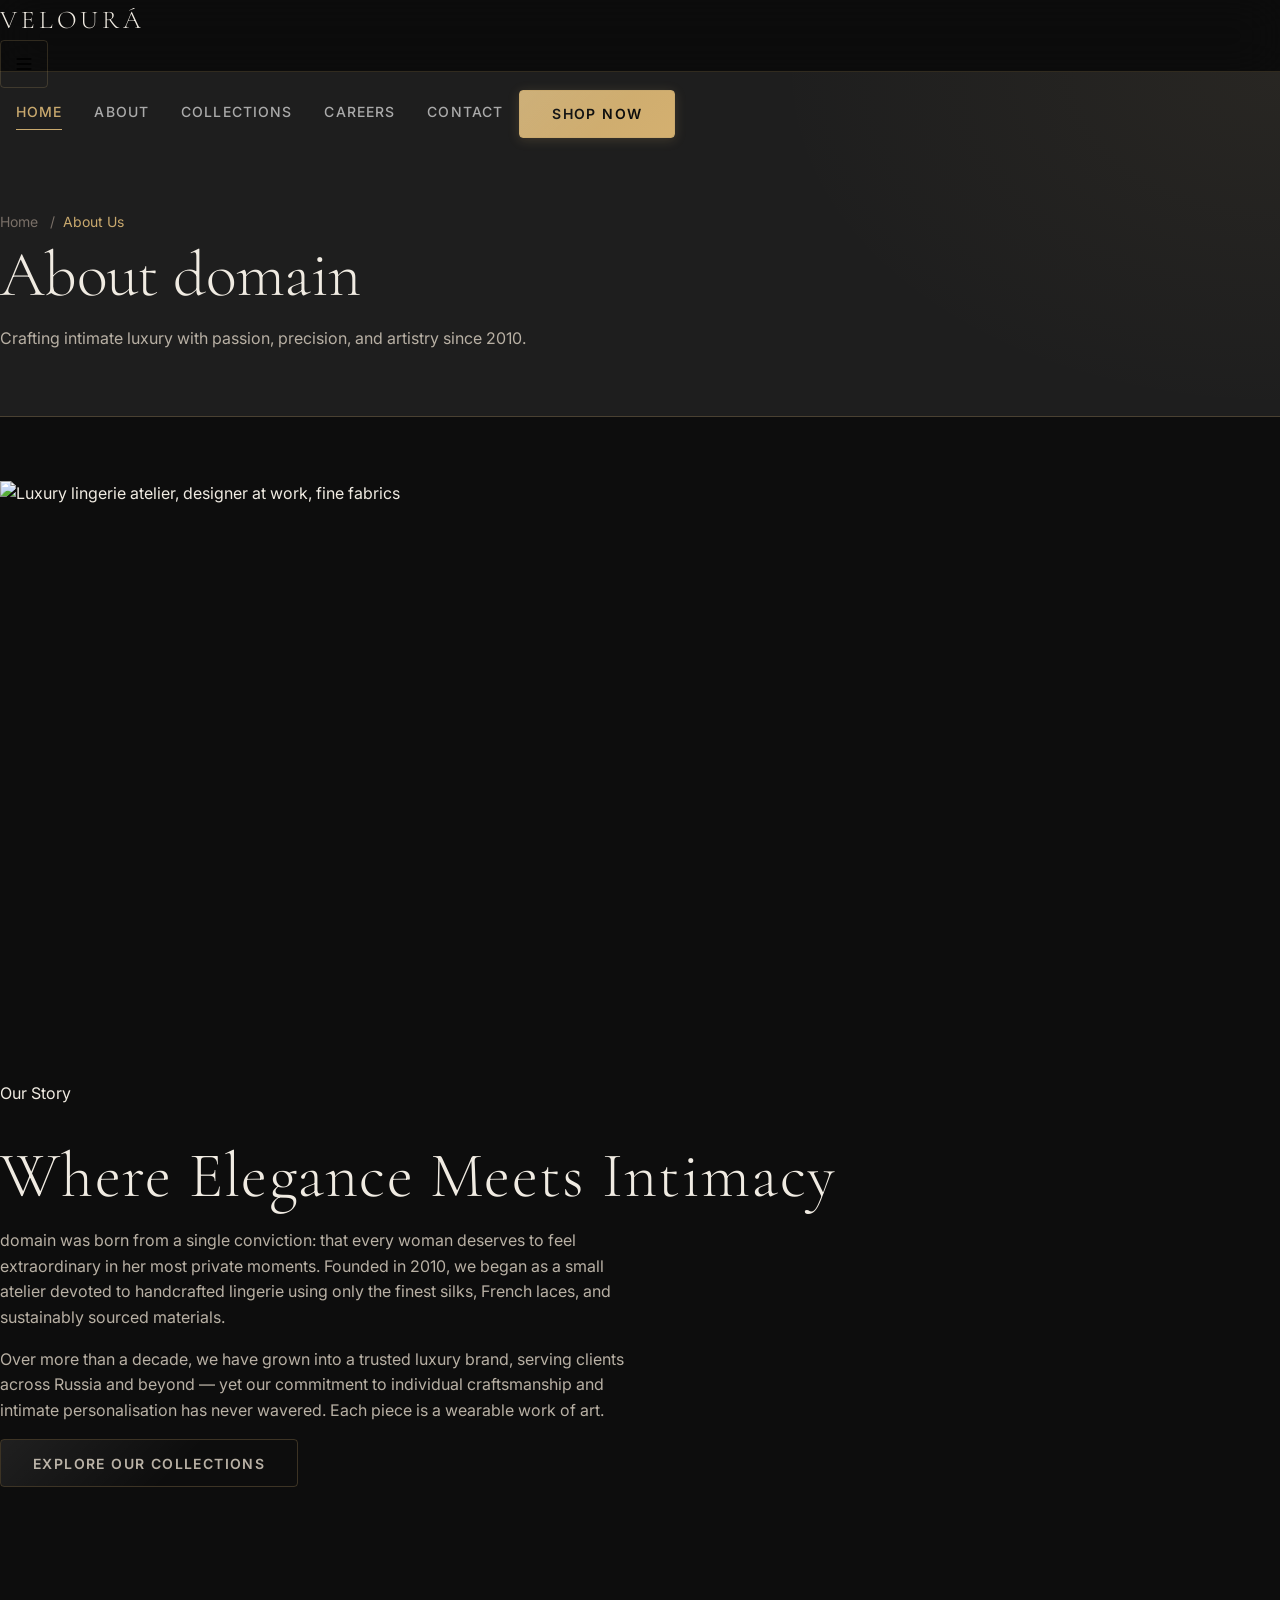
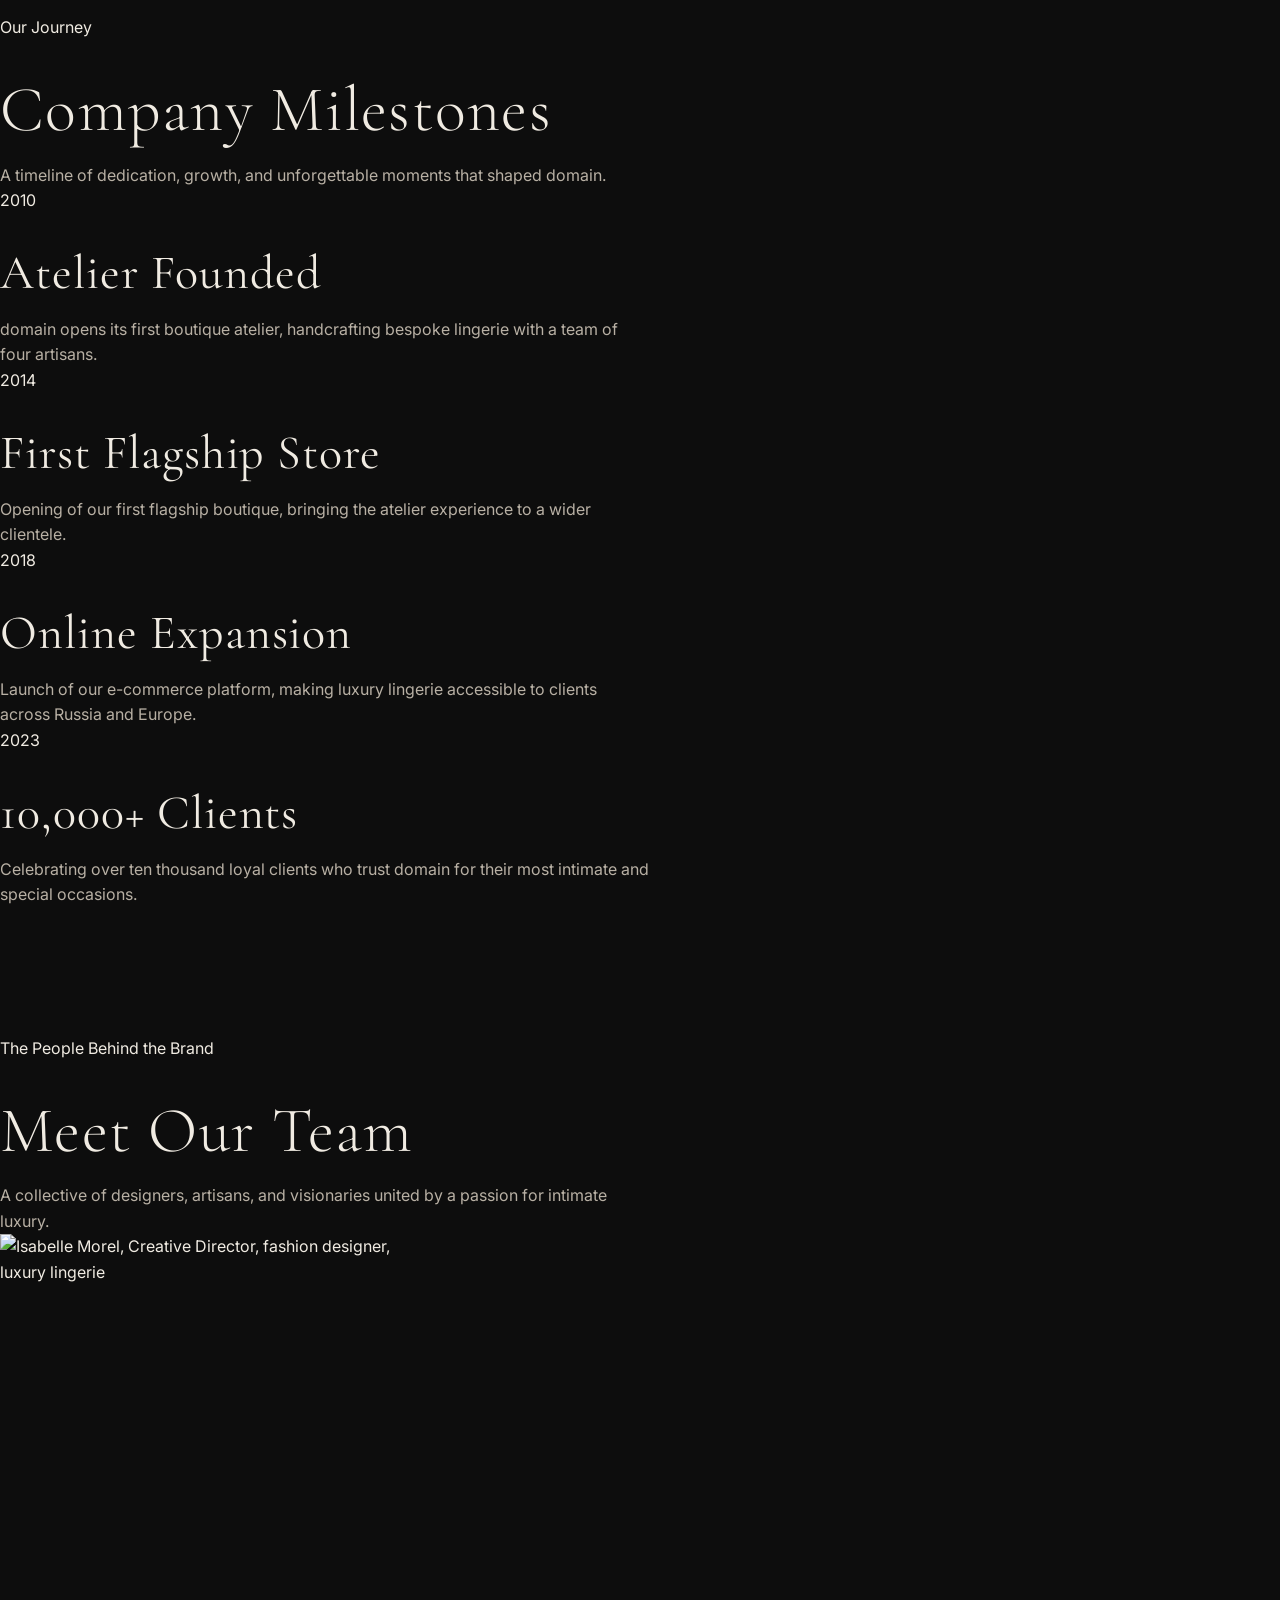
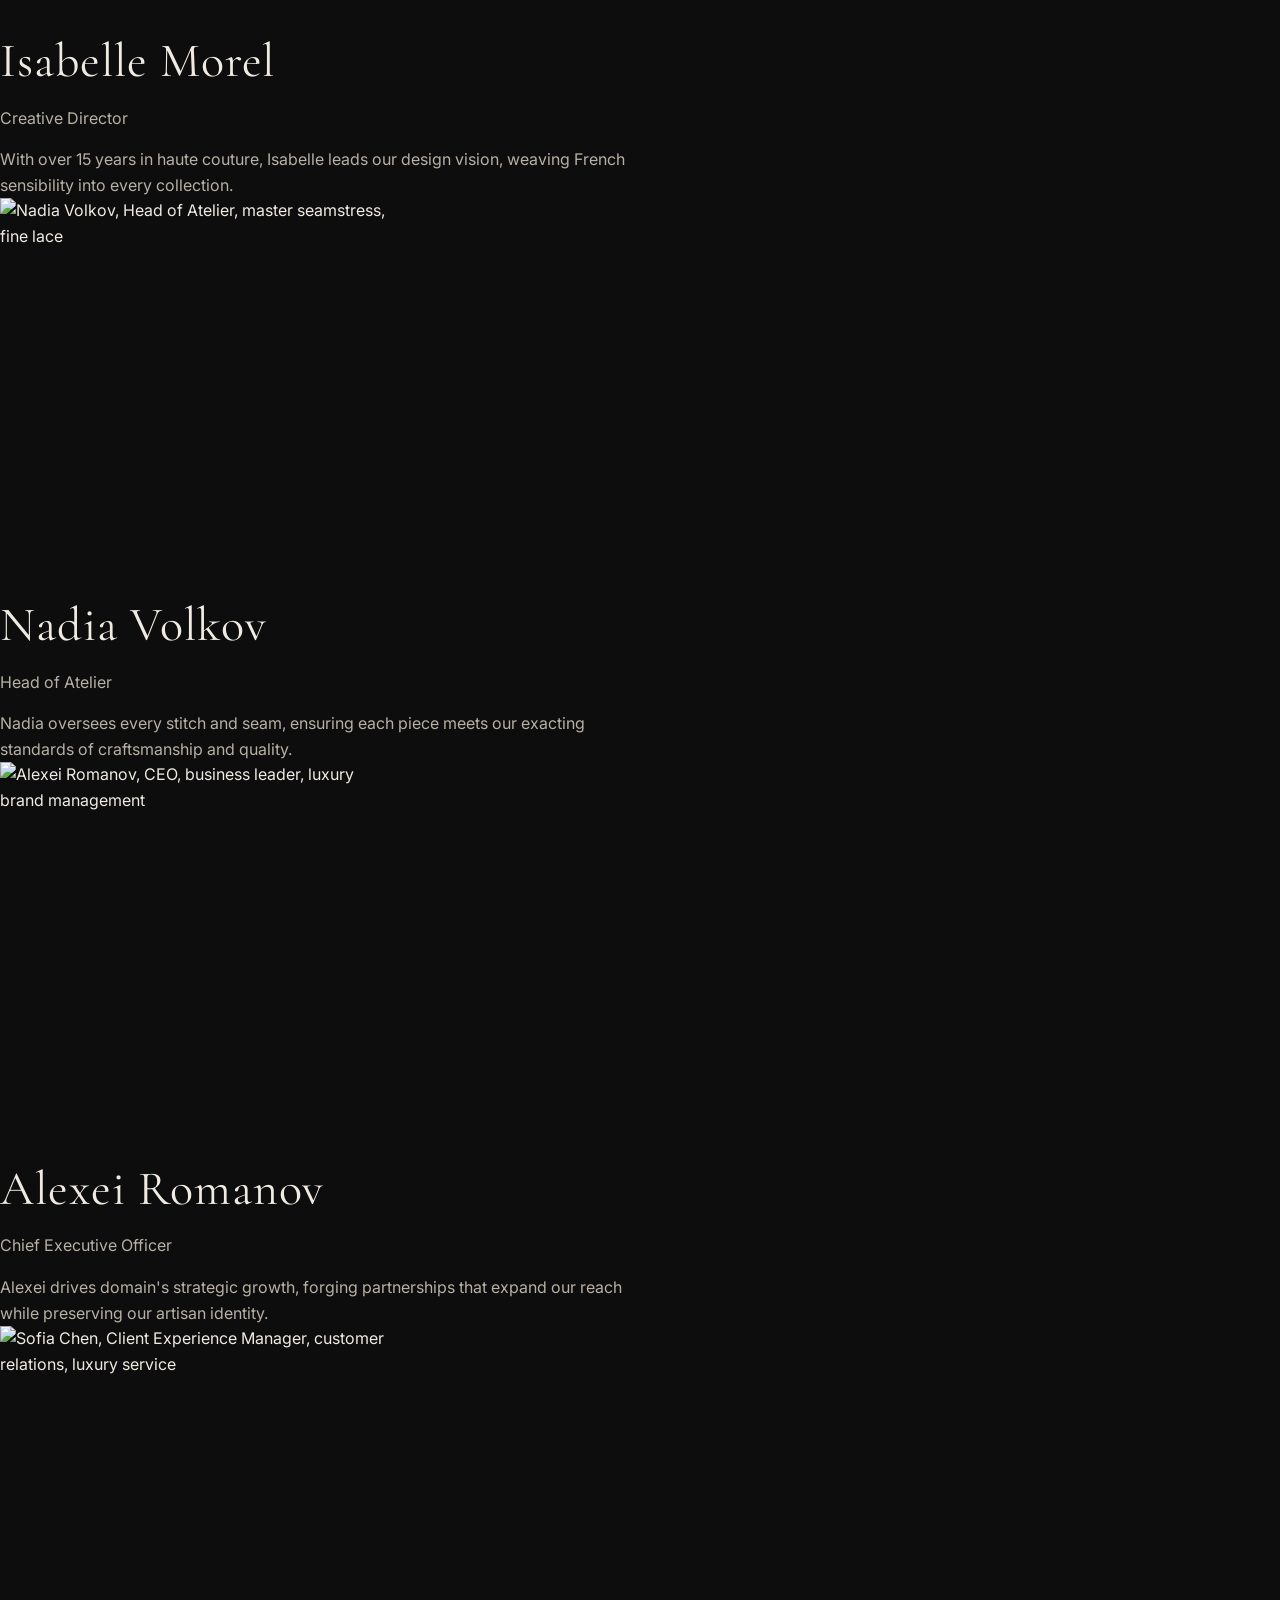
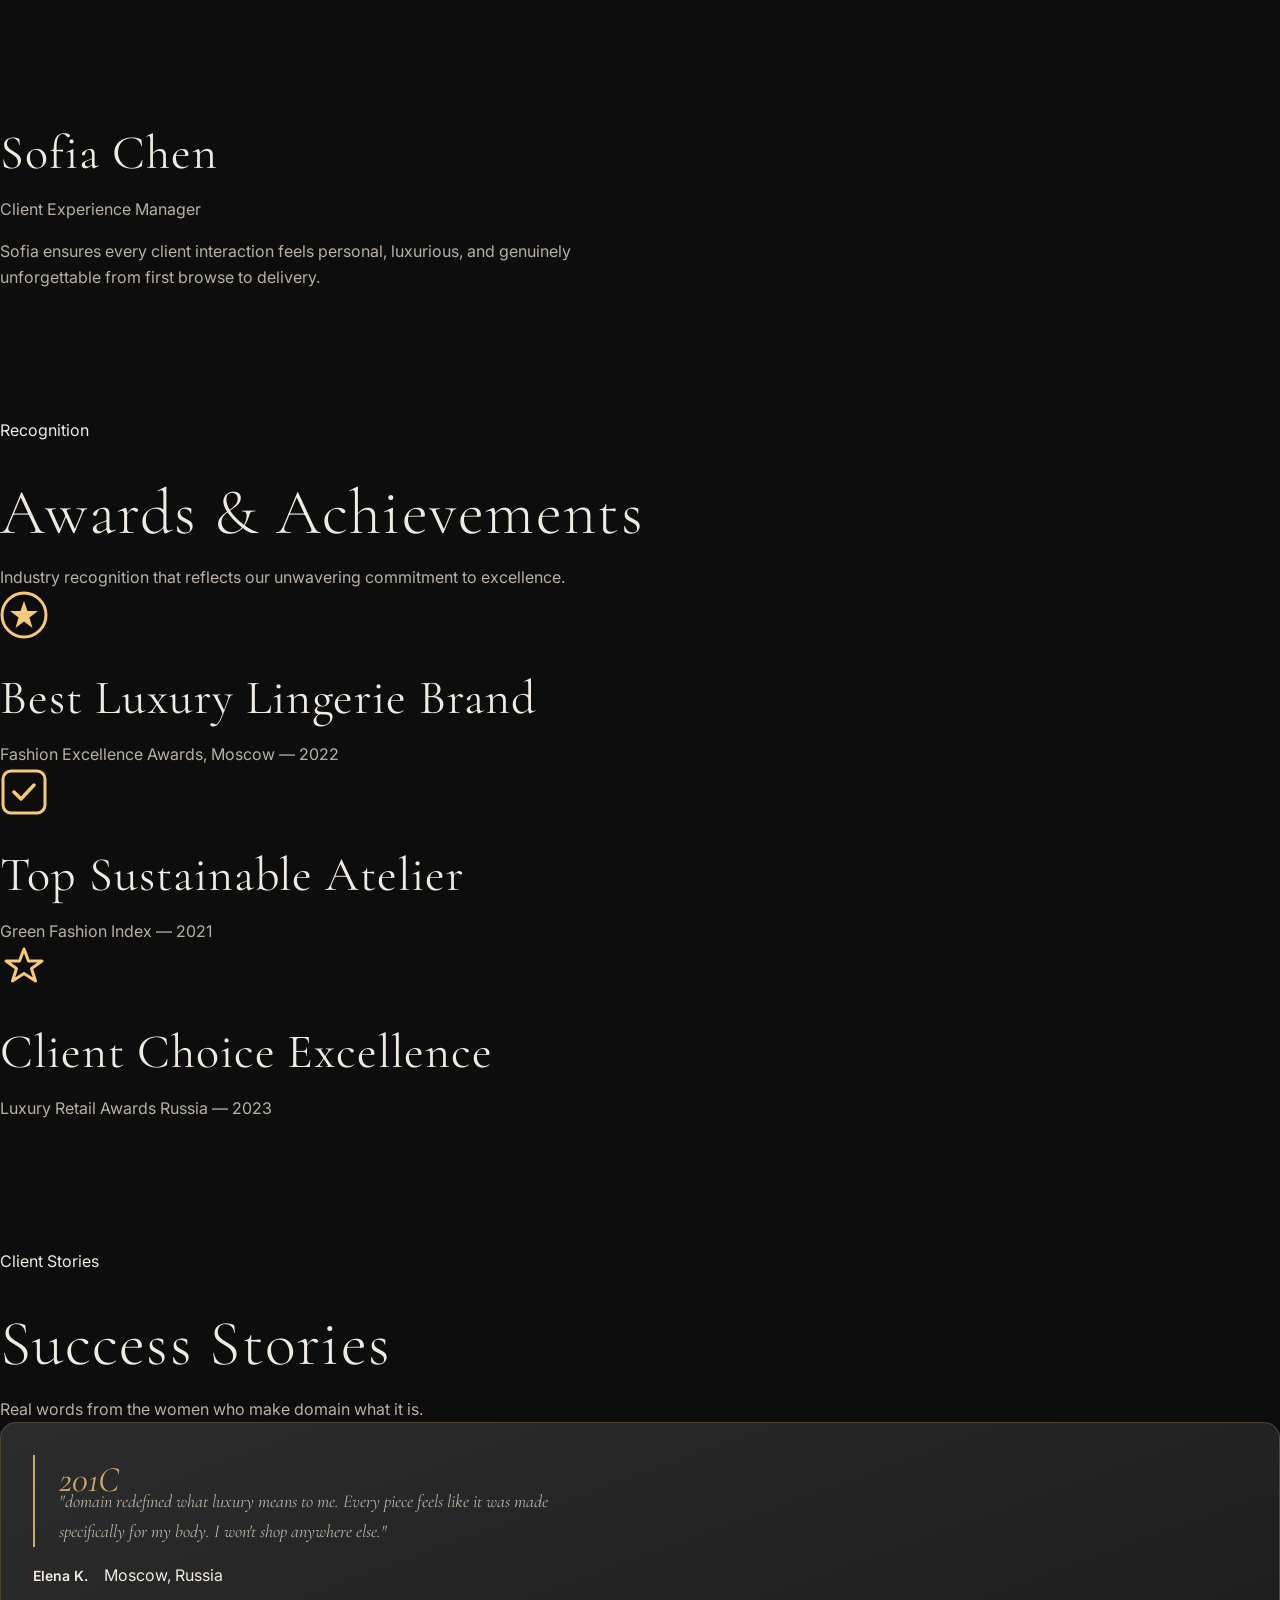
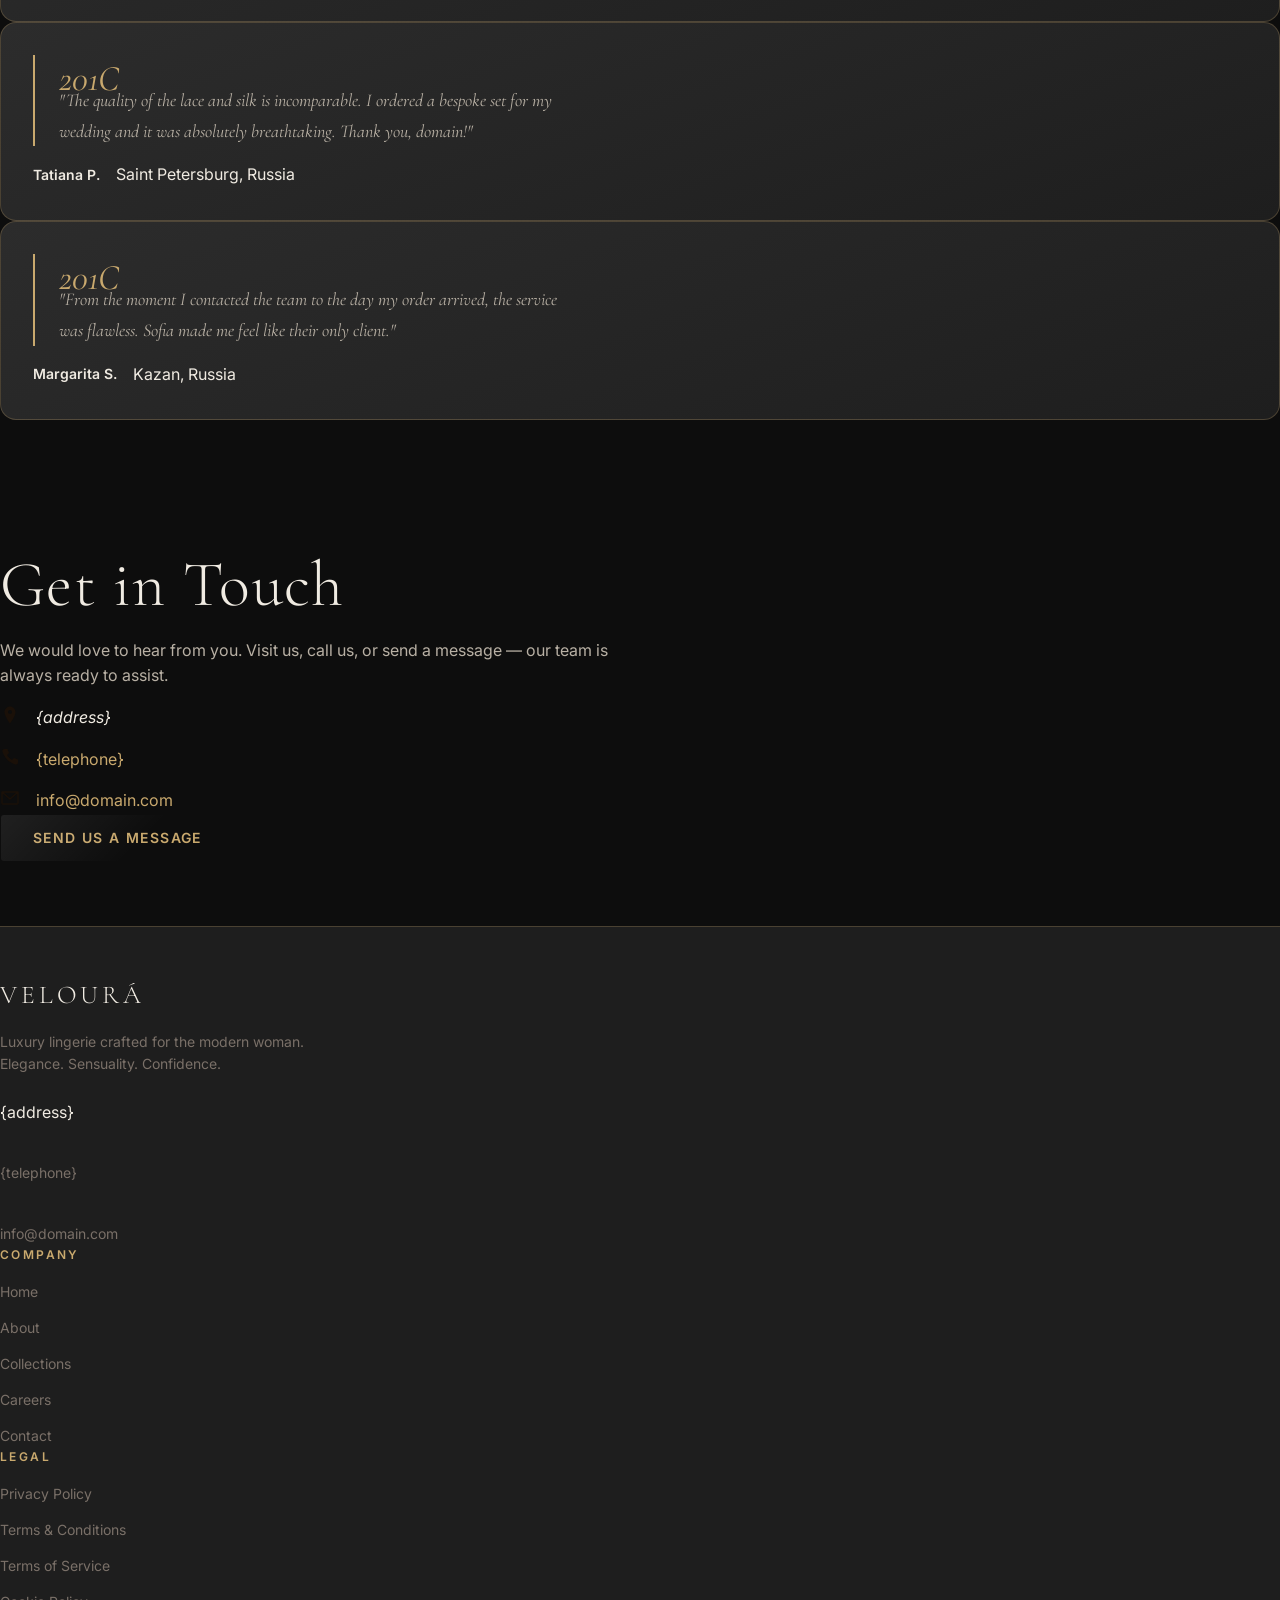
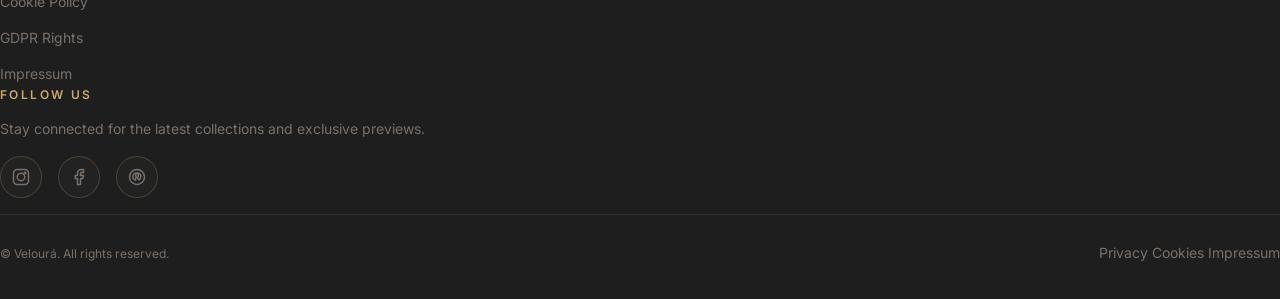
==== about.html @ 486b0f8d "Initial commit: Batch msgbatch_01GGLKEgUrs7JNoFE5QfkmEN results" ====
<!doctype html>
<html lang="en">
 <head>
  <meta charset="UTF-8">
  <meta name="viewport" content="width=device-width, initial-scale=1.0">
  <title>About Us — domain | Luxury Lingerie</title>
  <meta name="description" content="Learn about domain, our story, values, and the passionate team behind our luxury lingerie collections. Discover our milestones, awards, and client success stories.">
  <meta property="og:type" content="website">
  <meta property="og:title" content="About Us — domain | Luxury Lingerie">
  <meta property="og:description" content="Learn about domain, our story, values, and the passionate team behind our luxury lingerie collections.">
  <meta property="og:url" content="https://domain.com/about.html">
  <meta property="og:site_name" content="domain">
  <link rel="canonical" href="https://domain.com/about.html">
  <link rel="stylesheet" href="style.css">
  <link rel="icon" type="image/png" href="/favicon.png">
  <link rel="apple-touch-icon" href="/apple-touch-icon.png">
 </head>
 <body>
  <header class="l-header c-header navbar navbar-expand-md sticky-top" role="banner">
   <div class="container">
    <a class="navbar-brand c-logo" href="/" aria-label="Velourá — Home"> <span class="c-logo__wordmark">Velourá</span> </a>
    <button class="navbar-toggler c-nav__toggle" type="button" aria-controls="primaryNav" aria-expanded="false" aria-label="Toggle navigation"><span class="c-nav__toggle-icon"> 
      <svg width="24" height="24" viewBox="0 0 24 24" fill="none" aria-hidden="true" focusable="false">
       <rect x="3" y="5" width="18" height="2" rx="1" fill="currentColor" /> <rect x="3" y="11" width="18" height="2" rx="1" fill="currentColor" /> <rect x="3" y="17" width="18" height="2" rx="1" fill="currentColor" />
      </svg> 
     </span></button>
    <div class="collapse navbar-collapse c-nav" id="primaryNav">
     <ul class="navbar-nav ms-auto mb-2 mb-md-0 c-nav__list" role="list">
      <li class="nav-item" role="listitem"><a class="nav-link c-nav__link is-active" href="/" aria-current="page">Home</a></li>
      <li class="nav-item" role="listitem"><a class="nav-link c-nav__link" href="about.html">About</a></li>
      <li class="nav-item" role="listitem"><a class="nav-link c-nav__link" href="services.html">Collections</a></li>
      <li class="nav-item" role="listitem"><a class="nav-link c-nav__link" href="careers.html">Careers</a></li>
      <li class="nav-item" role="listitem"><a class="nav-link c-nav__link" href="contact.html">Contact</a></li>
     </ul>
     <a href="contact.html" class="c-button c-button--primary ms-md-3">Shop Now</a>
    </div>
   </div>
  </header>
  <main id="main-content" role="main">
   <section class="c-page-hero l-section" aria-label="About page hero">
    <div class="c-page-hero__overlay" aria-hidden="true"></div>
    <div class="container c-page-hero__content" data-aos="fade-up">
     <nav aria-label="breadcrumb">
      <ol class="breadcrumb c-breadcrumb">
       <li class="breadcrumb-item"><a href="index.html">Home</a></li>
       <li class="breadcrumb-item active" aria-current="page">About Us</li>
      </ol>
     </nav>
     <h1 class="c-page-hero__title">About domain</h1>
     <p class="c-page-hero__subtitle">Crafting intimate luxury with passion, precision, and artistry since 2010.</p>
    </div>
   </section>
   <section class="l-section py-4 py-md-5" id="our-story" aria-labelledby="story-heading">
    <div class="container">
     <div class="row align-items-center g-4 g-lg-5">
      <div class="col-12 col-md-6" data-aos="fade-right">
       <div class="ratio ratio-4x3 c-story-image">
        <img src="https://images.unsplash.com/photo-1558769132-cb1aea458c5e?w=800&amp;q=80" alt="Luxury lingerie atelier, designer at work, fine fabrics" class="img-fluid" width="800" height="600" loading="lazy">
       </div>
      </div>
      <div class="col-12 col-md-6" data-aos="fade-left">
       <span class="c-label">Our Story</span>
       <h2 id="story-heading" class="c-section-title">Where Elegance Meets Intimacy</h2>
       <p class="c-body-text">domain was born from a single conviction: that every woman deserves to feel extraordinary in her most private moments. Founded in 2010, we began as a small atelier devoted to handcrafted lingerie using only the finest silks, French laces, and sustainably sourced materials.</p>
       <p class="c-body-text">Over more than a decade, we have grown into a trusted luxury brand, serving clients across Russia and beyond — yet our commitment to individual craftsmanship and intimate personalisation has never wavered. Each piece is a wearable work of art.</p>
       <a href="services.html" class="c-button c-button--secondary mt-3">Explore Our Collections</a>
      </div>
     </div>
    </div>
   </section>
   <section class="l-section l-section--dark py-4 py-md-5" id="milestones" aria-labelledby="milestones-heading">
    <div class="container">
     <div class="row justify-content-center mb-4 mb-md-5">
      <div class="col-12 col-lg-7 text-center" data-aos="fade-up">
       <span class="c-label c-label--light">Our Journey</span>
       <h2 id="milestones-heading" class="c-section-title c-section-title--light">Company Milestones</h2>
       <p class="c-body-text c-body-text--muted">A timeline of dedication, growth, and unforgettable moments that shaped domain.</p>
      </div>
     </div>
     <div class="row g-4">
      <div class="col-12 col-sm-6 col-lg-3" data-aos="fade-up" data-aos-delay="0">
       <div class="c-milestone-card">
        <div class="c-milestone-card__year">2010</div>
        <h3 class="c-milestone-card__title">Atelier Founded</h3>
        <p class="c-milestone-card__text">domain opens its first boutique atelier, handcrafting bespoke lingerie with a team of four artisans.</p>
       </div>
      </div>
      <div class="col-12 col-sm-6 col-lg-3" data-aos="fade-up" data-aos-delay="100">
       <div class="c-milestone-card">
        <div class="c-milestone-card__year">2014</div>
        <h3 class="c-milestone-card__title">First Flagship Store</h3>
        <p class="c-milestone-card__text">Opening of our first flagship boutique, bringing the atelier experience to a wider clientele.</p>
       </div>
      </div>
      <div class="col-12 col-sm-6 col-lg-3" data-aos="fade-up" data-aos-delay="200">
       <div class="c-milestone-card">
        <div class="c-milestone-card__year">2018</div>
        <h3 class="c-milestone-card__title">Online Expansion</h3>
        <p class="c-milestone-card__text">Launch of our e-commerce platform, making luxury lingerie accessible to clients across Russia and Europe.</p>
       </div>
      </div>
      <div class="col-12 col-sm-6 col-lg-3" data-aos="fade-up" data-aos-delay="300">
       <div class="c-milestone-card">
        <div class="c-milestone-card__year">2023</div>
        <h3 class="c-milestone-card__title">10,000+ Clients</h3>
        <p class="c-milestone-card__text">Celebrating over ten thousand loyal clients who trust domain for their most intimate and special occasions.</p>
       </div>
      </div>
     </div>
    </div>
   </section>
   <section class="l-section py-4 py-md-5" id="team" aria-labelledby="team-heading">
    <div class="container">
     <div class="row justify-content-center mb-4 mb-md-5">
      <div class="col-12 col-lg-7 text-center" data-aos="fade-up">
       <span class="c-label">The People Behind the Brand</span>
       <h2 id="team-heading" class="c-section-title">Meet Our Team</h2>
       <p class="c-body-text">A collective of designers, artisans, and visionaries united by a passion for intimate luxury.</p>
      </div>
     </div>
     <div class="row g-4">
      <div class="col-12 col-sm-6 col-lg-3 d-flex" data-aos="fade-up" data-aos-delay="0">
       <div class="card c-team-card h-100 d-flex flex-column">
        <div class="ratio ratio-1x1 c-team-card__avatar-wrap">
         <img src="https://images.unsplash.com/photo-1494790108377-be9c29b29330?w=400&amp;q=80" alt="Isabelle Morel, Creative Director, fashion designer, luxury lingerie" class="c-team-card__avatar" width="400" height="400" loading="lazy">
        </div>
        <div class="card-body d-flex flex-column">
         <h3 class="c-team-card__name">Isabelle Morel</h3>
         <p class="c-team-card__role">Creative Director</p>
         <p class="c-team-card__bio mt-auto">With over 15 years in haute couture, Isabelle leads our design vision, weaving French sensibility into every collection.</p>
        </div>
       </div>
      </div>
      <div class="col-12 col-sm-6 col-lg-3 d-flex" data-aos="fade-up" data-aos-delay="100">
       <div class="card c-team-card h-100 d-flex flex-column">
        <div class="ratio ratio-1x1 c-team-card__avatar-wrap">
         <img src="https://images.unsplash.com/photo-1508214751196-bcfd4ca60f91?w=400&amp;q=80" alt="Nadia Volkov, Head of Atelier, master seamstress, fine lace" class="c-team-card__avatar" width="400" height="400" loading="lazy">
        </div>
        <div class="card-body d-flex flex-column">
         <h3 class="c-team-card__name">Nadia Volkov</h3>
         <p class="c-team-card__role">Head of Atelier</p>
         <p class="c-team-card__bio mt-auto">Nadia oversees every stitch and seam, ensuring each piece meets our exacting standards of craftsmanship and quality.</p>
        </div>
       </div>
      </div>
      <div class="col-12 col-sm-6 col-lg-3 d-flex" data-aos="fade-up" data-aos-delay="200">
       <div class="card c-team-card h-100 d-flex flex-column">
        <div class="ratio ratio-1x1 c-team-card__avatar-wrap">
         <img src="https://images.unsplash.com/photo-1500648767791-00dcc994a43e?w=400&amp;q=80" alt="Alexei Romanov, CEO, business leader, luxury brand management" class="c-team-card__avatar" width="400" height="400" loading="lazy">
        </div>
        <div class="card-body d-flex flex-column">
         <h3 class="c-team-card__name">Alexei Romanov</h3>
         <p class="c-team-card__role">Chief Executive Officer</p>
         <p class="c-team-card__bio mt-auto">Alexei drives domain's strategic growth, forging partnerships that expand our reach while preserving our artisan identity.</p>
        </div>
       </div>
      </div>
      <div class="col-12 col-sm-6 col-lg-3 d-flex" data-aos="fade-up" data-aos-delay="300">
       <div class="card c-team-card h-100 d-flex flex-column">
        <div class="ratio ratio-1x1 c-team-card__avatar-wrap">
         <img src="https://images.unsplash.com/photo-1573496359142-b8d87734a5a2?w=400&amp;q=80" alt="Sofia Chen, Client Experience Manager, customer relations, luxury service" class="c-team-card__avatar" width="400" height="400" loading="lazy">
        </div>
        <div class="card-body d-flex flex-column">
         <h3 class="c-team-card__name">Sofia Chen</h3>
         <p class="c-team-card__role">Client Experience Manager</p>
         <p class="c-team-card__bio mt-auto">Sofia ensures every client interaction feels personal, luxurious, and genuinely unforgettable from first browse to delivery.</p>
        </div>
       </div>
      </div>
     </div>
    </div>
   </section>
   <section class="l-section l-section--dark py-4 py-md-5" id="awards" aria-labelledby="awards-heading">
    <div class="container">
     <div class="row justify-content-center mb-4 mb-md-5">
      <div class="col-12 col-lg-7 text-center" data-aos="fade-up">
       <span class="c-label c-label--light">Recognition</span>
       <h2 id="awards-heading" class="c-section-title c-section-title--light">Awards &amp; Achievements</h2>
       <p class="c-body-text c-body-text--muted">Industry recognition that reflects our unwavering commitment to excellence.</p>
      </div>
     </div>
     <div class="row g-4 justify-content-center">
      <div class="col-12 col-sm-6 col-lg-4" data-aos="fade-up" data-aos-delay="0">
       <div class="c-award-card">
        <div class="c-award-card__icon" aria-hidden="true">
         <svg width="48" height="48" viewBox="0 0 48 48" fill="none" xmlns="http://www.w3.org/2000/svg">
          <circle cx="24" cy="24" r="22" stroke="#F5C97A" stroke-width="3" /> <path d="M24 10 L27.5 20H38L29.5 26.5L32.5 37L24 30.5L15.5 37L18.5 26.5L10 20H20.5Z" fill="#F5C97A" />
         </svg>
        </div>
        <h3 class="c-award-card__title">Best Luxury Lingerie Brand</h3>
        <p class="c-award-card__body">Fashion Excellence Awards, Moscow — 2022</p>
       </div>
      </div>
      <div class="col-12 col-sm-6 col-lg-4" data-aos="fade-up" data-aos-delay="100">
       <div class="c-award-card">
        <div class="c-award-card__icon" aria-hidden="true">
         <svg width="48" height="48" viewBox="0 0 48 48" fill="none" xmlns="http://www.w3.org/2000/svg">
          <rect x="3" y="3" width="42" height="42" rx="8" stroke="#F5C97A" stroke-width="3" /> <path d="M14 24L21 31L34 17" stroke="#F5C97A" stroke-width="3.5" stroke-linecap="round" stroke-linejoin="round" />
         </svg>
        </div>
        <h3 class="c-award-card__title">Top Sustainable Atelier</h3>
        <p class="c-award-card__body">Green Fashion Index — 2021</p>
       </div>
      </div>
      <div class="col-12 col-sm-6 col-lg-4" data-aos="fade-up" data-aos-delay="200">
       <div class="c-award-card">
        <div class="c-award-card__icon" aria-hidden="true">
         <svg width="48" height="48" viewBox="0 0 48 48" fill="none" xmlns="http://www.w3.org/2000/svg">
          <path d="M24 4L28.5 16H42L31.5 23.5L35.5 36L24 28.5L12.5 36L16.5 23.5L6 16H19.5Z" stroke="#F5C97A" stroke-width="3" fill="none" stroke-linejoin="round" />
         </svg>
        </div>
        <h3 class="c-award-card__title">Client Choice Excellence</h3>
        <p class="c-award-card__body">Luxury Retail Awards Russia — 2023</p>
       </div>
      </div>
     </div>
    </div>
   </section>
   <section class="l-section py-4 py-md-5" id="testimonials" aria-labelledby="testimonials-heading">
    <div class="container">
     <div class="row justify-content-center mb-4 mb-md-5">
      <div class="col-12 col-lg-7 text-center" data-aos="fade-up">
       <span class="c-label">Client Stories</span>
       <h2 id="testimonials-heading" class="c-section-title">Success Stories</h2>
       <p class="c-body-text">Real words from the women who make domain what it is.</p>
      </div>
     </div>
     <div class="row g-4">
      <div class="col-12 col-md-4 d-flex" data-aos="fade-up" data-aos-delay="0">
       <figure class="c-testimonial card h-100 d-flex flex-column">
        <blockquote class="c-testimonial__quote">
         <p>"domain redefined what luxury means to me. Every piece feels like it was made specifically for my body. I won't shop anywhere else."</p>
        </blockquote>
        <figcaption class="c-testimonial__author mt-auto">
         <span class="c-testimonial__name">Elena K.</span> <span class="c-testimonial__location">Moscow, Russia</span>
        </figcaption>
       </figure>
      </div>
      <div class="col-12 col-md-4 d-flex" data-aos="fade-up" data-aos-delay="100">
       <figure class="c-testimonial card h-100 d-flex flex-column">
        <blockquote class="c-testimonial__quote">
         <p>"The quality of the lace and silk is incomparable. I ordered a bespoke set for my wedding and it was absolutely breathtaking. Thank you, domain!"</p>
        </blockquote>
        <figcaption class="c-testimonial__author mt-auto">
         <span class="c-testimonial__name">Tatiana P.</span> <span class="c-testimonial__location">Saint Petersburg, Russia</span>
        </figcaption>
       </figure>
      </div>
      <div class="col-12 col-md-4 d-flex" data-aos="fade-up" data-aos-delay="200">
       <figure class="c-testimonial card h-100 d-flex flex-column">
        <blockquote class="c-testimonial__quote">
         <p>"From the moment I contacted the team to the day my order arrived, the service was flawless. Sofia made me feel like their only client."</p>
        </blockquote>
        <figcaption class="c-testimonial__author mt-auto">
         <span class="c-testimonial__name">Margarita S.</span> <span class="c-testimonial__location">Kazan, Russia</span>
        </figcaption>
       </figure>
      </div>
     </div>
    </div>
   </section>
   <section class="l-section l-section--amber py-4 py-md-5" id="contact-cta" aria-labelledby="contact-cta-heading">
    <div class="container">
     <div class="row justify-content-center">
      <div class="col-12 col-lg-8 text-center" data-aos="fade-up">
       <h2 id="contact-cta-heading" class="c-section-title c-section-title--dark">Get in Touch</h2>
       <p class="c-body-text c-body-text--dark">We would love to hear from you. Visit us, call us, or send a message — our team is always ready to assist.</p>
       <div class="c-contact-info d-flex flex-column flex-sm-row gap-3 justify-content-center align-items-center mt-4">
        <div class="c-contact-info__item">
         <svg width="20" height="20" viewBox="0 0 20 20" fill="none" xmlns="http://www.w3.org/2000/svg" aria-hidden="true">
          <path d="M10 1.5C7 1.5 4.5 4 4.5 7C4.5 11.5 10 18.5 10 18.5C10 18.5 15.5 11.5 15.5 7C15.5 4 13 1.5 10 1.5ZM10 9C8.9 9 8 8.1 8 7C8 5.9 8.9 5 10 5C11.1 5 12 5.9 12 7C12 8.1 11.1 9 10 9Z" fill="#1A1008" />
         </svg>
         <address class="c-contact-info__address">{address}</address>
        </div>
        <div class="c-contact-info__item">
         <svg width="20" height="20" viewBox="0 0 20 20" fill="none" xmlns="http://www.w3.org/2000/svg" aria-hidden="true">
          <path d="M4.5 2H7.5L9 6L7 8C7.8 9.6 10.4 12.2 12 13L14 11L18 12.5V15.5C18 16.9 16.6 18 15.2 17.5C8.4 15 5 11.6 2.5 4.8C2 3.4 3.1 2 4.5 2Z" fill="#1A1008" />
         </svg>
         <a href="tel:{telephone}" class="c-contact-info__phone">{telephone}</a>
        </div>
        <div class="c-contact-info__item">
         <svg width="20" height="20" viewBox="0 0 20 20" fill="none" xmlns="http://www.w3.org/2000/svg" aria-hidden="true">
          <path d="M2 4H18V15C18 15.6 17.6 16 17 16H3C2.4 16 2 15.6 2 15V4ZM2 4L10 11L18 4" stroke="#1A1008" stroke-width="1.5" fill="none" stroke-linejoin="round" />
         </svg>
         <a href="mailto:info@domain.com" class="c-contact-info__email">info@domain.com</a>
        </div>
       </div>
       <a href="contact.html" class="c-button c-button--dark mt-4">Send Us a Message</a>
      </div>
     </div>
    </div>
   </section>
  </main>
  <footer class="l-footer c-footer" role="contentinfo">
   <div class="container">
    <div class="row g-4 py-4 py-md-5">
     <div class="col-12 col-md-4">
      <a href="/" class="c-logo c-footer__brand" aria-label="Velourá — Home"> <span class="c-logo__wordmark">Velourá</span> </a>
      <p class="c-footer__tagline mt-2">Luxury lingerie crafted for the modern woman. Elegance. Sensuality. Confidence.</p>
      <address class="c-footer__address" aria-label="Company address"><span>{address}</span>
       <br>
       <a href="tel:{telephone}" class="c-footer__phone">{telephone}</a>
       <br>
       <a href="mailto:info@domain.com" class="c-footer__email">info@domain.com</a></address>
     </div>
     <div class="col-6 col-md-2">
      <h3 class="c-footer__heading">Company</h3>
      <ul class="c-footer__nav" role="list">
       <li><a href="/" class="c-footer__link">Home</a></li>
       <li><a href="about.html" class="c-footer__link">About</a></li>
       <li><a href="services.html" class="c-footer__link">Collections</a></li>
       <li><a href="careers.html" class="c-footer__link">Careers</a></li>
       <li><a href="contact.html" class="c-footer__link">Contact</a></li>
      </ul>
     </div>
     <div class="col-6 col-md-2">
      <h3 class="c-footer__heading">Legal</h3>
      <ul class="c-footer__nav" role="list">
       <li><a href="privacy.html" class="c-footer__link">Privacy Policy</a></li>
       <li><a href="terms_and_conditions.html" class="c-footer__link">Terms &amp; Conditions</a></li>
       <li><a href="terms_of_services.html" class="c-footer__link">Terms of Service</a></li>
       <li><a href="cookie_policy.html" class="c-footer__link">Cookie Policy</a></li>
       <li><a href="gdpr-rights.html" class="c-footer__link">GDPR Rights</a></li>
       <li><a href="impressum.html" class="c-footer__link">Impressum</a></li>
      </ul>
     </div>
     <div class="col-12 col-md-4">
      <h3 class="c-footer__heading">Follow Us</h3>
      <p class="c-footer__social-text">Stay connected for the latest collections and exclusive previews.</p>
      <div class="c-footer__social d-flex gap-3 mt-2">
       <a href="contact.html" class="c-footer__social-link" aria-label="Velourá on Instagram"> 
        <svg width="24" height="24" viewBox="0 0 24 24" fill="none" aria-hidden="true" focusable="false">
         <rect x="2" y="2" width="20" height="20" rx="5" stroke="currentColor" stroke-width="2" /> <circle cx="12" cy="12" r="5" stroke="currentColor" stroke-width="2" /> <circle cx="17.5" cy="6.5" r="1.5" fill="currentColor" />
        </svg> 
       </a> <a href="contact.html" class="c-footer__social-link" aria-label="Velourá on Facebook"> 
        <svg width="24" height="24" viewBox="0 0 24 24" fill="none" aria-hidden="true" focusable="false">
         <path d="M18 2h-3a5 5 0 00-5 5v3H7v4h3v8h4v-8h3l1-4h-4V7a1 1 0 011-1h3z" stroke="currentColor" stroke-width="2" stroke-linecap="round" stroke-linejoin="round" />
        </svg> 
       </a> <a href="contact.html" class="c-footer__social-link" aria-label="Velourá on Pinterest"> 
        <svg width="24" height="24" viewBox="0 0 24 24" fill="none" aria-hidden="true" focusable="false">
         <circle cx="12" cy="12" r="10" stroke="currentColor" stroke-width="2" /> <path d="M9.5 16.5c.5-1.5 1-3 1.5-4.5-.5-.8-.7-1.5-.7-2.5 0-1.5 1-2.5 2-2.5s1.5.8 1.5 2c0 1.5-.8 3.5-.8 5s1 2 2 1.5 2-2.5 2-4c0-3-2-5-5-5-3.5 0-5.5 2.5-5.5 5 0 1.5.5 2.5 1.5 3.5" stroke="currentColor" stroke-width="2" stroke-linecap="round" />
        </svg> 
       </a>
      </div>
     </div>
    </div>
    <div class="c-footer__bottom row border-top py-3 align-items-center">
     <div class="col-12 col-md-6 text-center text-md-start">
      <p class="c-footer__copy mb-0">© <span id="currentYear"></span> Velourá. All rights reserved.</p>
     </div>
     <div class="col-12 col-md-6 text-center text-md-end mt-2 mt-md-0">
      <a href="privacy.html" class="c-footer__link me-3">Privacy</a> <a href="cookie_policy.html" class="c-footer__link me-3">Cookies</a> <a href="impressum.html" class="c-footer__link">Impressum</a>
     </div>
    </div>
   </div>
  </footer>
  <script src="script.js" defer></script>
 </body>
</html>
---- style.css ----
@import url('https://fonts.googleapis.com/css2?family=Cormorant+Garamond:ital,wght@0,300;0,400;0,600;1,300;1,400&family=Inter:wght@300;400;500;600;700&display=swap');

:root {
  --color-primary: #1a1a1a;
  --color-secondary: #c9a96e;
  --color-accent: #e8c98a;
  --color-accent-hover: #d4b070;
  --color-neutral-dark: #0d0d0d;
  --color-neutral-mid: #2a2a2a;
  --color-neutral-light: #f5f0e8;
  --color-neutral-100: #1e1e1e;
  --color-neutral-200: #2c2c2c;
  --color-neutral-300: #3a3a3a;
  --color-neutral-400: #555555;
  --color-neutral-500: #888888;
  --color-neutral-600: #aaaaaa;
  --color-neutral-700: #cccccc;
  --color-neutral-800: #e8e8e8;
  --color-neutral-900: #f4f0eb;
  --color-surface: rgba(20, 20, 20, 0.92);
  --color-glass: rgba(255, 255, 255, 0.04);
  --color-glass-border: rgba(201, 169, 110, 0.2);
  --color-text-primary: #f0ebe2;
  --color-text-secondary: #b8b0a4;
  --color-text-muted: #7a7068;
  --color-success: #4caf50;
  --color-error: #e57373;
  --color-border: rgba(201, 169, 110, 0.25);
  --color-border-light: rgba(255, 255, 255, 0.08);

  --font-primary: 'Inter', system-ui, -apple-system, sans-serif;
  --font-secondary: 'Cormorant Garamond', Georgia, serif;
  --font-size-xs: clamp(0.65rem, 1vw, 0.75rem);
  --font-size-sm: clamp(0.8rem, 1.5vw, 0.875rem);
  --font-size-base: clamp(0.9rem, 2vw, 1rem);
  --font-size-lg: clamp(1rem, 2.5vw, 1.125rem);
  --font-size-xl: clamp(1.125rem, 3vw, 1.25rem);
  --font-size-2xl: clamp(1.5rem, 4vw, 2rem);
  --font-size-3xl: clamp(2rem, 5vw, 3rem);
  --font-size-4xl: clamp(2.5rem, 6vw, 4rem);
  --font-size-hero: clamp(2.8rem, 8vw, 5.5rem);
  --font-weight-light: 300;
  --font-weight-regular: 400;
  --font-weight-medium: 500;
  --font-weight-semibold: 600;
  --font-weight-bold: 700;
  --line-height-base: 1.6;
  --line-height-heading: 1.15;
  --line-height-tight: 1.1;

  --space-xs: 0.25rem;
  --space-sm: 0.5rem;
  --space-md: 1rem;
  --space-lg: 1.5rem;
  --space-xl: 2rem;
  --space-2xl: 3rem;
  --space-3xl: 4rem;
  --space-4xl: 6rem;

  --logo-w: 150px;
  --logo-h: 40px;
  --header-h: 72px;
  --nav-h: 72px;
  --container-max: 1280px;
  --container-padding: clamp(1rem, 5vw, 2rem);
  --z-nav: 1000;
  --z-modal: 1050;
  --z-overlay: 999;
  --z-burger-menu: 1040;

  --transition-base: 220ms ease-in-out;
  --transition-slow: 420ms ease-in-out;
  --transition-fast: 120ms ease-in-out;

  --shadow-sm: 0 1px 2px rgba(0, 0, 0, 0.3);
  --shadow-md: 0 4px 12px rgba(0, 0, 0, 0.4);
  --shadow-lg: 0 12px 40px rgba(0, 0, 0, 0.6);
  --shadow-glow: 0 0 20px rgba(201, 169, 110, 0.18);
  --shadow-glow-strong: 0 0 40px rgba(201, 169, 110, 0.28);

  --border-radius-sm: 4px;
  --border-radius-md: 8px;
  --border-radius-lg: 16px;
  --border-radius-xl: 24px;
  --border-radius-pill: 999px;

  --bp-lg: 1024px;
  --bp-md: 768px;
  --bp-sm: 480px;
}

@media (prefers-reduced-motion: reduce) {
  *,
  *::before,
  *::after {
    animation-duration: 0.01ms !important;
    animation-iteration-count: 1 !important;
    transition-duration: 0.01ms !important;
    scroll-behavior: auto !important;
  }

  [data-aos] {
    transform: none !important;
    transition: none !important;
  }
}

*,
*::before,
*::after {
  box-sizing: border-box;
  margin: 0;
  padding: 0;
}

html {
  font-size: 16px;
  scroll-behavior: smooth;
  max-width: 100%;
  overflow-x: hidden;
  scroll-padding-top: var(--nav-h);
}

body {
  font-family: var(--font-primary);
  font-size: var(--font-size-base);
  font-weight: var(--font-weight-regular);
  line-height: var(--line-height-base);
  color: var(--color-text-primary);
  background-color: var(--color-neutral-dark);
  max-width: 100%;
  overflow-x: hidden;
  -webkit-font-smoothing: antialiased;
  -moz-osx-font-smoothing: grayscale;
}

body.u-no-scroll {
  overflow: hidden;
}

img,
svg,
video {
  max-width: 100%;
  height: auto;
  display: block;
}

pre,
code,
table {
  max-width: 100%;
  overflow: auto;
}

.row {
  --bs-gutter-x: 1.5rem;
}

.ratio {
  overflow: hidden;
}

[class='col'] {
  min-width: 0;
}

a {
  color: var(--color-secondary);
  text-decoration: none;
  transition: color var(--transition-base);
}

a:hover {
  color: var(--color-accent);
  text-decoration: underline;
}

a:focus-visible {
  outline: 2px solid var(--color-secondary);
  outline-offset: 3px;
  border-radius: var(--border-radius-sm);
}

button:focus-visible,
input:focus-visible,
textarea:focus-visible,
select:focus-visible {
  outline: 2px solid var(--color-secondary);
  outline-offset: 2px;
  box-shadow: 0 0 0 4px rgba(201, 169, 110, 0.2);
}

::selection {
  background-color: rgba(201, 169, 110, 0.3);
  color: var(--color-text-primary);
}

h1,
h2,
h3,
h4,
h5,
h6 {
  font-family: var(--font-secondary);
  font-weight: var(--font-weight-light);
  line-height: var(--line-height-heading);
  color: var(--color-text-primary);
  margin-top: var(--space-xl);
  margin-bottom: var(--space-md);
  letter-spacing: 0.02em;
}

h1:first-child,
h2:first-child,
h3:first-child,
h4:first-child,
h5:first-child,
h6:first-child {
  margin-top: 0;
}

h1 {
  font-size: var(--font-size-hero);
  font-weight: var(--font-weight-light);
  letter-spacing: -0.01em;
  line-height: var(--line-height-tight);
}

h2 {
  font-size: var(--font-size-4xl);
  font-weight: var(--font-weight-light);
}

h3 {
  font-size: var(--font-size-3xl);
  font-weight: var(--font-weight-regular);
}

h4 {
  font-size: var(--font-size-2xl);
  font-weight: var(--font-weight-regular);
}

h5 {
  font-size: var(--font-size-xl);
  font-weight: var(--font-weight-medium);
  font-family: var(--font-primary);
}

h6 {
  font-size: var(--font-size-lg);
  font-weight: var(--font-weight-semibold);
  font-family: var(--font-primary);
}

p {
  max-width: 65ch;
  margin-bottom: var(--space-md);
  color: var(--color-text-secondary);
}

p:last-child {
  margin-bottom: 0;
}

ul,
ol {
  padding-left: var(--space-lg);
  margin-bottom: var(--space-md);
}

li {
  margin-bottom: var(--space-xs);
  color: var(--color-text-secondary);
}

blockquote {
  border-left: 2px solid var(--color-secondary);
  padding-left: var(--space-lg);
  margin: var(--space-xl) 0;
  font-family: var(--font-secondary);
  font-size: var(--font-size-xl);
  font-style: italic;
  color: var(--color-text-secondary);
}

hr {
  border: none;
  border-top: 1px solid var(--color-border);
  margin: var(--space-xl) 0;
}

.l-container {
  width: 100%;
  max-width: var(--container-max);
  margin-left: auto;
  margin-right: auto;
  padding-left: var(--container-padding);
  padding-right: var(--container-padding);
}

.l-section {
  padding-top: var(--space-3xl);
  padding-bottom: var(--space-3xl);
}

.l-section--sm {
  padding-top: var(--space-xl);
  padding-bottom: var(--space-xl);
}

.l-section--lg {
  padding-top: var(--space-4xl);
  padding-bottom: var(--space-4xl);
}

.l-section--page-hero {
  padding-top: calc(var(--header-h) + var(--space-3xl));
  padding-bottom: var(--space-3xl);
  background-color: var(--color-neutral-100);
  border-bottom: 1px solid var(--color-border);
  position: relative;
  overflow: hidden;
}

.l-section--page-hero::before {
  content: '';
  position: absolute;
  top: 0;
  right: 0;
  width: 50%;
  height: 100%;
  background: radial-gradient(
    ellipse at top right,
    rgba(201, 169, 110, 0.07) 0%,
    transparent 70%
  );
  pointer-events: none;
}

.l-grid {
  display: grid;
  gap: var(--space-lg);
}

.l-grid--2 {
  grid-template-columns: repeat(2, 1fr);
}

.l-grid--3 {
  grid-template-columns: repeat(3, 1fr);
}

.l-grid--4 {
  grid-template-columns: repeat(4, 1fr);
}

.l-header {
  position: sticky;
  top: 0;
  z-index: var(--z-nav);
  width: 100%;
  height: var(--header-h);
}

.l-footer {
  background-color: var(--color-neutral-100);
  border-top: 1px solid var(--color-border);
  padding-top: var(--space-2xl);
  padding-bottom: var(--space-xl);
}

.navbar {
  background-color: rgba(13, 13, 13, 0.92) !important;
  backdrop-filter: blur(24px);
  -webkit-backdrop-filter: blur(24px);
  border-bottom: 1px solid var(--color-glass-border) !important;
  height: var(--header-h);
  transition: background-color var(--transition-base), box-shadow var(--transition-base);
  padding-top: 0;
  padding-bottom: 0;
}

.navbar.scrolled {
  background-color: rgba(10, 10, 10, 0.98) !important;
  box-shadow: var(--shadow-md);
}

.navbar-brand {
  font-family: var(--font-secondary);
  font-size: clamp(1.2rem, 3vw, 1.6rem);
  font-weight: var(--font-weight-light);
  color: var(--color-text-primary) !important;
  letter-spacing: 0.12em;
  text-transform: uppercase;
  text-decoration: none;
  transition: color var(--transition-base);
  width: var(--logo-w);
  height: var(--logo-h);
  display: flex;
  align-items: center;
}

.navbar-brand:hover {
  color: var(--color-secondary) !important;
  text-decoration: none;
}

.c-logo {
  display: flex;
  align-items: center;
  width: var(--logo-w);
  height: var(--logo-h);
  text-decoration: none;
}

.c-logo__wordmark {
  font-family: var(--font-secondary);
  font-size: clamp(1.2rem, 3vw, 1.6rem);
  font-weight: var(--font-weight-light);
  color: var(--color-text-primary);
  letter-spacing: 0.15em;
  text-transform: uppercase;
  white-space: nowrap;
  transition: color var(--transition-base);
}

.c-logo:hover .c-logo__wordmark {
  color: var(--color-secondary);
}

.c-logo__text {
  font-family: var(--font-secondary);
  font-size: 1.4rem;
  font-weight: var(--font-weight-light);
  color: var(--color-text-primary);
  letter-spacing: 0.15em;
  text-transform: uppercase;
  white-space: nowrap;
  transition: color var(--transition-base);
}

.c-logo:hover .c-logo__text {
  color: var(--color-secondary);
}

.c-nav {
  display: flex;
  align-items: center;
}

.navbar-nav .nav-link {
  font-family: var(--font-primary);
  font-size: var(--font-size-sm);
  font-weight: var(--font-weight-medium);
  color: var(--color-neutral-600) !important;
  letter-spacing: 0.08em;
  text-transform: uppercase;
  padding: var(--space-sm) var(--space-md) !important;
  transition: color var(--transition-base);
  position: relative;
  text-decoration: none;
  min-height: 48px;
  display: flex;
  align-items: center;
}

.navbar-nav .nav-link::after {
  content: '';
  position: absolute;
  bottom: 6px;
  left: var(--space-md);
  right: var(--space-md);
  height: 1px;
  background-color: var(--color-secondary);
  transform: scaleX(0);
  transform-origin: left center;
  transition: transform var(--transition-base);
}

.navbar-nav .nav-link:hover {
  color: var(--color-text-primary) !important;
  text-decoration: none;
}

.navbar-nav .nav-link:hover::after {
  transform: scaleX(1);
}

.navbar-nav .nav-link.active,
.navbar-nav .nav-link.is-active,
.navbar-nav .nav-link[aria-current='page'] {
  color: var(--color-secondary) !important;
}

.navbar-nav .nav-link.active::after,
.navbar-nav .nav-link.is-active::after,
.navbar-nav .nav-link[aria-current='page']::after {
  transform: scaleX(1);
}

.navbar-nav .nav-link:focus-visible {
  outline: 2px solid var(--color-secondary);
  outline-offset: 2px;
  border-radius: var(--border-radius-sm);
}

.c-nav__list {
  list-style: none;
  padding: 0;
  margin: 0;
  display: flex;
  align-items: center;
}

.c-nav__link {
  font-family: var(--font-primary);
  font-size: var(--font-size-sm);
  font-weight: var(--font-weight-medium);
  color: var(--color-neutral-600) !important;
  letter-spacing: 0.08em;
  text-transform: uppercase;
  text-decoration: none;
  transition: color var(--transition-base);
  min-height: 48px;
  display: flex;
  align-items: center;
  padding: var(--space-sm) var(--space-md);
}

.c-nav__link:hover,
.c-nav__link.is-active {
  color: var(--color-secondary) !important;
  text-decoration: none;
}

.navbar-toggler {
  background: transparent !important;
  border: 1px solid var(--color-glass-border) !important;
  border-radius: var(--border-radius-sm) !important;
  padding: 10px !important;
  transition: border-color var(--transition-base), background-color var(--transition-base);
  width: 48px;
  height: 48px;
  display: flex;
  align-items: center;
  justify-content: center;
  cursor: pointer;
  position: relative;
  z-index: calc(var(--z-nav) + 10);
}

.navbar-toggler:hover {
  border-color: var(--color-secondary) !important;
  background-color: rgba(201, 169, 110, 0.08) !important;
}

.navbar-toggler:focus {
  box-shadow: 0 0 0 3px rgba(201, 169, 110, 0.25) !important;
  outline: none;
}

.navbar-toggler-icon {
  filter: invert(1);
  width: 20px;
  height: 20px;
}

.c-nav__toggle {
  background: transparent;
  border: 1px solid var(--color-glass-border);
  border-radius: var(--border-radius-sm);
  padding: 10px;
  cursor: pointer;
  display: flex;
  flex-direction: column;
  justify-content: center;
  align-items: center;
  gap: 5px;
  width: 48px;
  height: 48px;
  transition: border-color var(--transition-base), background-color var(--transition-base);
  position: relative;
}

.c-nav__toggle:hover {
  border-color: var(--color-secondary);
  background-color: rgba(201, 169, 110, 0.08);
}

.c-nav__toggle:focus-visible {
  outline: 2px solid var(--color-secondary);
  outline-offset: 2px;
}

.c-nav__toggle-icon {
  display: flex;
  flex-direction: column;
  justify-content: center;
  align-items: center;
  gap: 5px;
  width: 20px;
  height: 20px;
  position: relative;
}

.c-nav__toggle-icon::before,
.c-nav__toggle-icon::after,
.c-nav__toggle-line {
  display: block;
  width: 20px;
  height: 1.5px;
  background-color: var(--color-text-primary);
  border-radius: 2px;
  transition: transform var(--transition-base), width var(--transition-base);
}

.c-nav__toggle-line {
  display: block;
  width: 20px;
  height: 1.5px;
  background-color: var(--color-text-primary);
  border-radius: 2px;
  transition: transform var(--transition-base), width var(--transition-base);
}

.navbar-collapse {
  transition: transform var(--transition-base), visibility var(--transition-base);
}

@media (max-width: 767px) {
  .navbar-collapse {
    position: fixed;
    top: 0;
    left: 0;
    right: 0;
    bottom: 0;
    background: linear-gradient(160deg, rgba(13, 13, 13, 0.99) 0%, rgba(20, 16, 10, 0.99) 100%);
    backdrop-filter: blur(30px);
    -webkit-backdrop-filter: blur(30px);
    z-index: var(--z-burger-menu);
    display: flex !important;
    flex-direction: column;
    justify-content: center;
    align-items: center;
    padding: var(--space-4xl) var(--space-xl) var(--space-xl);
    transform: translateX(100%);
    visibility: hidden;
    transition: transform 380ms cubic-bezier(0.4, 0, 0.2, 1), visibility 380ms ease;
    border-left: 1px solid var(--color-border);
  }

  .navbar-collapse.show {
    transform: translateX(0);
    visibility: visible;
  }

  .navbar-collapse.collapsing {
    transform: translateX(60%);
    visibility: visible;
    height: auto !important;
  }

  .c-nav__list,
  .navbar-nav {
    flex-direction: column;
    align-items: center;
    width: 100%;
    gap: var(--space-xs);
  }

  .navbar-nav .nav-item {
    width: 100%;
    text-align: center;
  }

  .navbar-nav .nav-link,
  .c-nav__link {
    font-family: var(--font-secondary) !important;
    font-size: clamp(1.6rem, 5vw, 2.2rem) !important;
    font-weight: var(--font-weight-light) !important;
    letter-spacing: 0.12em !important;
    text-transform: uppercase !important;
    color: var(--color-text-primary) !important;
    padding: var(--space-md) var(--space-xl) !important;
    justify-content: center;
    min-height: 60px;
    border-bottom: 1px solid var(--color-border-light);
    width: 100%;
  }

  .navbar-nav .nav-link::after {
    display: none;
  }

  .navbar-nav .nav-link:hover,
  .navbar-nav .nav-link.active,
  .navbar-nav .nav-link.is-active,
  .navbar-nav .nav-link[aria-current='page'] {
    color: var(--color-secondary) !important;
  }

  .navbar-nav .nav-item:last-of-type .nav-link {
    border-bottom: none;
  }

  .navbar-nav .ms-md-3 {
    margin-top: var(--space-xl);
    width: auto;
  }

  .c-nav .c-button.ms-md-3 {
    margin-top: var(--space-xl);
  }

  .navbar-toggler {
    position: relative;
    z-index: calc(var(--z-burger-menu) + 10);
  }

  .navbar-toggler[aria-expanded='true'] {
    border-color: var(--color-secondary) !important;
    background-color: rgba(201, 169, 110, 0.1) !important;
  }

  .navbar-toggler[aria-expanded='true'] .navbar-toggler-icon {
    background-image: url("data:image/svg+xml,%3csvg xmlns='http://www.w3.org/2000/svg' viewBox='0 0 16 16'%3e%3cpath fill='%23c9a96e' d='M.293.293a1 1 0 0 1 1.414 0L8 6.586 14.293.293a1 1 0 1 1 1.414 1.414L9.414 8l6.293 6.293a1 1 0 0 1-1.414 1.414L8 9.414l-6.293 6.293a1 1 0 0 1-1.414-1.414L6.586 8 .293 1.707a1 1 0 0 1 0-1.414z'/%3e%3c/svg%3e") !important;
  }
}

.c-mobile-overlay {
  display: none;
  position: fixed;
  inset: 0;
  background-color: rgba(0, 0, 0, 0.6);
  z-index: calc(var(--z-burger-menu) - 1);
  backdrop-filter: blur(4px);
  -webkit-backdrop-filter: blur(4px);
}

.c-mobile-overlay.is-active {
  display: block;
}

.c-button {
  display: inline-flex;
  align-items: center;
  justify-content: center;
  gap: var(--space-sm);
  padding: calc(var(--space-sm) + 2px) var(--space-xl);
  font-family: var(--font-primary);
  font-size: var(--font-size-sm);
  font-weight: var(--font-weight-semibold);
  letter-spacing: 0.1em;
  text-transform: uppercase;
  text-decoration: none;
  border-radius: var(--border-radius-sm);
  border: 1px solid transparent;
  cursor: pointer;
  transition:
    background-color var(--transition-base),
    color var(--transition-base),
    border-color var(--transition-base),
    box-shadow var(--transition-base),
    transform var(--transition-fast);
  white-space: nowrap;
  line-height: 1.4;
  min-height: 48px;
  position: relative;
  overflow: hidden;
}

.c-button::after {
  content: '';
  position: absolute;
  inset: 0;
  background: linear-gradient(135deg, rgba(255, 255, 255, 0.08) 0%, transparent 60%);
  pointer-events: none;
}

.c-button:active {
  transform: scale(0.97);
}

.c-button--primary {
  background: linear-gradient(135deg, var(--color-secondary) 0%, var(--color-accent-hover) 100%);
  color: #0d0d0d;
  border-color: var(--color-secondary);
  box-shadow: 0 2px 12px rgba(201, 169, 110, 0.2);
}

.c-button--primary:hover {
  background: linear-gradient(135deg, var(--color-accent) 0%, var(--color-secondary) 100%);
  border-color: var(--color-accent);
  color: #0d0d0d;
  box-shadow: var(--shadow-glow-strong);
  text-decoration: none;
  transform: translateY(-1px);
}

.c-button--primary:focus-visible {
  outline: 2px solid var(--color-accent);
  outline-offset: 3px;
  box-shadow: 0 0 0 4px rgba(201, 169, 110, 0.25);
  text-decoration: none;
}

.c-button--secondary {
  background-color: transparent;
  color: var(--color-text-secondary);
  border-color: var(--color-border);
}

.c-button--secondary:hover {
  background-color: var(--color-glass);
  border-color: var(--color-secondary);
  color: var(--color-secondary);
  text-decoration: none;
}

.c-button--outline {
  background-color: transparent;
  color: var(--color-secondary);
  border-color: var(--color-secondary);
}

.c-button--outline:hover {
  background: linear-gradient(135deg, var(--color-secondary) 0%, var(--color-accent-hover) 100%);
  color: #0d0d0d;
  box-shadow: var(--shadow-glow);
  text-decoration: none;
  transform: translateY(-1px);
}

.c-button--outline:focus-visible {
  outline: 2px solid var(--color-secondary);
  outline-offset: 3px;
  box-shadow: 0 0 0 4px rgba(201, 169, 110, 0.2);
  text-decoration: none;
}

.c-button--ghost {
  background-color: transparent;
  color: var(--color-text-primary);
  border-color: var(--color-border-light);
}

.c-button--ghost:hover {
  background-color: var(--color-glass);
  border-color: var(--color-border);
  color: var(--color-text-primary);
  text-decoration: none;
}

.c-button--lg {
  padding: var(--space-md) var(--space-2xl);
  font-size: var(--font-size-base);
  min-height: 54px;
}

.c-button--sm {
  padding: var(--space-xs) var(--space-lg);
  font-size: var(--font-size-xs);
  min-height: 38px;
}

.c-button:disabled,
.c-button.is-disabled {
  filter: grayscale(0.5);
  cursor: not-allowed;
  pointer-events: none;
  box-shadow: none;
}

.c-button.is-loading {
  pointer-events: none;
}

.btn-primary {
  background: linear-gradient(135deg, var(--color-secondary) 0%, var(--color-accent-hover) 100%) !important;
  border-color: var(--color-secondary) !important;
  color: #0d0d0d !important;
  font-family: var(--font-primary);
  font-weight: var(--font-weight-semibold);
  letter-spacing: 0.08em;
  text-transform: uppercase;
  font-size: var(--font-size-sm);
  padding: var(--space-sm) var(--space-xl);
  border-radius: var(--border-radius-sm);
  transition:
    background-color var(--transition-base),
    border-color var(--transition-base),
    box-shadow var(--transition-base);
  min-height: 48px;
}

.btn-primary:hover {
  background: linear-gradient(135deg, var(--color-accent) 0%, var(--color-secondary) 100%) !important;
  border-color: var(--color-accent) !important;
  color: #0d0d0d !important;
  box-shadow: var(--shadow-glow);
}

.btn-primary:focus-visible {
  box-shadow: 0 0 0 4px rgba(201, 169, 110, 0.3) !important;
  outline: none;
}

.btn-outline-light {
  color: var(--color-text-primary) !important;
  border-color: rgba(255, 255, 255, 0.3) !important;
  border-radius: var(--border-radius-sm);
  font-size: var(--font-size-sm);
  font-weight: var(--font-weight-medium);
  letter-spacing: 0.08em;
  text-transform: uppercase;
  padding: var(--space-sm) var(--space-xl);
  transition:
    background-color var(--transition-base),
    border-color var(--transition-base);
  min-height: 48px;
}

.btn-outline-light:hover {
  background-color: rgba(255, 255, 255, 0.08) !important;
  border-color: rgba(255, 255, 255, 0.5) !important;
  color: var(--color-text-primary) !important;
}

.c-hero {
  position: relative;
  width: 100%;
  min-height: 100vh;
  display: flex;
  align-items: center;
  justify-content: center;
  overflow: hidden;
  background-color: var(--color-neutral-dark);
}

.c-hero__bg {
  position: absolute;
  inset: 0;
  z-index: 0;
}

.c-hero__video-wrapper {
  position: absolute;
  inset: 0;
  z-index: 0;
  overflow: hidden;
}

.c-hero__video {
  position: absolute;
  inset: 0;
  width: 100%;
  height: 100%;
  object-fit: cover;
  object-position: center;
}

.c-hero__image {
  width: 100%;
  height: 100%;
  object-fit: cover;
  object-position: center;
  animation: heroFadeIn 1.8s ease-out forwards;
}

@keyframes heroFadeIn {
  from {
    transform: scale(1.04);
  }
  to {
    transform: scale(1);
  }
}

.c-hero__overlay {
  position: absolute;
  inset: 0;
  background: linear-gradient(
    to bottom,
    rgba(0, 0, 0, 0.28) 0%,
    rgba(0, 0, 0, 0.52) 50%,
    rgba(0, 0, 0, 0.82) 100%
  );
  z-index: 1;
}

.c-hero__content {
  position: relative;
  z-index: 2;
  padding: var(--space-2xl) var(--container-padding);
  width: 100%;
}

.c-hero__eyebrow {
  display: inline-block;
  font-family: var(--font-primary);
  font-size: var(--font-size-xs);
  font-weight: var(--font-weight-semibold);
  letter-spacing: 0.25em;
  text-transform: uppercase;
  color: var(--color-secondary);
  margin-bottom: var(--space-lg);
  padding: var(--space-xs) var(--space-md);
  border: 1px solid var(--color-glass-border);
  border-radius: var(--border-radius-pill);
  background: rgba(201, 169, 110, 0.08);
}

.c-hero__title {
  font-family: var(--font-secondary);
  font-size: var(--font-size-hero);
  font-weight: var(--font-weight-light);
  color: var(--color-text-primary);
  line-height: var(--line-height-tight);
  margin: 0 0 var(--space-lg);
  max-width: 14ch;
  letter-spacing: -0.01em;
}

.c-hero__title em {
  font-style: italic;
  color: var(--color-secondary);
}

.c-hero__subtitle {
  font-family: var(--font-primary);
  font-size: var(--font-size-lg);
  font-weight: var(--font-weight-light);
  color: rgba(240, 235, 226, 0.8);
  margin: 0 0 var(--space-2xl);
  max-width: 55ch;
  line-height: 1.7;
}

.c-hero__actions {
  display: flex;
  flex-wrap: wrap;
  gap: var(--space-md);
  align-items: center;
}

.c-hero__scroll {
  position: absolute;
  bottom: var(--space-xl);
  left: 50%;
  transform: translateX(-50%);
  z-index: 2;
  display: flex;
  flex-direction: column;
  align-items: center;
  gap: var(--space-xs);
  cursor: pointer;
  text-decoration: none;
  transition: color var(--transition-base);
  color: rgba(201, 169, 110, 0.6);
}

.c-hero__scroll:hover {
  color: var(--color-secondary);
}

.c-hero__scroll-line {
  width: 1px;
  height: 40px;
  background: linear-gradient(to bottom, transparent, var(--color-secondary));
  animation: scrollPulse 2s ease-in-out infinite;
}

@keyframes scrollPulse {
  0%, 100% {
    transform: scaleY(1);
  }
  50% {
    transform: scaleY(1.2);
  }
}

.c-section__title {
  font-family: var(--font-secondary);
  font-size: var(--font-size-4xl);
  font-weight: var(--font-weight-light);
  color: var(--color-text-primary);
  margin-bottom: var(--space-md);
  margin-top: 0;
  letter-spacing: 0.02em;
  line-height: var(--line-height-heading);
}

.c-section__subtitle {
  font-size: var(--font-size-lg);
  color: var(--color-text-secondary);
  max-width: 60ch;
  line-height: 1.7;
  margin-bottom: 0;
}

.c-section__text {
  font-size: var(--font-size-base);
  color: var(--color-text-secondary);
  line-height: 1.75;
  max-width: 60ch;
  margin-bottom: var(--space-md);
}

.c-section-header {
  margin-bottom: var(--space-2xl);
}

.c-section-header--center {
  text-align: center;
}

.c-section-header--center p {
  margin-left: auto;
  margin-right: auto;
}

.c-section-header__eyebrow {
  display: inline-block;
  font-family: var(--font-primary);
  font-size: var(--font-size-xs);
  font-weight: var(--font-weight-semibold);
  letter-spacing: 0.2em;
  text-transform: uppercase;
  color: var(--color-secondary);
  margin-bottom: var(--space-md);
}

.c-section-header__title {
  font-family: var(--font-secondary);
  font-size: var(--font-size-4xl);
  font-weight: var(--font-weight-light);
  color: var(--color-text-primary);
  margin-bottom: var(--space-md);
  margin-top: 0;
}

.c-section-header__desc {
  font-size: var(--font-size-lg);
  color: var(--color-text-secondary);
  max-width: 55ch;
  line-height: 1.7;
}

.c-divider {
  width: 60px;
  height: 1px;
  background: linear-gradient(to right, var(--color-secondary), transparent);
  margin: var(--space-lg) 0;
}

.c-divider--center {
  margin-left: auto;
  margin-right: auto;
}

.c-features {
  background-color: var(--color-neutral-100);
}

.c-features .row.g-4 {
  --bs-gutter-x: 1.5rem;
  --bs-gutter-y: 1.5rem;
}

.c-card {
  background: linear-gradient(160deg, var(--color-neutral-200) 0%, var(--color-neutral-100) 100%);
  border: 1px solid var(--color-border);
  border-radius: var(--border-radius-lg);
  padding: var(--space-xl);
  height: 100%;
  display: flex;
  flex-direction: column;
  transition:
    border-color var(--transition-base),
    box-shadow var(--transition-base),
    transform var(--transition-base);
  position: relative;
  overflow: hidden;
}

.c-card::before {
  content: '';
  position: absolute;
  inset: 0;
  background: linear-gradient(
    135deg,
    rgba(201, 169, 110, 0.04) 0%,
    transparent 60%
  );
  transition: transform var(--transition-base);
  pointer-events: none;
}

.c-card:hover {
  border-color: rgba(201, 169, 110, 0.45);
  box-shadow: var(--shadow-lg), var(--shadow-glow);
  transform: translateY(-5px);
}

.c-card--feature {
  text-align: left;
  padding: var(--space-xl);
}

.c-card__icon-wrap {
  width: 56px;
  height: 56px;
  display: flex;
  align-items: center;
  justify-content: center;
  background: linear-gradient(135deg, rgba(201, 169, 110, 0.15) 0%, rgba(201, 169, 110, 0.05) 100%);
  border: 1px solid var(--color-glass-border);
  border-radius: var(--border-radius-md);
  flex-shrink: 0;
  margin-bottom: var(--space-lg);
}

.c-card__icon-wrap svg {
  width: 26px;
  height: 26px;
  stroke: var(--color-secondary);
  fill: none;
}

.c-card__media {
  border-radius: var(--border-radius-md);
  overflow: hidden;
  margin-bottom: 0;
}

.c-card__media img {
  width: 100%;
  height: 100%;
  object-fit: cover;
  transition: transform var(--transition-slow);
  display: block;
}

.c-card:hover .c-card__media img {
  transform: scale(1.05);
}

.c-card__body {
  padding: var(--space-lg);
}

.c-card__eyebrow {
  font-size: var(--font-size-xs);
  font-weight: var(--font-weight-semibold);
  letter-spacing: 0.15em;
  text-transform: uppercase;
  color: var(--color-secondary);
  margin-bottom: var(--space-sm);
}

.c-card__title {
  font-family: var(--font-secondary);
  font-size: var(--font-size-2xl);
  font-weight: var(--font-weight-regular);
  color: var(--color-text-primary);
  margin: 0 0 var(--space-sm);
  line-height: 1.3;
}

.c-card__text {
  font-size: var(--font-size-sm);
  color: var(--color-text-secondary);
  line-height: 1.65;
  margin-bottom: var(--space-md);
  max-width: 65ch;
}

.c-card__price {
  font-family: var(--font-secondary);
  font-size: var(--font-size-2xl);
  color: var(--color-secondary);
  font-weight: var(--font-weight-regular);
  margin-bottom: var(--space-md);
}

.c-card__cta {
  margin-top: auto;
}

.c-card--glass {
  background: var(--color-glass);
  backdrop-filter: blur(12px);
  -webkit-backdrop-filter: blur(12px);
  border-color: var(--color-glass-border);
}

.c-card--featured {
  border-color: var(--color-secondary);
  box-shadow: var(--shadow-glow);
}

.c-card--horizontal {
  flex-direction: row;
  gap: var(--space-lg);
  align-items: center;
}

.c-card--collection {
  padding: 0;
  overflow: hidden;
  border-radius: var(--border-radius-lg);
}

.c-card--collection .c-card__body {
  padding: var(--space-lg);
  background: linear-gradient(160deg, var(--color-neutral-200) 0%, var(--color-neutral-100) 100%);
}

.c-collections {
  background-color: var(--color-neutral-dark);
}

.c-collections .row.g-4 {
  --bs-gutter-x: 1.5rem;
  --bs-gutter-y: 1.5rem;
}

.c-product-card {
  background: linear-gradient(160deg, var(--color-neutral-200) 0%, var(--color-neutral-100) 100%);
  border: 1px solid var(--color-border);
  border-radius: var(--border-radius-lg);
  overflow: hidden;
  height: 100%;
  display: flex;
  flex-direction: column;
  transition:
    border-color var(--transition-base),
    box-shadow var(--transition-base),
    transform var(--transition-base);
}

.c-product-card:hover {
  border-color: rgba(201, 169, 110, 0.4);
  box-shadow: var(--shadow-lg);
  transform: translateY(-5px);
}

.c-product-card__image-wrap {
  aspect-ratio: 3 / 4;
  overflow: hidden;
  position: relative;
}

.c-product-card__image-wrap img {
  width: 100%;
  height: 100%;
  object-fit: cover;
  transition: transform var(--transition-slow);
}

.c-product-card:hover .c-product-card__image-wrap img {
  transform: scale(1.06);
}

.c-product-card__badge {
  position: absolute;
  top: var(--space-md);
  left: var(--space-md);
  background: linear-gradient(135deg, var(--color-secondary) 0%, var(--color-accent-hover) 100%);
  color: var(--color-neutral-dark);
  font-size: var(--font-size-xs);
  font-weight: var(--font-weight-bold);
  letter-spacing: 0.1em;
  text-transform: uppercase;
  padding: 4px var(--space-sm);
  border-radius: var(--border-radius-pill);
}

.c-product-card__body {
  padding: var(--space-md) var(--space-lg);
  flex: 1;
  display: flex;
  flex-direction: column;
}

.c-product-card__category {
  font-size: var(--font-size-xs);
  letter-spacing: 0.15em;
  text-transform: uppercase;
  color: var(--color-text-muted);
  margin-bottom: var(--space-xs);
}

.c-product-card__name {
  font-family: var(--font-secondary);
  font-size: var(--font-size-xl);
  font-weight: var(--font-weight-regular);
  color: var(--color-text-primary);
  margin-bottom: var(--space-sm);
  line-height: 1.3;
}

.c-product-card__price {
  font-family: var(--font-secondary);
  font-size: var(--font-size-lg);
  color: var(--color-secondary);
  margin-bottom: var(--space-md);
  margin-top: auto;
}

.c-events {
  background: linear-gradient(160deg, var(--color-neutral-100) 0%, var(--color-neutral-dark) 100%);
}

.c-event-card {
  display: flex;
  gap: var(--space-lg);
  align-items: flex-start;
  padding: var(--space-xl);
  background: linear-gradient(160deg, var(--color-neutral-200) 0%, var(--color-neutral-100) 100%);
  border: 1px solid var(--color-border);
  border-radius: var(--border-radius-lg);
  height: 100%;
  transition:
    border-color var(--transition-base),
    box-shadow var(--transition-base),
    transform var(--transition-base);
  position: relative;
  overflow: hidden;
}

.c-event-card::before {
  content: '';
  position: absolute;
  top: 0;
  left: 0;
  right: 0;
  height: 2px;
  background: linear-gradient(to right, var(--color-secondary), var(--color-accent), transparent);
}

.c-event-card:hover {
  border-color: rgba(201, 169, 110, 0.4);
  box-shadow: var(--shadow-lg), var(--shadow-glow);
  transform: translateY(-4px);
}

.c-event-card__date {
  display: flex;
  flex-direction: column;
  align-items: center;
  justify-content: center;
  min-width: 64px;
  height: 64px;
  background: linear-gradient(135deg, rgba(201, 169, 110, 0.15) 0%, rgba(201, 169, 110, 0.05) 100%);
  border: 1px solid var(--color-glass-border);
  border-radius: var(--border-radius-md);
  flex-shrink: 0;
  padding: var(--space-sm);
}

.c-event-card__day {
  font-family: var(--font-secondary);
  font-size: var(--font-size-2xl);
  font-weight: var(--font-weight-light);
  color: var(--color-secondary);
  line-height: 1;
}

.c-event-card__month {
  font-family: var(--font-primary);
  font-size: var(--font-size-xs);
  font-weight: var(--font-weight-semibold);
  letter-spacing: 0.15em;
  text-transform: uppercase;
  color: var(--color-text-muted);
  margin-top: 2px;
}

.c-event-card__info {
  flex: 1;
  min-width: 0;
}

.c-event-card__title {
  font-family: var(--font-secondary);
  font-size: var(--font-size-xl);
  font-weight: var(--font-weight-regular);
  color: var(--color-text-primary);
  margin: 0 0 var(--space-xs);
  line-height: 1.3;
}

.c-event-card__meta {
  font-size: var(--font-size-xs);
  font-weight: var(--font-weight-medium);
  letter-spacing: 0.1em;
  text-transform: uppercase;
  color: var(--color-secondary);
  margin-bottom: var(--space-sm);
}

.c-event-card__desc {
  font-size: var(--font-size-sm);
  color: var(--color-text-secondary);
  line-height: 1.6;
  margin: 0;
}

.c-app-promo {
  background-color: var(--color-neutral-100);
  position: relative;
  overflow: hidden;
}

.c-app-promo::before {
  content: '';
  position: absolute;
  top: -30%;
  right: -10%;
  width: 60%;
  height: 160%;
  background: radial-gradient(ellipse, rgba(201, 169, 110, 0.05) 0%, transparent 70%);
  pointer-events: none;
}

.c-app-promo__image-wrap {
  border-radius: var(--border-radius-xl);
  overflow: hidden;
  border: 1px solid var(--color-border);
  box-shadow: var(--shadow-lg), var(--shadow-glow);
}

.c-app-promo__image-wrap img {
  width: 100%;
  height: 100%;
  object-fit: cover;
  display: block;
}

.c-app-promo__list {
  list-style: none;
  padding: 0;
  margin: var(--space-lg) 0;
  display: flex;
  flex-direction: column;
  gap: var(--space-sm);
}

.c-app-promo__list li {
  display: flex;
  align-items: center;
  gap: var(--space-sm);
  font-size: var(--font-size-sm);
  color: var(--color-text-secondary);
  padding: var(--space-sm) 0;
}

.c-app-promo__list li::before {
  content: '';
  width: 6px;
  height: 6px;
  border-radius: 50%;
  background: linear-gradient(135deg, var(--color-secondary), var(--color-accent));
  flex-shrink: 0;
}

.c-newsletter {
  background: linear-gradient(160deg, var(--color-neutral-dark) 0%, #110e09 100%);
  position: relative;
  overflow: hidden;
}

.c-newsletter::before {
  content: '';
  position: absolute;
  bottom: -20%;
  left: 50%;
  transform: translateX(-50%);
  width: 80%;
  height: 60%;
  background: radial-gradient(ellipse, rgba(201, 169, 110, 0.06) 0%, transparent 70%);
  pointer-events: none;
}

.c-newsletter__form {
  width: 100%;
}

.c-newsletter .c-section__title {
  text-align: center;
}

.c-newsletter .c-section__subtitle {
  text-align: center;
  margin-left: auto;
  margin-right: auto;
}

.c-avatar {
  width: 80px;
  height: 80px;
  border-radius: 50%;
  object-fit: cover;
  border: 2px solid var(--color-border);
  flex-shrink: 0;
}

.c-avatar--lg {
  width: 120px;
  height: 120px;
}

.c-avatar--sm {
  width: 48px;
  height: 48px;
}

.c-badge {
  display: inline-flex;
  align-items: center;
  padding: 3px var(--space-sm);
  font-size: var(--font-size-xs);
  font-weight: var(--font-weight-semibold);
  letter-spacing: 0.08em;
  text-transform: uppercase;
  border-radius: var(--border-radius-pill);
  border: 1px solid currentColor;
}

.c-badge--gold {
  color: var(--color-secondary);
  background-color: rgba(201, 169, 110, 0.1);
  border-color: rgba(201, 169, 110, 0.3);
}

.c-badge--dark {
  color: var(--color-text-secondary);
  background-color: rgba(255, 255, 255, 0.05);
  border-color: var(--color-border-light);
}

.c-badge--active {
  color: var(--color-success);
  background-color: rgba(76, 175, 80, 0.1);
  border-color: rgba(76, 175, 80, 0.3);
}

.c-tag {
  display: inline-flex;
  align-items: center;
  padding: var(--space-xs) var(--space-md);
  font-size: var(--font-size-xs);
  font-weight: var(--font-weight-medium);
  letter-spacing: 0.06em;
  color: var(--color-text-secondary);
  background-color: var(--color-neutral-200);
  border: 1px solid var(--color-border);
  border-radius: var(--border-radius-pill);
  transition:
    background-color var(--transition-base),
    border-color var(--transition-base),
    color var(--transition-base);
  text-decoration: none;
  cursor: pointer;
  min-height: 32px;
}

.c-tag:hover {
  background-color: rgba(201, 169, 110, 0.12);
  border-color: var(--color-secondary);
  color: var(--color-secondary);
  text-decoration: none;
}

.c-tag.is-active {
  background: linear-gradient(135deg, var(--color-secondary) 0%, var(--color-accent-hover) 100%);
  border-color: var(--color-secondary);
  color: var(--color-neutral-dark);
}

.c-form {
  display: flex;
  flex-direction: column;
  gap: var(--space-md);
}

.c-form__group {
  display: flex;
  flex-direction: column;
  gap: var(--space-xs);
}

.c-form__label {
  font-size: var(--font-size-sm);
  font-weight: var(--font-weight-medium);
  color: var(--color-text-secondary);
  letter-spacing: 0.05em;
}

.c-form__required {
  color: var(--color-secondary);
  margin-left: 2px;
}

.c-form__consent {
  display: flex;
  align-items: flex-start;
  gap: var(--space-sm);
  padding: var(--space-md);
  background-color: rgba(201, 169, 110, 0.04);
  border: 1px solid var(--color-border);
  border-radius: var(--border-radius-md);
}

.c-input {
  width: 100%;
  background-color: var(--color-neutral-200);
  border: 1px solid var(--color-border);
  border-radius: var(--border-radius-md);
  padding: var(--space-sm) var(--space-md);
  font-family: var(--font-primary);
  font-size: var(--font-size-base);
  color: var(--color-text-primary);
  line-height: var(--line-height-base);
  transition:
    border-color var(--transition-base),
    box-shadow var(--transition-base),
    background-color var(--transition-base);
  min-height: 48px;
}

.c-input::placeholder {
  color: var(--color-text-muted);
}

.c-input:hover {
  border-color: rgba(201, 169, 110, 0.4);
  background-color: var(--color-neutral-300);
}

.c-input:focus,
.c-input:focus-visible {
  border-color: var(--color-secondary);
  background-color: var(--color-neutral-300);
  box-shadow: 0 0 0 3px rgba(201, 169, 110, 0.15);
  outline: none;
}

.c-input.has-error,
.c-input:invalid:not(:placeholder-shown) {
  border-color: var(--color-error);
  box-shadow: 0 0 0 3px rgba(229, 115, 115, 0.15);
}

.c-input.is-valid {
  border-color: var(--color-success);
}

textarea.c-input {
  resize: vertical;
  min-height: 120px;
}

.form-control {
  background-color: var(--color-neutral-200) !important;
  border: 1px solid var(--color-border) !important;
  border-radius: var(--border-radius-md) !important;
  color: var(--color-text-primary) !important;
  font-family: var(--font-primary);
  font-size: var(--font-size-base);
  padding: var(--space-sm) var(--space-md);
  transition:
    border-color var(--transition-base),
    box-shadow var(--transition-base);
  min-height: 48px;
}

.form-control::placeholder {
  color: var(--color-text-muted) !important;
}

.form-control:focus {
  background-color: var(--color-neutral-300) !important;
  border-color: var(--color-secondary) !important;
  box-shadow: 0 0 0 3px rgba(201, 169, 110, 0.2) !important;
  color: var(--color-text-primary) !important;
  outline: none;
}

.form-control.is-invalid {
  border-color: var(--color-error) !important;
}

.form-control.is-valid {
  border-color: var(--color-success) !important;
}

.form-label {
  font-size: var(--font-size-sm);
  font-weight: var(--font-weight-medium);
  color: var(--color-text-secondary);
  margin-bottom: var(--space-xs);
  letter-spacing: 0.03em;
}

.form-check {
  display: flex;
  align-items: flex-start;
  gap: var(--space-sm);
  padding-left: 0;
}

.form-check-input {
  background-color: var(--color-neutral-200) !important;
  border-color: var(--color-border) !important;
  width: 20px !important;
  height: 20px !important;
  min-width: 20px;
  margin-top: 2px;
  flex-shrink: 0;
  border-radius: 4px !important;
  cursor: pointer;
  transition: border-color var(--transition-base), background-color var(--transition-base);
}

.form-check-input:checked {
  background-color: var(--color-secondary) !important;
  border-color: var(--color-secondary) !important;
  background-image: url("data:image/svg+xml,%3csvg xmlns='http://www.w3.org/2000/svg' viewBox='0 0 20 20'%3e%3cpath fill='none' stroke='%230d0d0d' stroke-linecap='round' stroke-linejoin='round' stroke-width='2.5' d='m6 10 3 3 6-6'/%3e%3c/svg%3e") !important;
}

.form-check-input:focus {
  box-shadow: 0 0 0 3px rgba(201, 169, 110, 0.25) !important;
  outline: none;
}

.form-check-input.is-invalid {
  border-color: var(--color-error) !important;
}

.form-check-label {
  font-size: var(--font-size-sm);
  color: var(--color-text-secondary);
  line-height: 1.55;
  cursor: pointer;
}

.form-check-label a {
  color: var(--color-secondary);
  text-decoration: underline;
  text-decoration-color: rgba(201, 169, 110, 0.4);
}

.form-check-label a:hover {
  color: var(--color-accent);
  text-decoration-color: var(--color-accent);
}

.invalid-feedback {
  display: block;
  color: var(--color-error) !important;
  font-size: var(--font-size-xs) !important;
  margin-top: var(--space-xs);
  padding: var(--space-xs) var(--space-sm);
  background-color: rgba(229, 115, 115, 0.08);
  border-radius: var(--border-radius-sm);
  border-left: 2px solid var(--color-error);
  line-height: 1.4;
}

.valid-feedback {
  color: var(--color-success) !important;
  font-size: var(--font-size-xs) !important;
}

.c-form__error {
  font-size: var(--font-size-xs);
  color: var(--color-error);
  display: none;
  margin-top: var(--space-xs);
  padding: var(--space-xs) var(--space-sm);
  background-color: rgba(229, 115, 115, 0.08);
  border-radius: var(--border-radius-sm);
  border-left: 2px solid var(--color-error);
}

.has-error .c-form__error {
  display: block;
}

.c-form__success {
  font-size: var(--font-size-sm);
  color: var(--color-success);
  padding: var(--space-md);
  background-color: rgba(76, 175, 80, 0.1);
  border: 1px solid rgba(76, 175, 80, 0.3);
  border-radius: var(--border-radius-md);
}

.c-section--dark {
  background-color: var(--color-neutral-dark);
}

.c-section--mid {
  background-color: var(--color-neutral-100);
}

.c-section--accent {
  background: linear-gradient(
    135deg,
    var(--color-neutral-100) 0%,
    rgba(201, 169, 110, 0.05) 100%
  );
}

.c-section--glass {
  background: var(--color-glass);
  backdrop-filter: blur(8px);
  -webkit-backdrop-filter: blur(8px);
  border-top: 1px solid var(--color-glass-border);
  border-bottom: 1px solid var(--color-glass-border);
}

.c-glass-panel {
  background: rgba(255, 255, 255, 0.03);
  backdrop-filter: blur(16px);
  -webkit-backdrop-filter: blur(16px);
  border: 1px solid var(--color-glass-border);
  border-radius: var(--border-radius-lg);
  padding: var(--space-2xl);
}

.c-stat {
  text-align: center;
  padding: var(--space-lg);
}

.c-stat__number {
  font-family: var(--font-secondary);
  font-size: var(--font-size-4xl);
  font-weight: var(--font-weight-light);
  color: var(--color-secondary);
  line-height: 1;
  margin-bottom: var(--space-xs);
  display: block;
}

.c-stat__label {
  font-size: var(--font-size-sm);
  font-weight: var(--font-weight-medium);
  letter-spacing: 0.1em;
  text-transform: uppercase;
  color: var(--color-text-muted);
}

.c-testimonial {
  background: linear-gradient(160deg, var(--color-neutral-200) 0%, var(--color-neutral-100) 100%);
  border: 1px solid var(--color-border);
  border-radius: var(--border-radius-lg);
  padding: var(--space-xl);
  height: 100%;
  display: flex;
  flex-direction: column;
  gap: var(--space-md);
}

.c-testimonial__quote {
  font-family: var(--font-secondary);
  font-size: var(--font-size-lg);
  font-style: italic;
  color: var(--color-text-secondary);
  line-height: 1.7;
  flex: 1;
  margin: 0;
  max-width: none;
}

.c-testimonial__quote::before {
  content: '201C';
  color: var(--color-secondary);
  font-size: 2em;
  line-height: 0;
  vertical-align: -0.4em;
  margin-right: 2px;
}

.c-testimonial__author {
  display: flex;
  align-items: center;
  gap: var(--space-md);
}

.c-testimonial__name {
  font-size: var(--font-size-sm);
  font-weight: var(--font-weight-semibold);
  color: var(--color-text-primary);
  margin: 0;
}

.c-testimonial__role {
  font-size: var(--font-size-xs);
  color: var(--color-text-muted);
  margin: 0;
}

.c-stars {
  display: flex;
  gap: 2px;
  color: var(--color-secondary);
}

.c-stars svg {
  width: 14px;
  height: 14px;
  fill: currentColor;
}

.c-feature {
  display: flex;
  flex-direction: column;
  gap: var(--space-md);
  padding: var(--space-xl);
  background: linear-gradient(160deg, var(--color-neutral-200) 0%, var(--color-neutral-100) 100%);
  border: 1px solid var(--color-border);
  border-radius: var(--border-radius-lg);
  height: 100%;
  transition:
    border-color var(--transition-base),
    transform var(--transition-base);
}

.c-feature:hover {
  border-color: rgba(201, 169, 110, 0.4);
  transform: translateY(-4px);
}

.c-feature__icon {
  width: 48px;
  height: 48px;
  display: flex;
  align-items: center;
  justify-content: center;
  background: linear-gradient(135deg, rgba(201, 169, 110, 0.12) 0%, rgba(201, 169, 110, 0.04) 100%);
  border: 1px solid var(--color-glass-border);
  border-radius: var(--border-radius-md);
  flex-shrink: 0;
}

.c-feature__icon svg {
  width: 24px;
  height: 24px;
  stroke: var(--color-secondary);
  fill: none;
}

.c-feature__title {
  font-family: var(--font-secondary);
  font-size: var(--font-size-xl);
  font-weight: var(--font-weight-regular);
  color: var(--color-text-primary);
  margin: 0;
}

.c-feature__text {
  font-size: var(--font-size-sm);
  color: var(--color-text-secondary);
  line-height: 1.7;
  margin: 0;
}

.c-cookie-banner {
  position: fixed;
  bottom: var(--space-lg);
  left: var(--space-lg);
  right: var(--space-lg);
  z-index: var(--z-modal);
  max-width: 900px;
  margin: 0 auto;
}

.c-cookie-banner__inner {
  display: flex;
  align-items: center;
  justify-content: space-between;
  gap: var(--space-xl);
  padding: var(--space-lg) var(--space-xl);
  background: rgba(20, 16, 10, 0.97);
  backdrop-filter: blur(20px);
  -webkit-backdrop-filter: blur(20px);
  border: 1px solid var(--color-border);
  border-radius: var(--border-radius-lg);
  box-shadow: var(--shadow-lg), 0 0 60px rgba(0, 0, 0, 0.5);
}

.c-cookie-banner__text {
  flex: 1;
  min-width: 0;
}

.c-cookie-banner__heading {
  font-family: var(--font-secondary);
  font-size: var(--font-size-xl);
  font-weight: var(--font-weight-regular);
  color: var(--color-text-primary);
  margin-bottom: var(--space-xs);
}

.c-cookie-banner__body {
  font-size: var(--font-size-sm);
  color: var(--color-text-secondary);
  line-height: 1.6;
  margin: 0;
  max-width: none;
}

.c-cookie-banner__actions {
  display: flex;
  flex-wrap: wrap;
  gap: var(--space-sm);
  flex-shrink: 0;
}

.c-breadcrumb {
  padding: var(--space-md) 0;
  margin-bottom: var(--space-lg);
}

.c-breadcrumb-section {
  padding-top: var(--space-sm);
  padding-bottom: var(--space-sm);
  background-color: var(--color-neutral-100);
}

.breadcrumb {
  margin-bottom: 0;
  background: none;
  padding: 0;
  flex-wrap: wrap;
  display: flex;
  align-items: center;
  gap: var(--space-xs);
}

.breadcrumb-item {
  font-size: var(--font-size-sm);
  color: var(--color-text-muted);
  display: flex;
  align-items: center;
}

.breadcrumb-item a {
  color: var(--color-text-muted);
  text-decoration: none;
  transition: color var(--transition-base);
  min-height: 28px;
  display: flex;
  align-items: center;
}

.breadcrumb-item a:hover {
  color: var(--color-secondary);
}

.breadcrumb-item.active {
  color: var(--color-secondary);
}

.breadcrumb-item + .breadcrumb-item::before {
  content: '/';
  color: var(--color-text-muted);
  padding: 0 var(--space-sm);
}

.c-footer {
  background-color: var(--color-neutral-100);
  border-top: 1px solid var(--color-border);
}

.c-footer__brand {
  font-family: var(--font-secondary);
  font-size: 1.6rem;
  font-weight: var(--font-weight-light);
  color: var(--color-text-primary);
  letter-spacing: 0.12em;
  text-transform: uppercase;
  text-decoration: none;
  display: inline-block;
  margin-bottom: var(--space-md);
  transition: color var(--transition-base);
}

.c-footer__brand:hover {
  color: var(--color-secondary);
  text-decoration: none;
}

.c-footer__tagline {
  font-size: var(--font-size-sm);
  color: var(--color-text-muted);
  max-width: 40ch;
  line-height: 1.6;
  margin-bottom: var(--space-lg);
}

.c-footer__address {
  font-style: normal;
  display: flex;
  flex-direction: column;
  gap: var(--space-xs);
  margin-top: var(--space-md);
}

.c-footer__phone,
.c-footer__email {
  font-size: var(--font-size-sm);
  color: var(--color-text-muted);
  text-decoration: none;
  transition: color var(--transition-base);
  display: inline-flex;
  align-items: center;
  gap: var(--space-xs);
  min-height: 28px;
}

.c-footer__phone:hover,
.c-footer__email:hover {
  color: var(--color-secondary);
}

.c-footer__heading {
  font-family: var(--font-primary);
  font-size: var(--font-size-xs);
  font-weight: var(--font-weight-semibold);
  letter-spacing: 0.2em;
  text-transform: uppercase;
  color: var(--color-secondary);
  margin-bottom: var(--space-md);
  margin-top: 0;
}

.c-footer__nav {
  list-style: none;
  padding: 0;
  margin: 0;
  display: flex;
  flex-direction: column;
  gap: var(--space-sm);
}

.c-footer__nav li {
  margin: 0;
}

.c-footer__link {
  font-size: var(--font-size-sm);
  color: var(--color-text-muted);
  text-decoration: none;
  transition: color var(--transition-base);
  display: inline-flex;
  align-items: center;
  padding: 3px 0;
  min-height: 28px;
  line-height: 1.4;
}

.c-footer__link:hover {
  color: var(--color-text-primary);
  text-decoration: none;
}

.c-footer__link:focus-visible {
  outline: 2px solid var(--color-secondary);
  outline-offset: 2px;
  border-radius: var(--border-radius-sm);
}

.c-footer__links {
  list-style: none;
  padding: 0;
  margin: 0;
  display: flex;
  flex-direction: column;
  gap: var(--space-sm);
}

.c-footer__links li {
  margin: 0;
}

.c-footer__links a {
  font-size: var(--font-size-sm);
  color: var(--color-text-muted);
  text-decoration: none;
  transition: color var(--transition-base);
  display: inline-block;
  padding: 2px 0;
}

.c-footer__links a:hover {
  color: var(--color-text-primary);
  text-decoration: none;
}

.c-footer__links a:focus-visible {
  outline: 2px solid var(--color-secondary);
  outline-offset: 2px;
  border-radius: var(--border-radius-sm);
}

.c-footer__social-text {
  font-size: var(--font-size-sm);
  color: var(--color-text-muted);
  margin-bottom: var(--space-md);
  line-height: 1.6;
}

.c-footer__social {
  display: flex;
  align-items: center;
  gap: var(--space-md);
  flex-wrap: wrap;
}

.c-footer__social-link {
  display: flex;
  align-items: center;
  justify-content: center;
  width: 42px;
  height: 42px;
  border-radius: 50%;
  border: 1px solid var(--color-border);
  color: var(--color-text-muted);
  text-decoration: none;
  transition:
    border-color var(--transition-base),
    color var(--transition-base),
    background-color var(--transition-base),
    transform var(--transition-fast);
  background-color: rgba(255, 255, 255, 0.02);
}

.c-footer__social-link:hover {
  border-color: var(--color-secondary);
  color: var(--color-secondary);
  background-color: rgba(201, 169, 110, 0.1);
  transform: translateY(-2px);
  text-decoration: none;
}

.c-footer__social-link:focus-visible {
  outline: 2px solid var(--color-secondary);
  outline-offset: 2px;
}

.c-footer__social-link svg {
  width: 18px;
  height: 18px;
  stroke: currentColor;
  fill: none;
}

.c-footer__contact-item {
  display: flex;
  align-items: flex-start;
  gap: var(--space-sm);
  margin-bottom: var(--space-sm);
}

.c-footer__contact-icon {
  width: 16px;
  height: 16px;
  flex-shrink: 0;
  color: var(--color-secondary);
  margin-top: 2px;
}

.c-footer__contact-icon svg {
  width: 16px;
  height: 16px;
  stroke: currentColor;
  fill: none;
}

.c-footer__contact-text {
  font-size: var(--font-size-sm);
  color: var(--color-text-muted);
  line-height: 1.5;
}

.c-footer__bottom {
  border-top: 1px solid var(--color-border-light);
  padding-top: var(--space-lg);
  margin-top: var(--space-md);
  display: flex;
  flex-wrap: wrap;
  align-items: center;
  justify-content: space-between;
  gap: var(--space-md);
}

.c-footer__copy {
  font-size: var(--font-size-xs);
  color: var(--color-text-muted);
  margin: 0;
  max-width: none;
}

.c-footer__legal {
  display: flex;
  flex-wrap: wrap;
  gap: var(--space-md);
  list-style: none;
  padding: 0;
  margin: 0;
}

.c-footer__legal li {
  margin: 0;
}

.c-footer__legal a {
  font-size: var(--font-size-xs);
  color: var(--color-text-muted);
  text-decoration: none;
  transition: color var(--transition-base);
}

.c-footer__legal a:hover {
  color: var(--color-secondary);
}

.c-footer__legal a:focus-visible {
  outline: 2px solid var(--color-secondary);
  outline-offset: 2px;
  border-radius: var(--border-radius-sm);
}

.c-social {
  display: flex;
  align-items: center;
  gap: var(--space-sm);
}

.c-social__link {
  display: flex;
  align-items: center;
  justify-content: center;
  width: 42px;
  height: 42px;
  border-radius: 50%;
  border: 1px solid var(--color-border);
  color: var(--color-text-muted);
  text-decoration: none;
  transition:
    border-color var(--transition-base),
    color var(--transition-base),
    background-color var(--transition-base);
}

.c-social__link svg {
  width: 16px;
  height: 16px;
  stroke: currentColor;
  fill: none;
}

.c-social__link:hover {
  border-color: var(--color-secondary);
  color: var(--color-secondary);
  background-color: rgba(201, 169, 110, 0.08);
  text-decoration: none;
}

.c-social__link:focus-visible {
  outline: 2px solid var(--color-secondary);
  outline-offset: 2px;
}

.c-page-hero {
  position: relative;
  padding: calc(var(--header-h) + var(--space-3xl)) 0 var(--space-3xl);
  background-color: var(--color-neutral-100);
  border-bottom: 1px solid var(--color-border);
  overflow: hidden;
}

.c-page-hero::before {
  content: '';
  position: absolute;
  top: 0;
  right: 0;
  width: 40%;
  height: 100%;
  background: radial-gradient(
    ellipse at top right,
    rgba(201, 169, 110, 0.06) 0%,
    transparent 70%
  );
  pointer-events: none;
}

.c-page-hero__title {
  font-family: var(--font-secondary);
  font-size: var(--font-size-4xl);
  font-weight: var(--font-weight-light);
  color: var(--color-text-primary);
  margin-top: 0;
  margin-bottom: var(--space-md);
}

.c-page-hero__desc {
  font-size: var(--font-size-lg);
  color: var(--color-text-secondary);
  max-width: 55ch;
  line-height: 1.7;
}

.c-page-hero__meta {
  font-size: var(--font-size-sm);
  color: var(--color-text-muted);
  letter-spacing: 0.06em;
  margin: 0;
}

.c-page-title {
  font-family: var(--font-secondary);
  font-size: var(--font-size-4xl);
  font-weight: var(--font-weight-light);
  color: var(--color-text-primary);
  margin-top: var(--space-lg);
  margin-bottom: var(--space-md);
  letter-spacing: 0.02em;
  line-height: var(--line-height-heading);
}

.c-page-subtitle {
  font-size: var(--font-size-lg);
  color: var(--color-text-secondary);
  max-width: 60ch;
  line-height: 1.7;
  margin-bottom: 0;
}

.c-policy-hero {
  background: linear-gradient(160deg, var(--color-neutral-100) 0%, var(--color-neutral-dark) 100%);
  position: relative;
  overflow: hidden;
}

.c-policy-hero::before {
  content: '';
  position: absolute;
  inset: 0;
  background: radial-gradient(ellipse at 70% 50%, rgba(201, 169, 110, 0.07) 0%, transparent 60%);
  pointer-events: none;
}

.c-policy-hero__title {
  font-family: var(--font-secondary);
  font-size: var(--font-size-4xl);
  font-weight: var(--font-weight-light);
  color: var(--color-text-primary);
  margin-bottom: var(--space-md);
  margin-top: 0;
}

.c-policy-hero__subtitle {
  font-size: var(--font-size-lg);
  color: var(--color-text-secondary);
  max-width: 60ch;
  line-height: 1.7;
  margin: 0 auto var(--space-md);
}

.c-policy-hero__date {
  display: inline-block;
  font-size: var(--font-size-xs);
  color: var(--color-text-muted);
  letter-spacing: 0.1em;
  padding: var(--space-xs) var(--space-md);
  background-color: rgba(201, 169, 110, 0.08);
  border: 1px solid var(--color-glass-border);
  border-radius: var(--border-radius-pill);
  margin: 0;
}

.c-policy-body {
  background-color: var(--color-neutral-dark);
}

.c-policy-article {
  display: flex;
  flex-direction: column;
  gap: var(--space-2xl);
}

.c-policy-block {
  padding: var(--space-xl);
  background: linear-gradient(160deg, var(--color-neutral-200) 0%, var(--color-neutral-100) 100%);
  border: 1px solid var(--color-border);
  border-radius: var(--border-radius-lg);
  position: relative;
  overflow: hidden;
}

.c-policy-block::before {
  content: '';
  position: absolute;
  top: 0;
  left: 0;
  right: 0;
  height: 2px;
  background: linear-gradient(to right, var(--color-secondary), transparent);
}

.c-policy-block__heading {
  font-family: var(--font-secondary);
  font-size: var(--font-size-2xl);
  font-weight: var(--font-weight-regular);
  color: var(--color-text-primary);
  margin-top: 0;
  margin-bottom: var(--space-md);
  padding-bottom: var(--space-sm);
  border-bottom: 1px solid var(--color-border);
}

.c-policy-block__title {
  font-family: var(--font-secondary);
  font-size: var(--font-size-2xl);
  font-weight: var(--font-weight-regular);
  color: var(--color-text-primary);
  margin-top: 0;
  margin-bottom: var(--space-md);
  padding-bottom: var(--space-sm);
  border-bottom: 1px solid var(--color-border);
}

.c-policy-block__subtitle {
  font-family: var(--font-primary);
  font-size: var(--font-size-base);
  font-weight: var(--font-weight-semibold);
  color: var(--color-text-primary);
  margin-top: var(--space-lg);
  margin-bottom: var(--space-sm);
  letter-spacing: 0.04em;
}

.c-policy-block__subheading {
  font-family: var(--font-primary);
  font-size: var(--font-size-sm);
  font-weight: var(--font-weight-semibold);
  letter-spacing: 0.1em;
  text-transform: uppercase;
  color: var(--color-secondary);
  margin-top: var(--space-lg);
  margin-bottom: var(--space-sm);
}

.c-policy-list {
  list-style: none;
  padding: 0;
  margin: var(--space-md) 0;
  display: flex;
  flex-direction: column;
  gap: var(--space-sm);
}

.c-policy-list li {
  display: flex;
  align-items: flex-start;
  gap: var(--space-sm);
  font-size: var(--font-size-sm);
  color: var(--color-text-secondary);
  line-height: 1.65;
  padding: var(--space-xs) 0;
}

.c-policy-list li::before {
  content: '';
  width: 5px;
  height: 5px;
  border-radius: 50%;
  background-color: var(--color-secondary);
  flex-shrink: 0;
  margin-top: 8px;
}

.c-policy-list--links li::before {
  display: none;
}

.c-policy-list--links li {
  padding: var(--space-xs) 0;
}

.c-policy-address {
  font-style: normal;
  font-size: var(--font-size-sm);
  color: var(--color-text-secondary);
  line-height: 1.8;
  padding: var(--space-md);
  background-color: rgba(201, 169, 110, 0.04);
  border: 1px solid var(--color-border);
  border-radius: var(--border-radius-md);
  margin-top: var(--space-md);
}

.c-policy-cta-box {
  padding: var(--space-xl);
  background: linear-gradient(135deg, rgba(201, 169, 110, 0.08) 0%, rgba(201, 169, 110, 0.02) 100%);
  border: 1px solid var(--color-glass-border);
  border-radius: var(--border-radius-lg);
  margin-top: var(--space-lg);
}

.c-policy-cta-box p {
  color: var(--color-text-secondary);
  font-size: var(--font-size-sm);
  line-height: 1.6;
}

.c-policy-related-links {
  border-top: 1px solid var(--color-border);
  margin-top: var(--space-xl);
}

.c-policy-table-wrapper {
  overflow-x: auto;
  border-radius: var(--border-radius-md);
  border: 1px solid var(--color-border);
  margin-top: var(--space-md);
}

.c-policy-table {
  width: 100%;
  border-collapse: collapse;
}

.c-policy-table th {
  font-size: var(--font-size-xs);
  font-weight: var(--font-weight-semibold);
  letter-spacing: 0.12em;
  text-transform: uppercase;
  color: var(--color-secondary);
  padding: var(--space-md) var(--space-lg);
  background-color: rgba(201, 169, 110, 0.06);
  border-bottom: 1px solid var(--color-border);
  text-align: left;
  white-space: nowrap;
}

.c-policy-table td {
  font-size: var(--font-size-sm);
  color: var(--color-text-secondary);
  padding: var(--space-md) var(--space-lg);
  border-bottom: 1px solid var(--color-border-light);
  vertical-align: top;
  line-height: 1.55;
}

.c-policy-table tbody tr:hover td {
  background-color: rgba(201, 169, 110, 0.04);
}

.c-legal {
  background-color: var(--color-neutral-dark);
}

.c-legal__title {
  font-family: var(--font-secondary);
  font-size: var(--font-size-4xl);
  font-weight: var(--font-weight-light);
  color: var(--color-text-primary);
  margin-top: 0;
  margin-bottom: var(--space-md);
}

.c-legal__meta {
  font-size: var(--font-size-sm);
  color: var(--color-text-muted);
  letter-spacing: 0.06em;
  margin-bottom: var(--space-md);
}

.c-legal__intro {
  font-size: var(--font-size-lg);
  color: var(--color-text-secondary);
  line-height: 1.7;
  max-width: 65ch;
  margin-bottom: var(--space-2xl);
}

.c-legal__body {
  padding: var(--space-xl);
  background: linear-gradient(160deg, var(--color-neutral-200) 0%, var(--color-neutral-100) 100%);
  border: 1px solid var(--color-border);
  border-radius: var(--border-radius-lg);
}

.c-legal__body > * + * {
  margin-top: var(--space-lg);
}

.c-legal__heading {
  font-family: var(--font-secondary);
  font-size: var(--font-size-2xl);
  font-weight: var(--font-weight-regular);
  color: var(--color-text-primary);
  margin-top: var(--space-2xl);
  margin-bottom: var(--space-md);
  padding-bottom: var(--space-sm);
  border-bottom: 1px solid var(--color-border);
}

.c-legal__heading:first-child {
  margin-top: 0;
}

.c-legal__section-title {
  font-family: var(--font-secondary);
  font-size: var(--font-size-2xl);
  font-weight: var(--font-weight-regular);
  color: var(--color-text-primary);
  margin-top: var(--space-2xl);
  margin-bottom: var(--space-md);
  padding-bottom: var(--space-sm);
  border-bottom: 1px solid var(--color-border);
}

.c-legal__section-title:first-child {
  margin-top: 0;
}

.c-legal__subsection-title {
  font-family: var(--font-primary);
  font-size: var(--font-size-base);
  font-weight: var(--font-weight-semibold);
  color: var(--color-text-primary);
  margin-top: var(--space-lg);
  margin-bottom: var(--space-sm);
  letter-spacing: 0.04em;
}

.c-legal__list {
  list-style: none;
  padding: 0;
  margin: var(--space-md) 0;
  display: flex;
  flex-direction: column;
  gap: var(--space-sm);
}

.c-legal__list li {
  display: flex;
  align-items: flex-start;
  gap: var(--space-sm);
  font-size: var(--font-size-sm);
  color: var(--color-text-secondary);
  line-height: 1.65;
  padding: var(--space-xs) 0;
}

.c-legal__list li::before {
  content: '';
  width: 5px;
  height: 5px;
  border-radius: 50%;
  background-color: var(--color-secondary);
  flex-shrink: 0;
  margin-top: 8px;
}

.c-legal__link {
  color: var(--color-secondary);
  text-decoration: underline;
  text-decoration-color: rgba(201, 169, 110, 0.4);
  transition: color var(--transition-base), text-decoration-color var(--transition-base);
}

.c-legal__link:hover {
  color: var(--color-accent);
  text-decoration-color: var(--color-accent);
  text-decoration: underline;
}

.c-legal__address {
  font-style: normal;
  font-size: var(--font-size-sm);
  color: var(--color-text-secondary);
  line-height: 1.8;
  padding: var(--space-md);
  background-color: rgba(201, 169, 110, 0.04);
  border: 1px solid var(--color-border);
  border-radius: var(--border-radius-md);
  margin-top: var(--space-md);
  display: flex;
  flex-direction: column;
  gap: var(--space-xs);
}

.c-legal__related {
  margin-top: var(--space-2xl);
  padding: var(--space-xl);
  background: linear-gradient(135deg, rgba(201, 169, 110, 0.06) 0%, rgba(201, 169, 110, 0.01) 100%);
  border: 1px solid var(--color-glass-border);
  border-radius: var(--border-radius-lg);
}

.c-legal__related-list {
  list-style: none;
  padding: 0;
  margin: var(--space-md) 0 0;
  display: flex;
  flex-direction: column;
  gap: var(--space-sm);
}

.c-legal__related-list li {
  margin: 0;
}

.c-legal__related-list li::before {
  display: none;
}

.c-legal-block {
  padding: var(--space-xl);
  background: linear-gradient(160deg, var(--color-neutral-200) 0%, var(--color-neutral-100) 100%);
  border: 1px solid var(--color-border);
  border-radius: var(--border-radius-lg);
  margin-bottom: var(--space-lg);
  position: relative;
  overflow: hidden;
}

.c-legal-block::before {
  content: '';
  position: absolute;
  top: 0;
  left: 0;
  right: 0;
  height: 2px;
  background: linear-gradient(to right, var(--color-secondary), transparent);
}

.c-legal-block:last-child,
.c-legal-block--last {
  margin-bottom: 0;
}

.c-legal-block__title {
  font-family: var(--font-secondary);
  font-size: var(--font-size-2xl);
  font-weight: var(--font-weight-regular);
  color: var(--color-text-primary);
  margin-top: 0;
  margin-bottom: var(--space-lg);
  padding-bottom: var(--space-sm);
  border-bottom: 1px solid var(--color-border);
}

.c-legal-block__text {
  font-size: var(--font-size-sm);
  color: var(--color-text-secondary);
  line-height: 1.75;
  margin-bottom: var(--space-md);
  max-width: 70ch;
}

.c-legal-block__text:last-child {
  margin-bottom: 0;
}

.c-legal-block__note {
  font-size: var(--font-size-xs);
  color: var(--color-text-muted);
  line-height: 1.6;
  padding: var(--space-md);
  background-color: rgba(201, 169, 110, 0.04);
  border: 1px solid var(--color-border);
  border-radius: var(--border-radius-md);
  margin: 0;
  max-width: none;
}

.c-legal-table {
  margin-top: var(--space-md);
}

.c-legal-table__list {
  list-style: none;
  padding: 0;
  margin: 0;
  border: 1px solid var(--color-border);
  border-radius: var(--border-radius-md);
  overflow: hidden;
}

.c-legal-table__row {
  display: grid;
  grid-template-columns: minmax(140px, 200px) 1fr;
  border-bottom: 1px solid var(--color-border-light);
}

.c-legal-table__row:last-child {
  border-bottom: none;
}

.c-legal-table__term {
  font-size: var(--font-size-xs);
  font-weight: var(--font-weight-semibold);
  letter-spacing: 0.1em;
  text-transform: uppercase;
  color: var(--color-secondary);
  padding: var(--space-md) var(--space-lg);
  background-color: rgba(201, 169, 110, 0.05);
  border-right: 1px solid var(--color-border-light);
  display: flex;
  align-items: flex-start;
}

.c-legal-table__desc {
  font-size: var(--font-size-sm);
  color: var(--color-text-secondary);
  padding: var(--space-md) var(--space-lg);
  line-height: 1.55;
  margin: 0;
  display: flex;
  align-items: center;
  gap: var(--space-sm);
  flex-wrap: wrap;
}

.c-legal-link {
  color: var(--color-secondary);
  text-decoration: underline;
  text-decoration-color: rgba(201, 169, 110, 0.4);
  transition: color var(--transition-base), text-decoration-color var(--transition-base);
}

.c-legal-link:hover {
  color: var(--color-accent);
  text-decoration-color: var(--color-accent);
}

.c-cookie-category {
  margin-top: var(--space-xl);
  padding: var(--space-xl);
  background: rgba(201, 169, 110, 0.03);
  border: 1px solid var(--color-border);
  border-radius: var(--border-radius-lg);
  position: relative;
}

.c-cookie-category__name {
  font-family: var(--font-primary);
  font-size: var(--font-size-base);
  font-weight: var(--font-weight-semibold);
  color: var(--color-text-primary);
  margin-top: 0;
  margin-bottom: var(--space-md);
  display: flex;
  align-items: center;
  gap: var(--space-sm);
  flex-wrap: wrap;
}

.c-cookie-badge {
  display: inline-flex;
  align-items: center;
  padding: 3px var(--space-sm);
  font-size: var(--font-size-xs);
  font-weight: var(--font-weight-semibold);
  letter-spacing: 0.08em;
  text-transform: uppercase;
  border-radius: var(--border-radius-pill);
  border: 1px solid;
}

.c-cookie-badge--necessary {
  color: var(--color-success);
  background-color: rgba(76, 175, 80, 0.1);
  border-color: rgba(76, 175, 80, 0.3);
}

.c-cookie-badge--analytics {
  color: #64b5f6;
  background-color: rgba(100, 181, 246, 0.1);
  border-color: rgba(100, 181, 246, 0.3);
}

.c-cookie-badge--functional {
  color: var(--color-secondary);
  background-color: rgba(201, 169, 110, 0.1);
  border-color: rgba(201, 169, 110, 0.3);
}

.c-cookie-badge--marketing {
  color: #f48fb1;
  background-color: rgba(244, 143, 177, 0.1);
  border-color: rgba(244, 143, 177, 0.3);
}

.c-cookie-table {
  width: 100%;
  border-collapse: collapse;
}

.c-cookie-table th {
  font-size: var(--font-size-xs);
  font-weight: var(--font-weight-semibold);
  letter-spacing: 0.1em;
  text-transform: uppercase;
  color: var(--color-secondary);
  padding: var(--space-md) var(--space-lg);
  background-color: rgba(201, 169, 110, 0.06);
  border-bottom: 1px solid var(--color-border);
  text-align: left;
  white-space: nowrap;
}

.c-cookie-table td {
  font-size: var(--font-size-sm);
  color: var(--color-text-secondary);
  padding: var(--space-md) var(--space-lg);
  border-bottom: 1px solid var(--color-border-light);
  vertical-align: top;
  line-height: 1.5;
}

.c-cookie-table tbody tr:hover td {
  background-color: rgba(201, 169, 110, 0.03);
}

.table-responsive {
  overflow-x: auto;
  border-radius: var(--border-radius-md);
  border: 1px solid var(--color-border);
  margin-top: var(--space-md);
}

.table-responsive table {
  margin: 0;
}

.c-gdpr-hero__content {
  padding: var(--space-2xl) 0;
  max-width: 760px;
}

.c-gdpr-hero__title {
  font-family: var(--font-secondary);
  font-size: var(--font-size-4xl);
  font-weight: var(--font-weight-light);
  color: var(--color-text-primary);
  margin-top: 0;
  margin-bottom: var(--space-md);
}

.c-gdpr-hero__subtitle {
  font-size: var(--font-size-lg);
  color: var(--color-text-secondary);
  max-width: 60ch;
  line-height: 1.7;
  margin-bottom: var(--space-md);
}

.c-gdpr-hero__meta {
  font-size: var(--font-size-xs);
  color: var(--color-text-muted);
  letter-spacing: 0.08em;
  margin: 0;
  max-width: none;
}

.c-right-card {
  display: flex;
  gap: var(--space-lg);
  align-items: flex-start;
  padding: var(--space-xl);
  background: linear-gradient(160deg, var(--color-neutral-200) 0%, var(--color-neutral-100) 100%);
  border: 1px solid var(--color-border);
  border-radius: var(--border-radius-lg);
  margin-bottom: var(--space-lg);
  transition:
    border-color var(--transition-base),
    box-shadow var(--transition-base),
    transform var(--transition-base);
  position: relative;
  overflow: hidden;
}

.c-right-card::before {
  content: '';
  position: absolute;
  top: 0;
  left: 0;
  right: 0;
  height: 2px;
  background: linear-gradient(to right, var(--color-secondary), transparent);
}

.c-right-card:hover {
  border-color: rgba(201, 169, 110, 0.4);
  box-shadow: var(--shadow-md), var(--shadow-glow);
  transform: translateY(-3px);
}

.c-right-card__icon {
  width: 52px;
  height: 52px;
  min-width: 52px;
  display: flex;
  align-items: center;
  justify-content: center;
  background: linear-gradient(135deg, rgba(201, 169, 110, 0.15) 0%, rgba(201, 169, 110, 0.05) 100%);
  border: 1px solid var(--color-glass-border);
  border-radius: var(--border-radius-md);
  font-size: 1.4rem;
}

.c-right-card__title {
  font-family: var(--font-secondary);
  font-size: var(--font-size-xl);
  font-weight: var(--font-weight-regular);
  color: var(--color-text-primary);
  margin: 0 0 var(--space-sm);
  line-height: 1.3;
}

.c-right-card__text {
  font-size: var(--font-size-sm);
  color: var(--color-text-secondary);
  line-height: 1.65;
  margin: 0;
  max-width: none;
}

.c-procedure-steps {
  display: flex;
  flex-direction: column;
  gap: var(--space-md);
  margin-top: var(--space-xl);
  position: relative;
  padding-left: 60px;
}

.c-procedure-steps::before {
  content: '';
  position: absolute;
  left: 22px;
  top: 0;
  bottom: 0;
  width: 1px;
  background: linear-gradient(to bottom, var(--color-secondary), transparent);
}

.c-procedure-step {
  display: flex;
  gap: var(--space-lg);
  align-items: flex-start;
  padding: var(--space-lg);
  background: linear-gradient(160deg, var(--color-neutral-200) 0%, var(--color-neutral-100) 100%);
  border: 1px solid var(--color-border);
  border-radius: var(--border-radius-lg);
  position: relative;
}

.c-procedure-step__number {
  position: absolute;
  left: -49px;
  top: var(--space-lg);
  width: 36px;
  height: 36px;
  display: flex;
  align-items: center;
  justify-content: center;
  background: linear-gradient(135deg, var(--color-secondary) 0%, var(--color-accent-hover) 100%);
  color: #0d0d0d;
  font-family: var(--font-primary);
  font-size: var(--font-size-sm);
  font-weight: var(--font-weight-bold);
  border-radius: 50%;
  flex-shrink: 0;
  box-shadow: 0 0 0 4px var(--color-neutral-dark), var(--shadow-glow);
  counter-increment: step-counter;
}

.c-procedure-step__content {
  flex: 1;
  min-width: 0;
}

.c-procedure-step__title {
  font-family: var(--font-secondary);
  font-size: var(--font-size-xl);
  font-weight: var(--font-weight-regular);
  color: var(--color-text-primary);
  margin: 0 0 var(--space-sm);
  line-height: 1.3;
}

.c-contact-block {
  font-style: normal;
  padding: var(--space-xl);
  background: linear-gradient(160deg, var(--color-neutral-200) 0%, var(--color-neutral-100) 100%);
  border: 1px solid var(--color-border);
  border-radius: var(--border-radius-lg);
  display: flex;
  flex-direction: column;
  gap: var(--space-sm);
  margin-top: var(--space-lg);
}

.c-contact-block p {
  font-size: var(--font-size-sm);
  color: var(--color-text-secondary);
  margin: 0;
  max-width: none;
  line-height: 1.5;
}

.c-contact-block__brand {
  font-family: var(--font-secondary);
  font-size: var(--font-size-xl) !important;
  color: var(--color-text-primary) !important;
  font-weight: var(--font-weight-regular) !important;
  letter-spacing: 0.06em;
}

.c-contact-block__role {
  color: var(--color-secondary) !important;
  font-size: var(--font-size-xs) !important;
  font-weight: var(--font-weight-semibold) !important;
  letter-spacing: 0.1em !important;
  text-transform: uppercase;
}

.c-authority-card {
  padding: var(--space-xl);
  background: rgba(201, 169, 110, 0.04);
  border: 1px solid var(--color-glass-border);
  border-radius: var(--border-radius-lg);
  margin-top: var(--space-lg);
}

.c-authority-card__title {
  font-family: var(--font-secondary);
  font-size: var(--font-size-xl);
  font-weight: var(--font-weight-regular);
  color: var(--color-text-primary);
  margin: 0 0 var(--space-sm);
}

.c-authority-card__website {
  font-size: var(--font-size-sm);
  color: var(--color-text-secondary);
  margin-bottom: var(--space-sm);
  max-width: none;
}

.c-authority-card__note {
  font-size: var(--font-size-xs);
  color: var(--color-text-muted);
  margin: 0;
  max-width: none;
}

.c-compliance-list {
  list-style: none;
  padding: 0;
  margin: var(--space-lg) 0;
  display: flex;
  flex-direction: column;
  gap: var(--space-sm);
}

.c-compliance-list__item {
  display: flex;
  align-items: flex-start;
  gap: var(--space-md);
  font-size: var(--font-size-sm);
  color: var(--color-text-secondary);
  padding: var(--space-md) var(--space-lg);
  background: rgba(201, 169, 110, 0.03);
  border: 1px solid var(--color-border-light);
  border-radius: var(--border-radius-md);
  line-height: 1.55;
}

.c-compliance-list__item::before {
  content: '✓';
  color: var(--color-secondary);
  font-weight: var(--font-weight-bold);
  flex-shrink: 0;
  margin-top: 1px;
}

.c-cta-banner {
  padding: var(--space-3xl) var(--space-2xl);
  background: linear-gradient(135deg, rgba(201, 169, 110, 0.1) 0%, rgba(201, 169, 110, 0.03) 100%);
  border: 1px solid var(--color-glass-border);
  border-radius: var(--border-radius-xl);
  text-align: center;
  position: relative;
  overflow: hidden;
}

.c-cta-banner::before {
  content: '';
  position: absolute;
  top: -50%;
  left: 50%;
  transform: translateX(-50%);
  width: 60%;
  height: 200%;
  background: radial-gradient(ellipse, rgba(201, 169, 110, 0.08) 0%, transparent 60%);
  pointer-events: none;
}

.c-cta-banner__title {
  font-family: var(--font-secondary);
  font-size: var(--font-size-3xl);
  font-weight: var(--font-weight-light);
  color: var(--color-text-primary);
  margin-top: 0;
  margin-bottom: var(--space-md);
}

.c-cta-banner__text {
  font-size: var(--font-size-lg);
  color: var(--color-text-secondary);
  max-width: 55ch;
  margin: 0 auto var(--space-xl);
  line-height: 1.7;
}

.c-cta-banner__actions {
  display: flex;
  flex-wrap: wrap;
  gap: var(--space-md);
  justify-content: center;
  align-items: center;
}

.c-accordion .accordion-item {
  background: linear-gradient(160deg, var(--color-neutral-200) 0%, var(--color-neutral-100) 100%);
  border: 1px solid var(--color-border) !important;
  border-radius: var(--border-radius-md) !important;
  margin-bottom: var(--space-sm);
  overflow: hidden;
}

.c-accordion .accordion-button {
  background: linear-gradient(160deg, var(--color-neutral-200) 0%, var(--color-neutral-100) 100%);
  color: var(--color-text-primary);
  font-family: var(--font-primary);
  font-size: var(--font-size-base);
  font-weight: var(--font-weight-medium);
  padding: var(--space-lg);
  border: none;
  transition:
    background-color var(--transition-base),
    color var(--transition-base);
}

.c-accordion .accordion-button:not(.collapsed) {
  background-color: rgba(201, 169, 110, 0.06);
  color: var(--color-secondary);
  box-shadow: none;
}

.c-accordion .accordion-button:focus {
  box-shadow: 0 0 0 3px rgba(201, 169, 110, 0.2);
}

.c-accordion .accordion-button::after {
  filter: invert(1) sepia(1) saturate(1) hue-rotate(5deg) brightness(1.2);
}

.c-accordion .accordion-body {
  background-color: rgba(201, 169, 110, 0.03);
  color: var(--color-text-secondary);
  padding: 0 var(--space-lg) var(--space-lg);
  font-size: var(--font-size-sm);
  line-height: 1.7;
}

.c-modal .modal-dialog {
  max-width: 600px;
}

.c-modal .modal-content {
  background: linear-gradient(160deg, var(--color-neutral-200) 0%, var(--color-neutral-100) 100%);
  border: 1px solid var(--color-border);
  border-radius: var(--border-radius-lg);
  color: var(--color-text-primary);
}

.c-modal .modal-header {
  border-bottom: 1px solid var(--color-border);
  padding: var(--space-lg) var(--space-xl);
}

.c-modal .modal-title {
  font-family: var(--font-secondary);
  font-size: var(--font-size-2xl);
  font-weight: var(--font-weight-regular);
  color: var(--color-text-primary);
}

.c-modal .modal-body {
  padding: var(--space-xl);
}

.c-modal .modal-footer {
  border-top: 1px solid var(--color-border);
  padding: var(--space-md) var(--space-xl);
}

.c-modal .btn-close {
  filter: invert(1);
}

.c-table {
  width: 100%;
  border-collapse: collapse;
}

.c-table th {
  font-size: var(--font-size-xs);
  font-weight: var(--font-weight-semibold);
  letter-spacing: 0.12em;
  text-transform: uppercase;
  color: var(--color-secondary);
  padding: var(--space-md) var(--space-lg);
  border-bottom: 1px solid var(--color-border);
  text-align: left;
}

.c-table td {
  font-size: var(--font-size-sm);
  color: var(--color-text-secondary);
  padding: var(--space-md) var(--space-lg);
  border-bottom: 1px solid var(--color-border-light);
  vertical-align: top;
}

.c-table tbody tr:hover td {
  background-color: rgba(201, 169, 110, 0.04);
}

.c-alert {
  padding: var(--space-md) var(--space-lg);
  border-radius: var(--border-radius-md);
  font-size: var(--font-size-sm);
  border: 1px solid transparent;
  margin-bottom: var(--space-md);
}

.c-alert--success {
  background-color: rgba(76, 175, 80, 0.1);
  border-color: rgba(76, 175, 80, 0.3);
  color: #a5d6a7;
}

.c-alert--error {
  background-color: rgba(229, 115, 115, 0.1);
  border-color: rgba(229, 115, 115, 0.3);
  color: #ef9a9a;
}

.c-alert--info {
  background-color: rgba(201, 169, 110, 0.08);
  border-color: var(--color-glass-border);
  color: var(--color-secondary);
}

.c-divider-line {
  border: none;
  border-top: 1px solid var(--color-border);
  margin: var(--space-xl) 0;
}

.c-icon-wrap {
  display: inline-flex;
  align-items: center;
  justify-content: center;
  flex-shrink: 0;
}

.c-icon-wrap svg {
  display: block;
  flex-shrink: 0;
}

.c-scroll-top {
  position: fixed;
  bottom: var(--space-xl);
  right: var(--space-xl);
  width: 48px;
  height: 48px;
  background: linear-gradient(135deg, var(--color-secondary) 0%, var(--color-accent-hover) 100%);
  border: none;
  border-radius: 50%;
  cursor: pointer;
  display: flex;
  align-items: center;
  justify-content: center;
  visibility: hidden;
  transform: translateY(10px);
  transition:
    visibility var(--transition-base),
    transform var(--transition-base),
    background-color var(--transition-base);
  z-index: 500;
  box-shadow: var(--shadow-md), var(--shadow-glow);
}

.c-scroll-top.is-visible {
  visibility: visible;
  transform: translateY(0);
}

.c-scroll-top:hover {
  background: linear-gradient(135deg, var(--color-accent) 0%, var(--color-secondary) 100%);
  box-shadow: var(--shadow-lg), var(--shadow-glow-strong);
}

.c-scroll-top:focus-visible {
  outline: 2px solid var(--color-secondary);
  outline-offset: 3px;
}

.c-scroll-top svg {
  width: 18px;
  height: 18px;
  stroke: var(--color-neutral-dark);
  fill: none;
}

.c-overlay {
  position: fixed;
  inset: 0;
  background-color: rgba(0, 0, 0, 0.7);
  z-index: var(--z-overlay);
  visibility: hidden;
  transition: visibility var(--transition-base), background-color var(--transition-base);
}

.c-overlay.is-active {
  visibility: visible;
}

.c-contact-info {
  display: flex;
  flex-direction: column;
  gap: var(--space-md);
}

.c-contact-info__item {
  display: flex;
  align-items: flex-start;
  gap: var(--space-md);
}

.c-contact-info__icon {
  width: 40px;
  height: 40px;
  display: flex;
  align-items: center;
  justify-content: center;
  background: linear-gradient(135deg, rgba(201, 169, 110, 0.1) 0%, rgba(201, 169, 110, 0.03) 100%);
  border: 1px solid var(--color-glass-border);
  border-radius: var(--border-radius-sm);
  flex-shrink: 0;
}

.c-contact-info__icon svg {
  width: 18px;
  height: 18px;
  stroke: var(--color-secondary);
  fill: none;
}

.c-contact-info__label {
  font-size: var(--font-size-xs);
  font-weight: var(--font-weight-semibold);
  letter-spacing: 0.12em;
  text-transform: uppercase;
  color: var(--color-text-muted);
  margin-bottom: 2px;
}

.c-contact-info__value {
  font-size: var(--font-size-sm);
  color: var(--color-text-secondary);
  line-height: 1.5;
}

.c-contact-info__value a {
  color: var(--color-text-secondary);
  text-decoration: none;
  transition: color var(--transition-base);
}

.c-contact-info__value a:hover {
  color: var(--color-secondary);
}

.c-link {
  color: var(--color-secondary);
  text-decoration: underline;
  text-decoration-color: rgba(201, 169, 110, 0.4);
  transition: color var(--transition-base), text-decoration-color var(--transition-base);
}

.c-link:hover {
  color: var(--color-accent);
  text-decoration-color: var(--color-accent);
  text-decoration: underline;
}

.c-page-hero__meta,
.c-legal__meta {
  font-size: var(--font-size-sm);
  color: var(--color-text-muted);
  letter-spacing: 0.06em;
  margin-bottom: var(--space-md);
}

.c-legal-content {
  max-width: 800px;
}

.c-legal-content h2 {
  font-size: var(--font-size-2xl);
  color: var(--color-text-primary);
  margin-top: var(--space-2xl);
  margin-bottom: var(--space-md);
  padding-bottom: var(--space-sm);
  border-bottom: 1px solid var(--color-border);
}

.c-legal-content h3 {
  font-size: var(--font-size-xl);
  color: var(--color-text-primary);
  margin-top: var(--space-xl);
  margin-bottom: var(--space-sm);
}

.c-legal-content p {
  font-size: var(--font-size-sm);
  color: var(--color-text-secondary);
  line-height: 1.8;
  max-width: 75ch;
}

.c-legal-content ul,
.c-legal-content ol {
  color: var(--color-text-secondary);
  font-size: var(--font-size-sm);
  line-height: 1.8;
}

.c-legal-content li {
  color: var(--color-text-secondary);
  margin-bottom: var(--space-sm);
}

.c-legal-content a {
  color: var(--color-secondary);
  text-decoration: underline;
  text-decoration-color: rgba(201, 169, 110, 0.4);
}

.c-legal-content a:hover {
  color: var(--color-accent);
}

.c-legal-date {
  font-size: var(--font-size-xs);
  color: var(--color-text-muted);
  letter-spacing: 0.08em;
  display: block;
  margin-bottom: var(--space-2xl);
  padding: var(--space-sm) var(--space-md);
  background-color: rgba(201, 169, 110, 0.06);
  border-left: 2px solid var(--color-secondary);
  border-radius: 0 var(--border-radius-sm) var(--border-radius-sm) 0;
  width: fit-content;
}

.c-breadcrumb-section {
  background-color: var(--color-neutral-100);
  border-bottom: 1px solid var(--color-border-light);
}

.c-page-hero .c-breadcrumb-section {
  background: transparent;
  border-bottom: none;
}

.section-anchor {
  scroll-margin-top: var(--nav-h);
}

.py-section {
  padding-top: var(--space-3xl);
  padding-bottom: var(--space-3xl);
}

.py-section-sm {
  padding-top: var(--space-xl);
  padding-bottom: var(--space-xl);
}

.py-4.py-md-5 {
  scroll-margin-top: var(--nav-h);
}

[data-aos] {
  transition-property: opacity, transform;
}

.fade-in-up {
  transform: translateY(20px);
  transition:
    transform var(--transition-slow);
}

.fade-in-up.is-visible {
  transform: translateY(0);
}

.is-active {
  color: var(--color-secondary);
}

.is-open {
  display: block;
}

.is-disabled {
  cursor: not-allowed;
  pointer-events: none;
}

.is-loading {
  pointer-events: none;
}

.has-error .form-control,
.has-error .c-input {
  border-color: var(--color-error) !important;
}

.u-text-center {
  text-align: center;
}

.u-text-center p {
  margin-left: auto;
  margin-right: auto;
}

.u-text-right {
  text-align: right;
}

.u-visually-hidden {
  position: absolute;
  width: 1px;
  height: 1px;
  margin: -1px;
  padding: 0;
  border: 0;
  overflow: hidden;
  clip: rect(0, 0, 0, 0);
  white-space: nowrap;
}

.u-no-scroll {
  overflow: hidden;
}

.u-flex {
  display: flex;
}

.u-flex-center {
  display: flex;
  align-items: center;
  justify-content: center;
}

.u-flex-between {
  display: flex;
  align-items: center;
  justify-content: space-between;
}

.u-grid {
  display: grid;
}

.u-gold {
  color: var(--color-secondary);
}

.u-muted {
  color: var(--color-text-muted);
}

.u-primary {
  color: var(--color-text-primary);
}

.u-max-65 {
  max-width: 65ch;
}

.u-max-55 {
  max-width: 55ch;
}

.u-mt-auto {
  margin-top: auto;
}

.u-gap-sm {
  gap: var(--space-sm);
}

.u-gap-md {
  gap: var(--space-md);
}

.u-gap-lg {
  gap: var(--space-lg);
}

.text-muted {
  color: var(--color-text-muted) !important;
}

.text-light {
  color: var(--color-text-secondary) !important;
}

.text-gold {
  color: var(--color-secondary) !important;
}

.bg-dark {
  background-color: var(--color-neutral-dark) !important;
}

.bg-surface {
  background-color: var(--color-neutral-100) !important;
}

.border-gold {
  border-color: var(--color-border) !important;
}

@media (max-width: 1199px) {
  .l-grid--4 {
    grid-template-columns: repeat(2, 1fr);
  }
}

@media (max-width: 1023px) {
  .l-grid--3 {
    grid-template-columns: repeat(2, 1fr);
  }

  .l-section {
    padding-top: var(--space-2xl);
    padding-bottom: var(--space-2xl);
  }

  .l-section--lg {
    padding-top: var(--space-3xl);
    padding-bottom: var(--space-3xl);
  }

  .c-procedure-steps {
    padding-left: 50px;
  }
}

@media (max-width: 767px) {
  html {
    font-size: 15px;
  }

  .l-grid--2,
  .l-grid--3,
  .l-grid--4 {
    grid-template-columns: 1fr;
  }

  .l-section {
    padding-top: var(--space-xl);
    padding-bottom: var(--space-xl);
  }

  .l-section--page-hero {
    padding-top: calc(var(--header-h) + var(--space-xl));
    padding-bottom: var(--space-xl);
  }

  .c-hero {
    min-height: 85vh;
  }

  .c-hero__content {
    padding: var(--space-xl) var(--space-md);
  }

  .c-hero__title {
    font-size: clamp(2.2rem, 8vw, 3.5rem);
  }

  .c-hero__actions {
    flex-direction: column;
    align-items: stretch;
  }

  .c-hero__actions .c-button,
  .c-hero__actions .btn {
    width: 100%;
    justify-content: center;
  }

  .c-glass-panel {
    padding: var(--space-lg);
  }

  .c-footer__bottom {
    flex-direction: column;
    align-items: flex-start;
  }

  .c-footer__legal {
    gap: var(--space-sm);
  }

  .c-card--horizontal {
    flex-direction: column;
  }

  .c-stat__number {
    font-size: var(--font-size-3xl);
  }

  .c-page-hero {
    padding-top: calc(var(--header-h) + var(--space-xl));
    padding-bottom: var(--space-xl);
  }

  .c-page-hero__title {
    font-size: var(--font-size-3xl);
  }

  .c-page-title {
    font-size: var(--font-size-3xl);
  }

  .c-section__title {
    font-size: clamp(1.8rem, 6vw, 2.8rem);
  }

  .c-gdpr-hero__title {
    font-size: var(--font-size-3xl);
  }

  .c-cookie-banner {
    left: var(--space-sm);
    right: var(--space-sm);
    bottom: var(--space-sm);
  }

  .c-cookie-banner__inner {
    flex-direction: column;
    gap: var(--space-lg);
    padding: var(--space-lg);
  }

  .c-cookie-banner__actions {
    width: 100%;
    justify-content: stretch;
  }

  .c-cookie-banner__actions .c-button {
    flex: 1;
    justify-content: center;
    min-height: 48px;
  }

  .c-event-card {
    flex-direction: row;
    gap: var(--space-md);
  }

  .c-event-card__date {
    min-width: 56px;
    height: 56px;
  }

  .c-right-card {
    flex-direction: column;
    gap: var(--space-md);
  }

  .c-procedure-steps {
    padding-left: 0;
  }

  .c-procedure-steps::before {
    display: none;
  }

  .c-procedure-step {
    padding: var(--space-lg);
  }

  .c-procedure-step__number {
    position: static;
    width: 36px;
    height: 36px;
    min-width: 36px;
    box-shadow: var(--shadow-glow);
  }

  .c-cta-banner {
    padding: var(--space-xl) var(--space-lg);
  }

  .c-cta-banner__actions {
    flex-direction: column;
    align-items: stretch;
  }

  .c-cta-banner__actions .c-button {
    width: 100%;
    justify-content: center;
  }

  .c-legal-table__row {
    grid-template-columns: 1fr;
  }

  .c-legal-table__term {
    border-right: none;
    border-bottom: 1px solid var(--color-border-light);
    padding-bottom: var(--space-xs);
  }

  .c-policy-block {
    padding: var(--space-lg);
  }

  .c-legal-block {
    padding: var(--space-lg);
  }

  .c-legal__body {
    padding: var(--space-lg);
  }

  h3 {
    font-size: var(--font-size-2xl);
  }

  .c-footer__social {
    gap: var(--space-sm);
  }

  .c-footer__social-link {
    width: 48px;
    height: 48px;
  }

  .c-scroll-top {
    bottom: var(--space-lg);
    right: var(--space-md);
  }
}

@media (max-width: 479px) {
  :root {
    --container-padding: 1rem;
  }

  .c-footer__legal {
    flex-direction: column;
    gap: var(--space-xs);
  }

  .c-scroll-top {
    bottom: var(--space-md);
    right: var(--space-md);
  }

  .c-button {
    min-height: 50px;
    padding: var(--space-md) var(--space-lg);
  }

  .c-event-card {
    flex-direction: column;
    align-items: flex-start;
  }

  .c-event-card__date {
    flex-direction: row;
    align-items: center;
    gap: var(--space-sm);
    height: auto;
    width: auto;
    padding: var(--space-xs) var(--space-md);
  }

  .c-event-card__day {
    font-size: var(--font-size-xl);
  }
}

@media (min-width: 1200px) {
  .l-grid--4 {
    grid-template-columns: repeat(4, 1fr);
  }
}

@media (min-width: 768px) {
  .c-event-card {
    align-items: flex-start;
  }

  .c-right-card {
    align-items: flex-start;
  }

  .c-procedure-step {
    align-items: flex-start;
  }
}
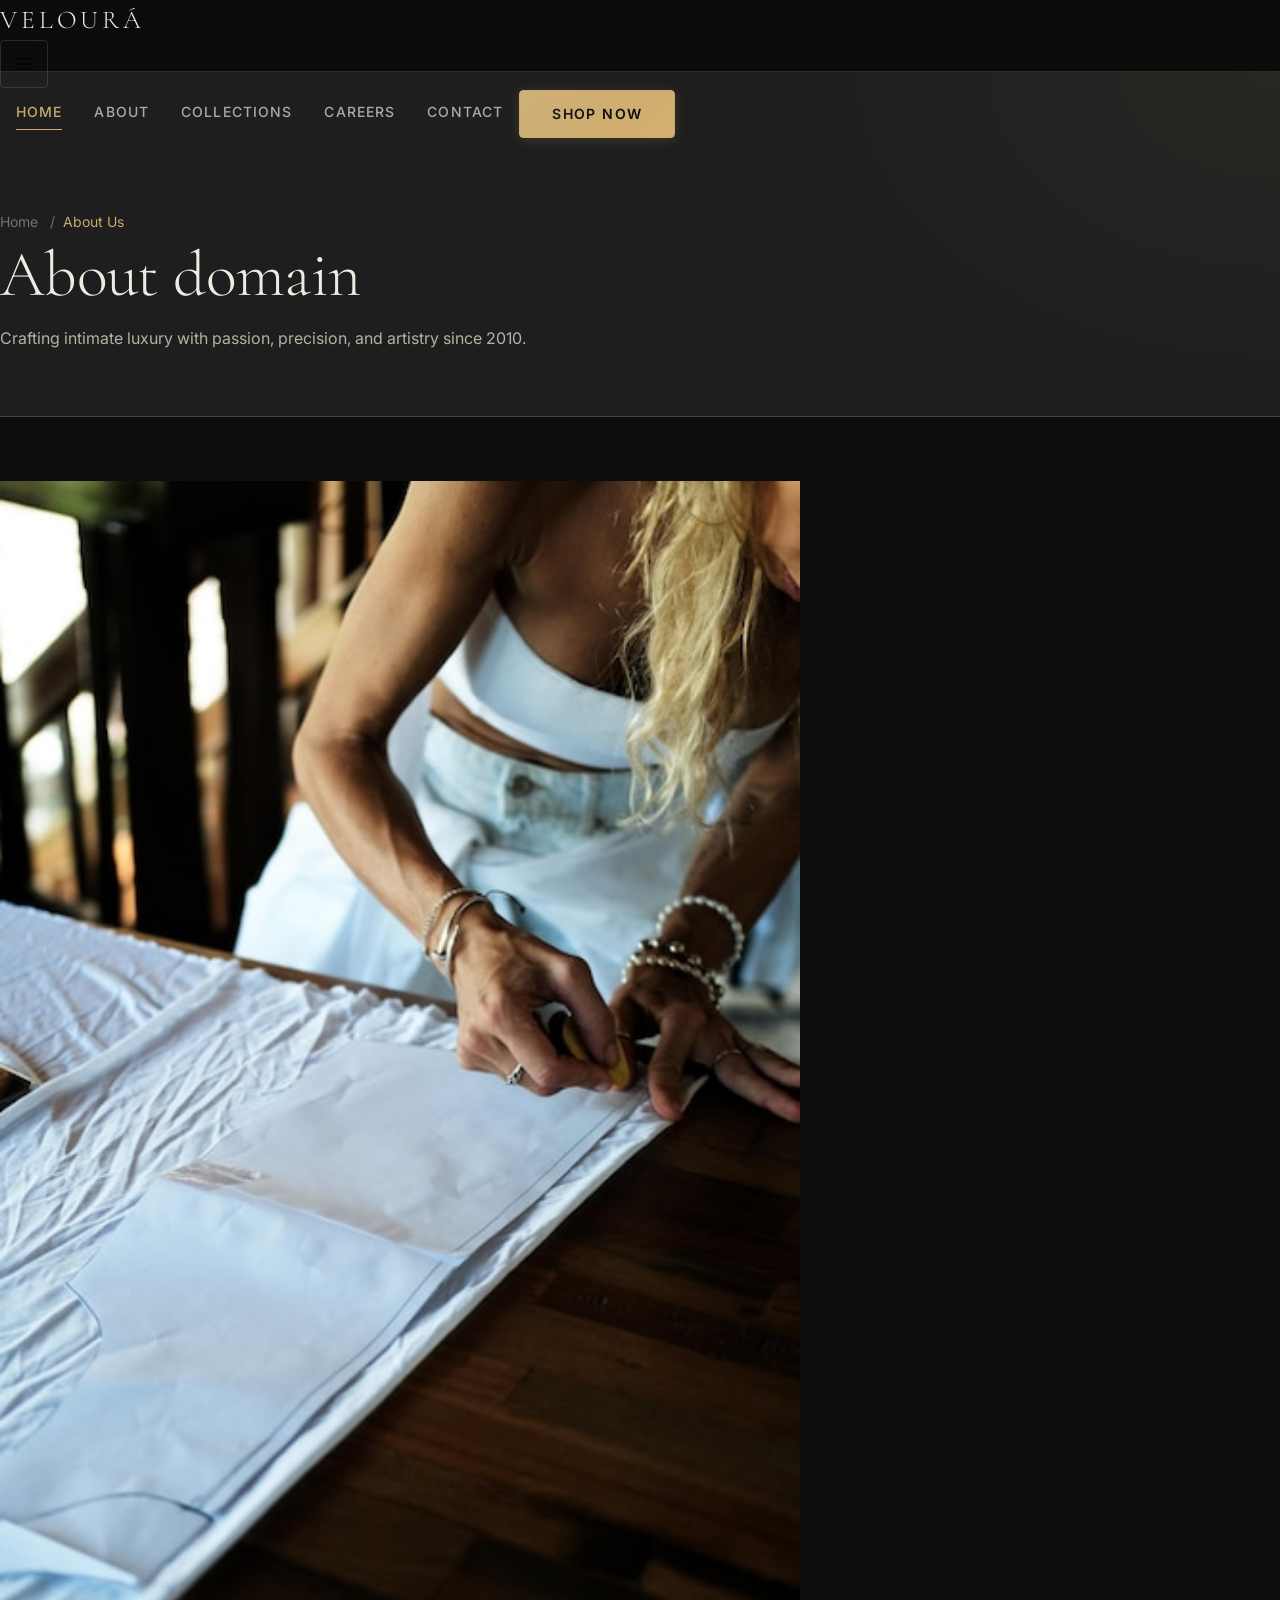
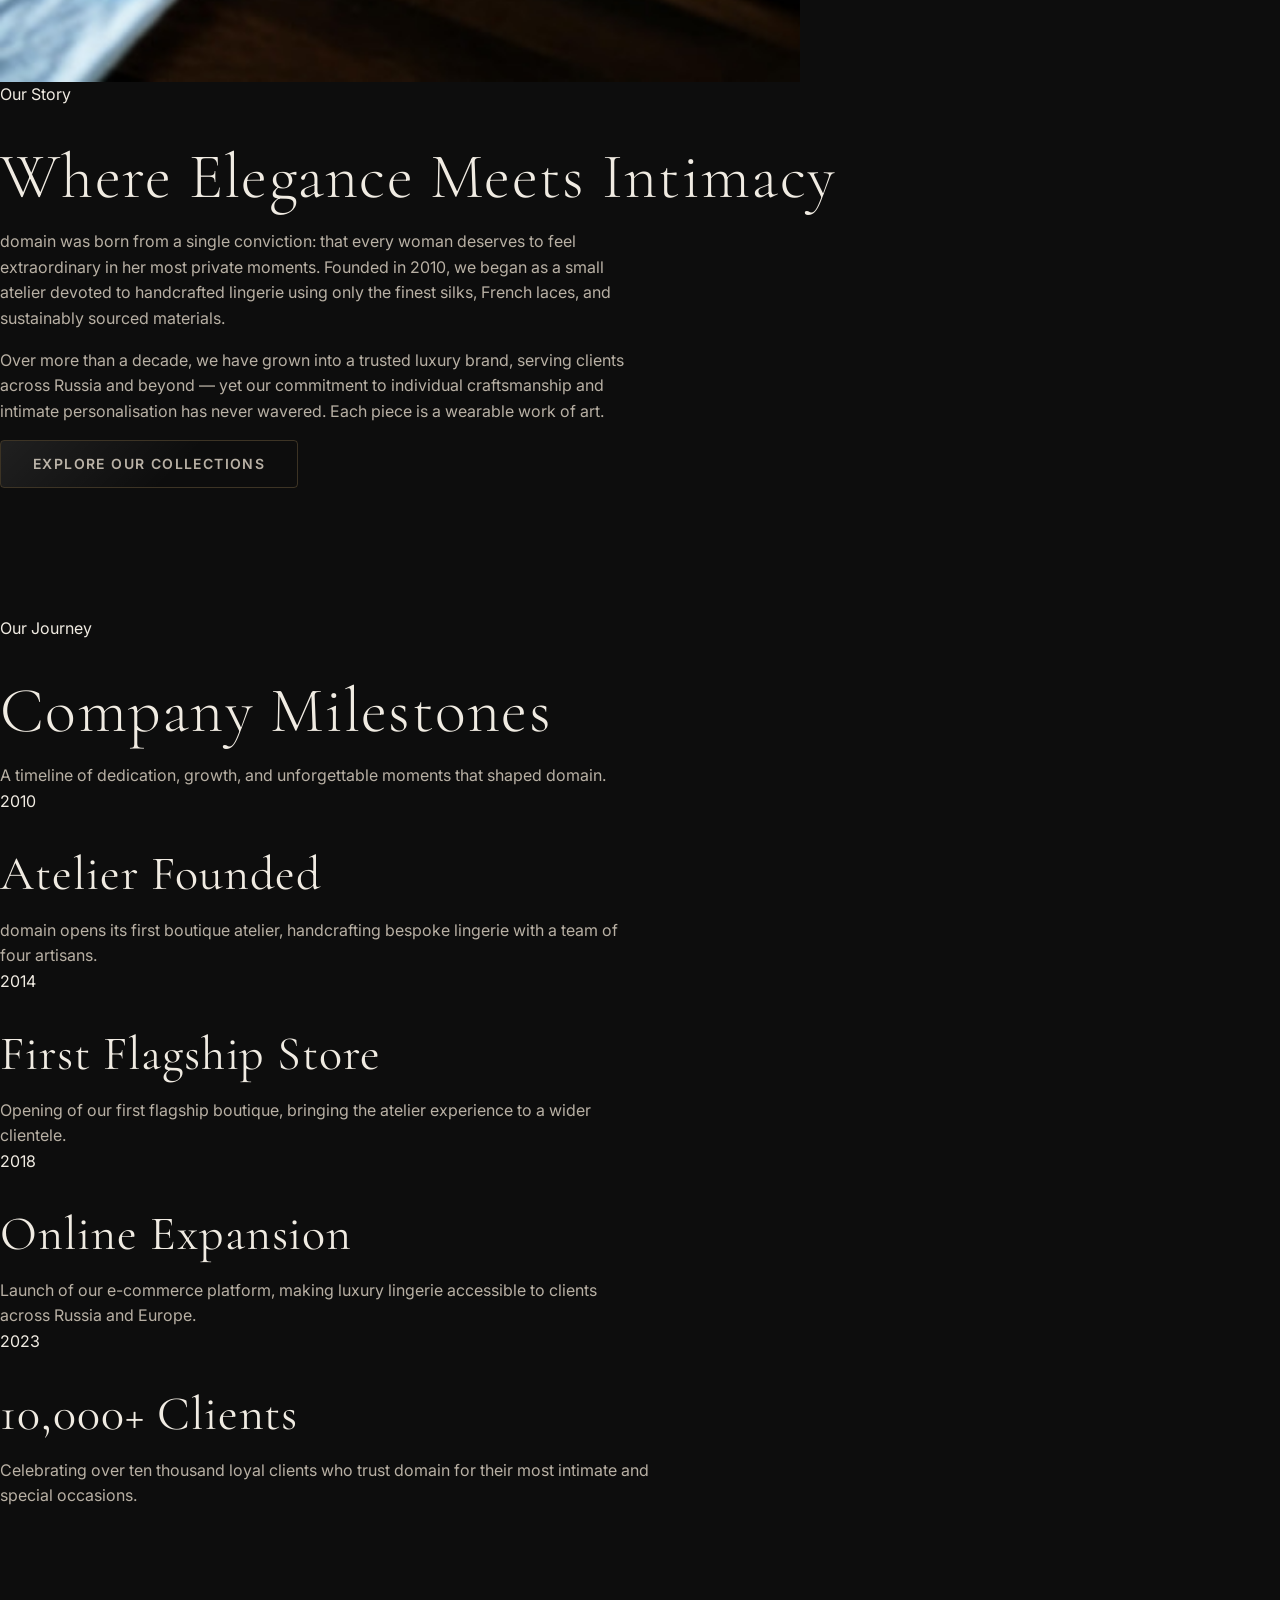
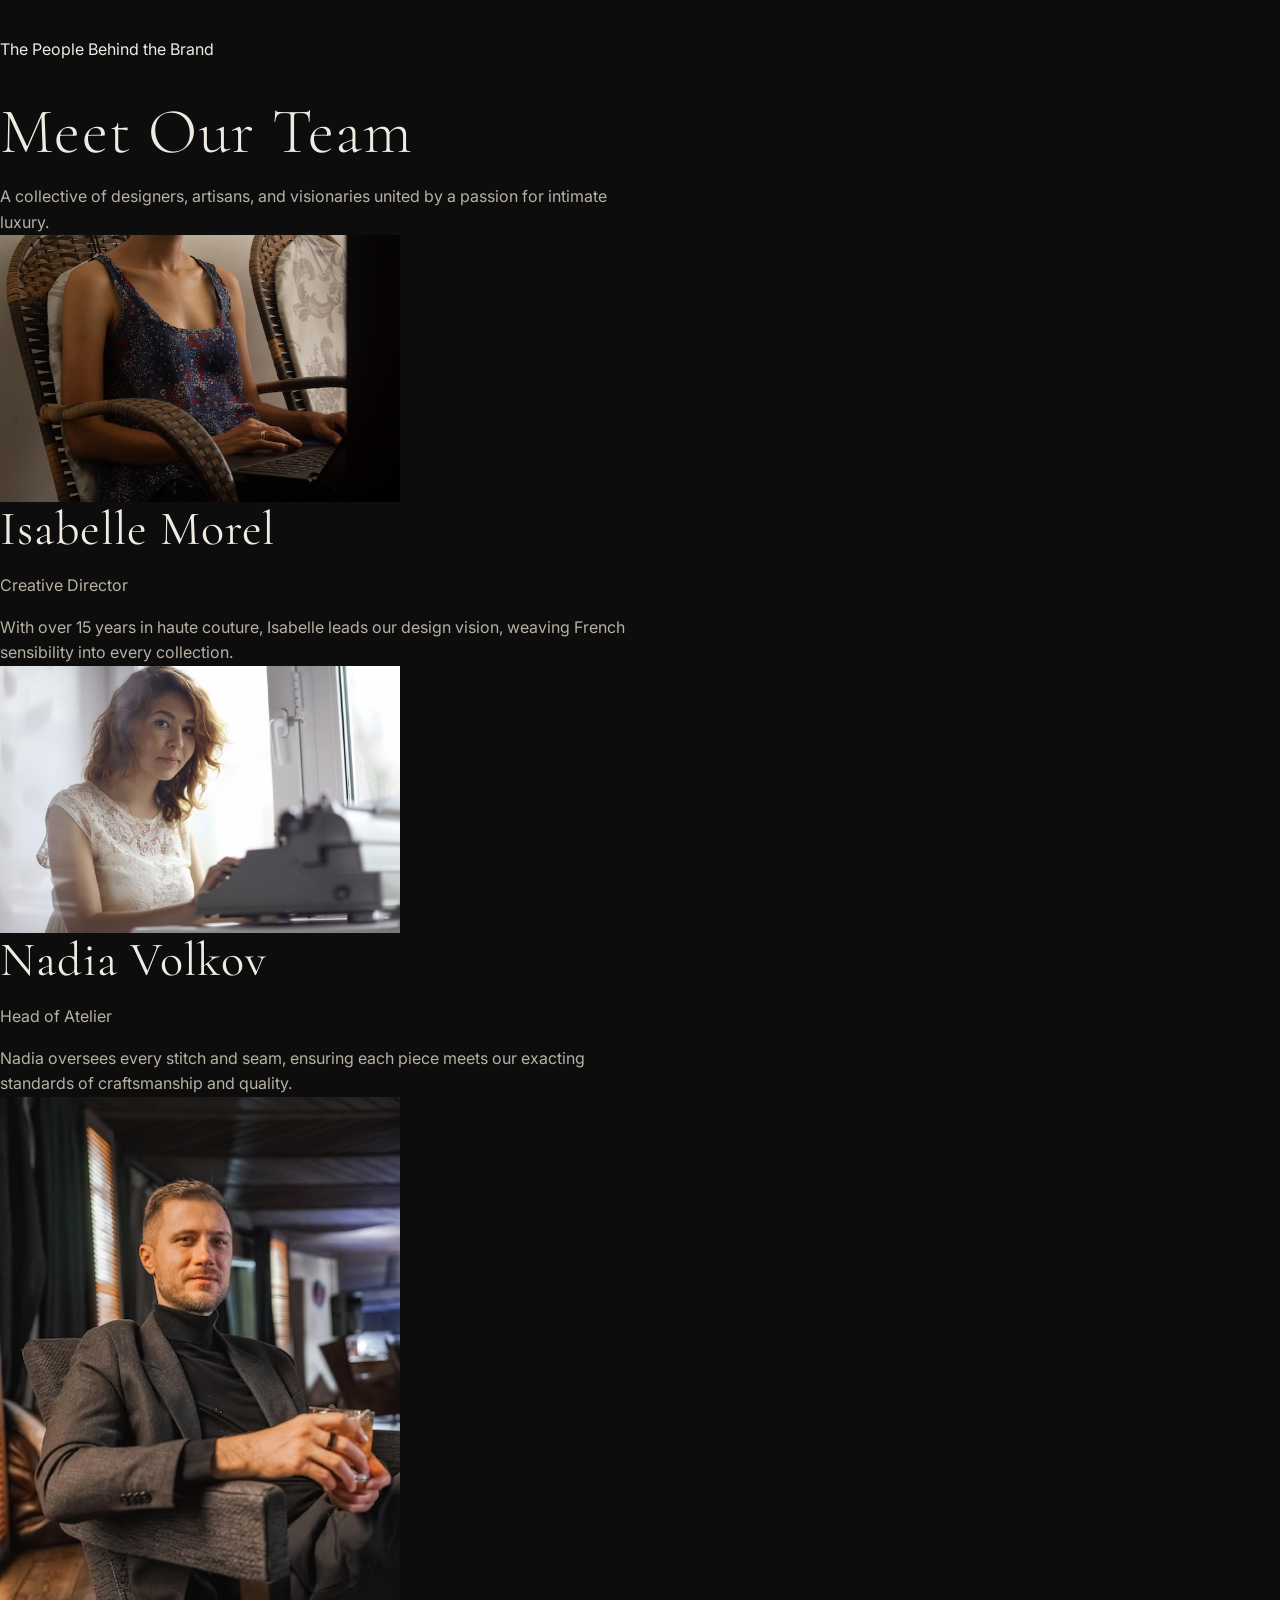
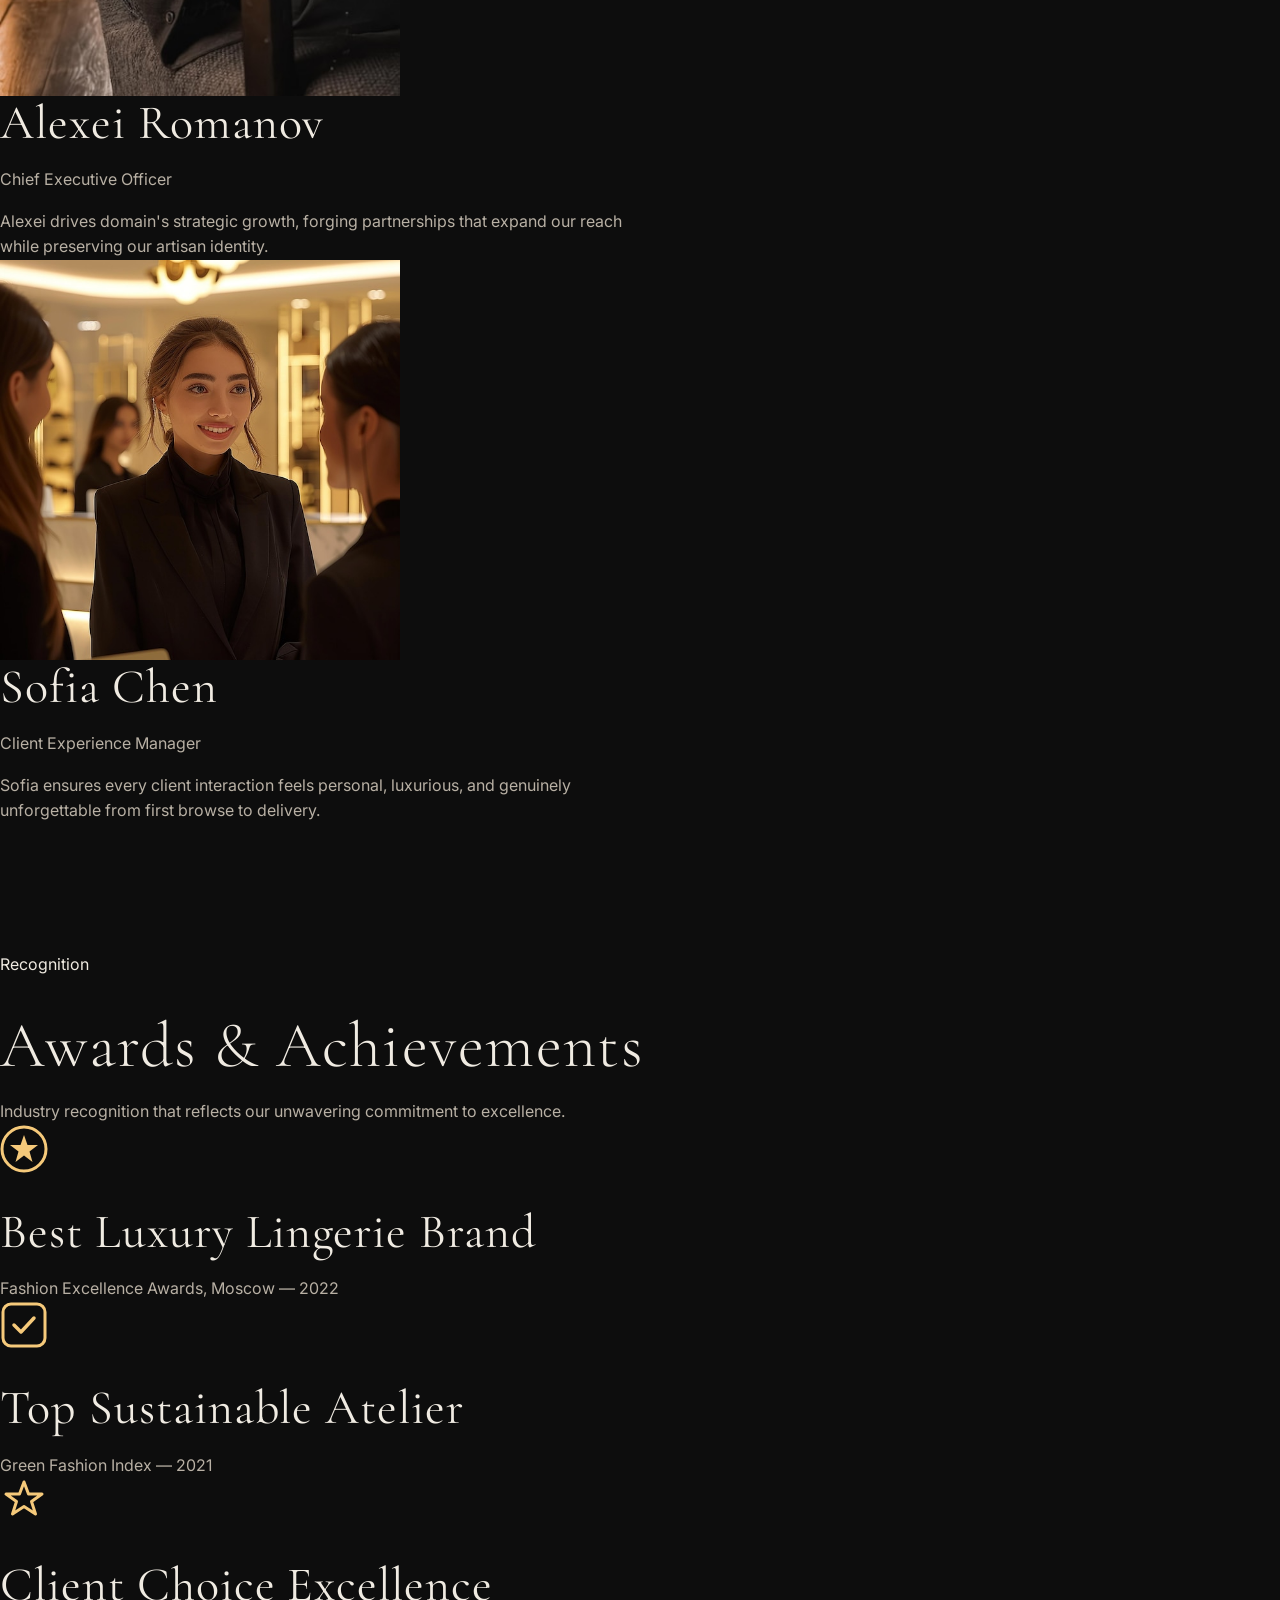
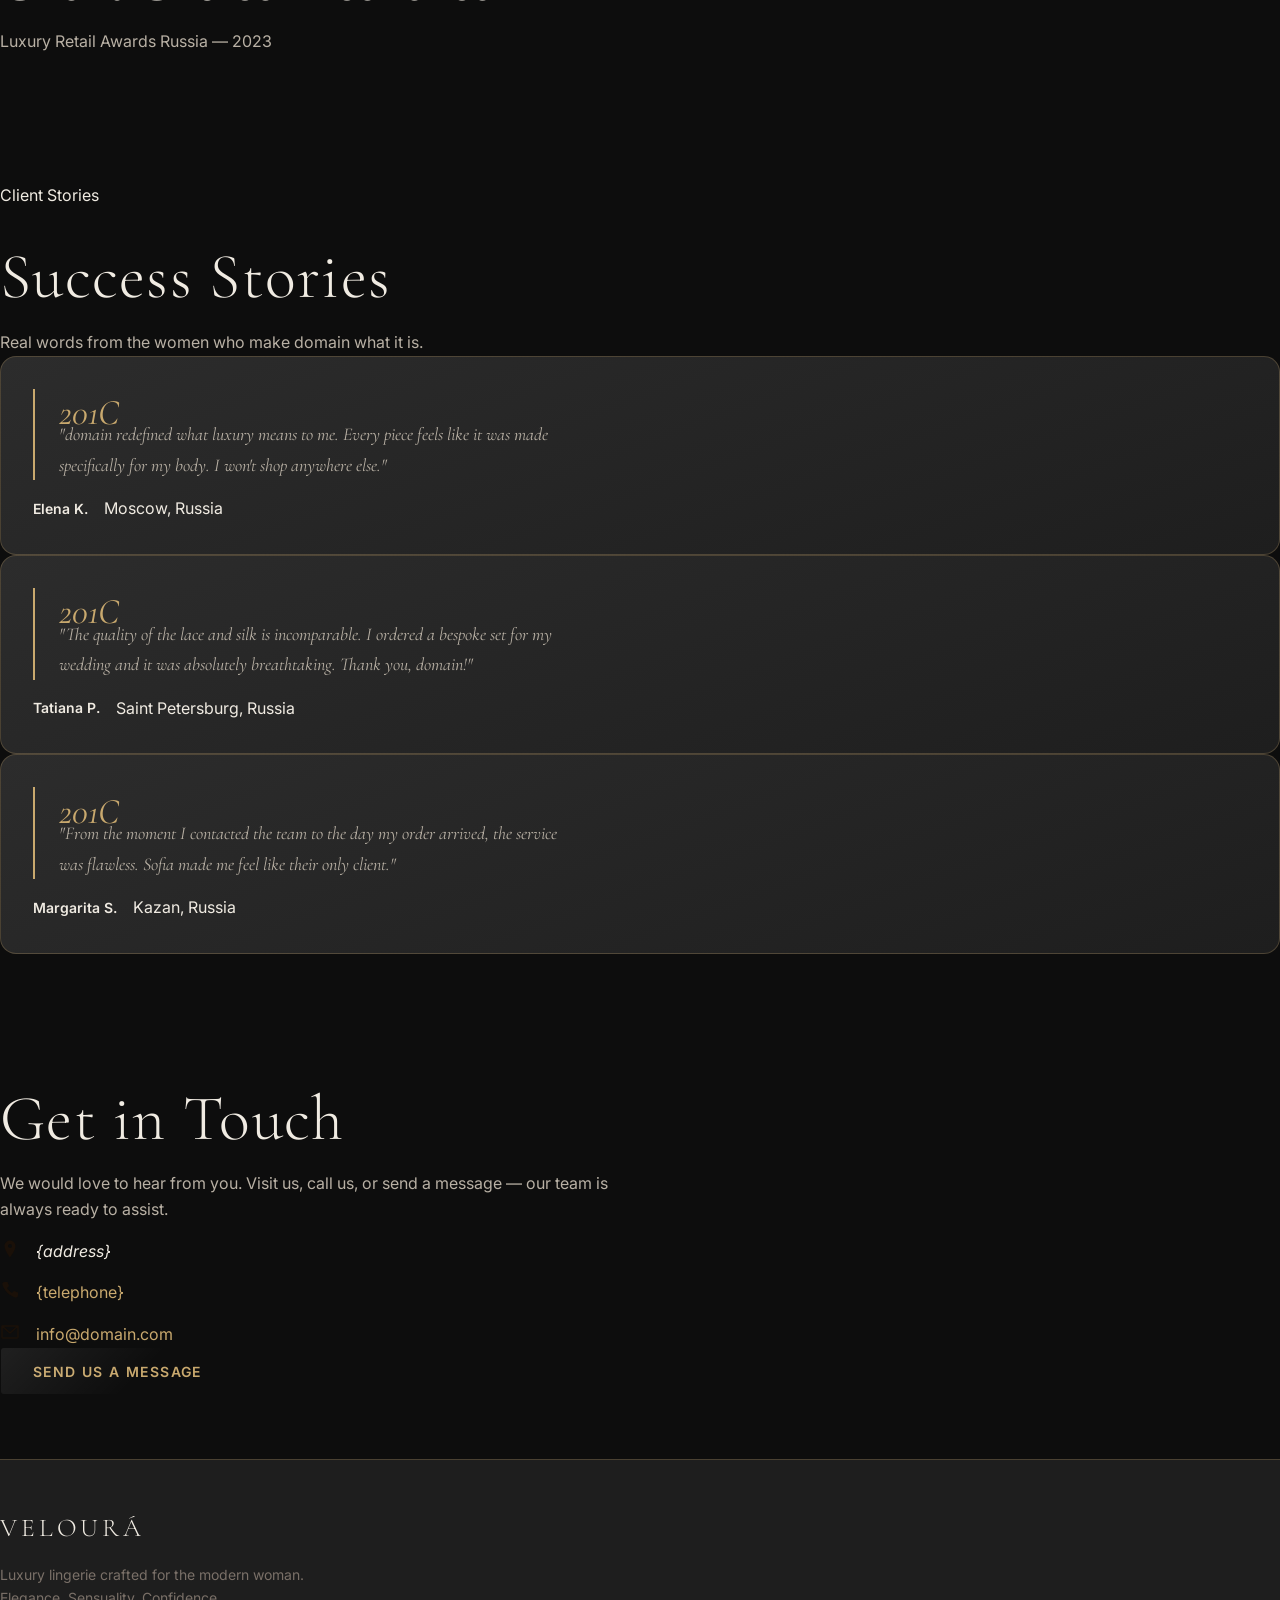
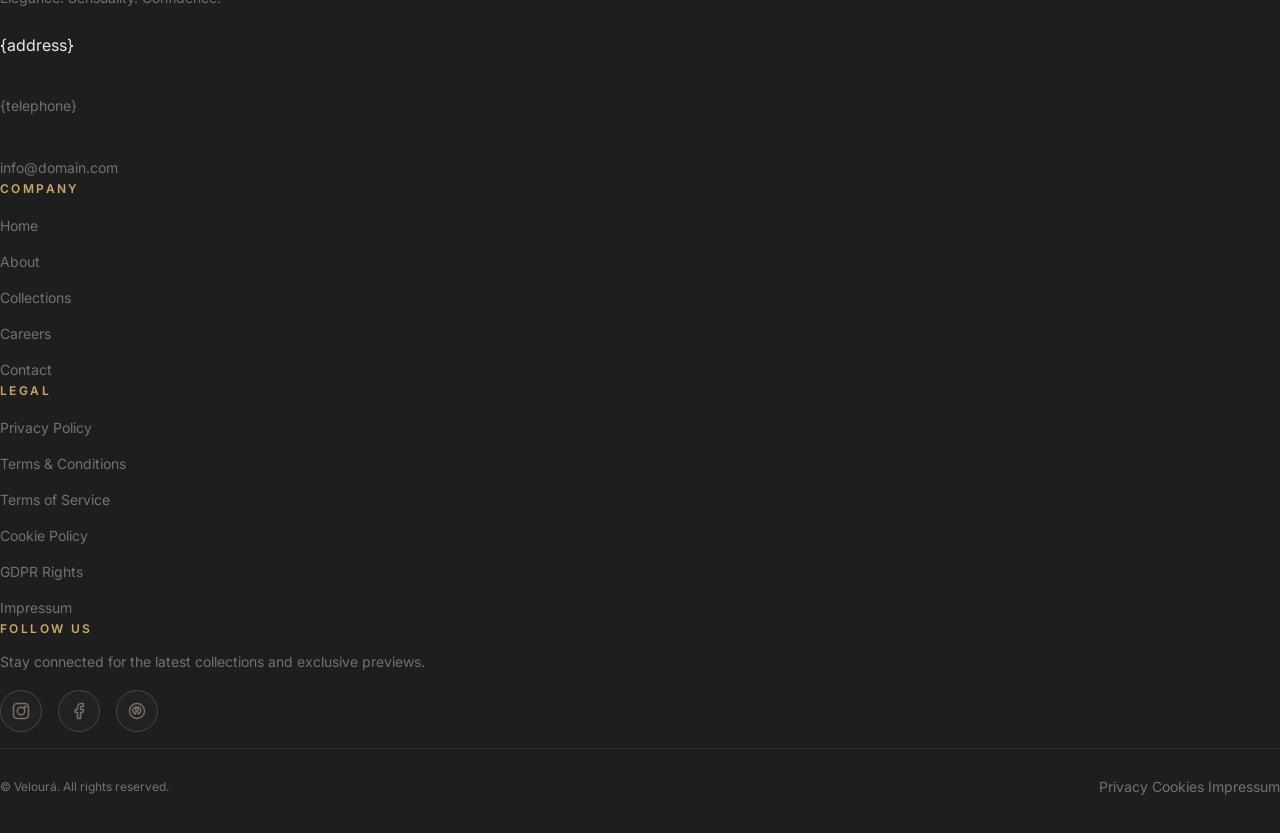
==== commit ead836ff: "images_replaced" ====
--- a/about.html
+++ b/about.html
@@ -1,6 +1,4 @@
-<!doctype html>
-<html lang="en">
- <head>
+<!DOCTYPE html><html lang="en"><head>
   <meta charset="UTF-8">
   <meta name="viewport" content="width=device-width, initial-scale=1.0">
   <title>About Us — domain | Luxury Lingerie</title>
@@ -21,7 +19,7 @@
     <a class="navbar-brand c-logo" href="/" aria-label="Velourá — Home"> <span class="c-logo__wordmark">Velourá</span> </a>
     <button class="navbar-toggler c-nav__toggle" type="button" aria-controls="primaryNav" aria-expanded="false" aria-label="Toggle navigation"><span class="c-nav__toggle-icon"> 
       <svg width="24" height="24" viewBox="0 0 24 24" fill="none" aria-hidden="true" focusable="false">
-       <rect x="3" y="5" width="18" height="2" rx="1" fill="currentColor" /> <rect x="3" y="11" width="18" height="2" rx="1" fill="currentColor" /> <rect x="3" y="17" width="18" height="2" rx="1" fill="currentColor" />
+       <rect x="3" y="5" width="18" height="2" rx="1" fill="currentColor"></rect> <rect x="3" y="11" width="18" height="2" rx="1" fill="currentColor"></rect> <rect x="3" y="17" width="18" height="2" rx="1" fill="currentColor"></rect>
       </svg> 
      </span></button>
     <div class="collapse navbar-collapse c-nav" id="primaryNav">
@@ -55,7 +53,7 @@
      <div class="row align-items-center g-4 g-lg-5">
       <div class="col-12 col-md-6" data-aos="fade-right">
        <div class="ratio ratio-4x3 c-story-image">
-        <img src="https://images.unsplash.com/photo-1558769132-cb1aea458c5e?w=800&amp;q=80" alt="Luxury lingerie atelier, designer at work, fine fabrics" class="img-fluid" width="800" height="600" loading="lazy">
+        <img src="img/19.jpg" alt="Luxury lingerie atelier, designer at work, fine fabrics" class="img-fluid" width="800" height="600" loading="lazy">
        </div>
       </div>
       <div class="col-12 col-md-6" data-aos="fade-left">
@@ -122,7 +120,7 @@
       <div class="col-12 col-sm-6 col-lg-3 d-flex" data-aos="fade-up" data-aos-delay="0">
        <div class="card c-team-card h-100 d-flex flex-column">
         <div class="ratio ratio-1x1 c-team-card__avatar-wrap">
-         <img src="https://images.unsplash.com/photo-1494790108377-be9c29b29330?w=400&amp;q=80" alt="Isabelle Morel, Creative Director, fashion designer, luxury lingerie" class="c-team-card__avatar" width="400" height="400" loading="lazy">
+         <img src="img/453.jpg" alt="Isabelle Morel, Creative Director, fashion designer, luxury lingerie" class="c-team-card__avatar" width="400" height="400" loading="lazy">
         </div>
         <div class="card-body d-flex flex-column">
          <h3 class="c-team-card__name">Isabelle Morel</h3>
@@ -134,7 +132,7 @@
       <div class="col-12 col-sm-6 col-lg-3 d-flex" data-aos="fade-up" data-aos-delay="100">
        <div class="card c-team-card h-100 d-flex flex-column">
         <div class="ratio ratio-1x1 c-team-card__avatar-wrap">
-         <img src="https://images.unsplash.com/photo-1508214751196-bcfd4ca60f91?w=400&amp;q=80" alt="Nadia Volkov, Head of Atelier, master seamstress, fine lace" class="c-team-card__avatar" width="400" height="400" loading="lazy">
+         <img src="img/55547.jpg" alt="Nadia Volkov, Head of Atelier, master seamstress, fine lace" class="c-team-card__avatar" width="400" height="400" loading="lazy">
         </div>
         <div class="card-body d-flex flex-column">
          <h3 class="c-team-card__name">Nadia Volkov</h3>
@@ -146,7 +144,7 @@
       <div class="col-12 col-sm-6 col-lg-3 d-flex" data-aos="fade-up" data-aos-delay="200">
        <div class="card c-team-card h-100 d-flex flex-column">
         <div class="ratio ratio-1x1 c-team-card__avatar-wrap">
-         <img src="https://images.unsplash.com/photo-1500648767791-00dcc994a43e?w=400&amp;q=80" alt="Alexei Romanov, CEO, business leader, luxury brand management" class="c-team-card__avatar" width="400" height="400" loading="lazy">
+         <img src="img/25527.jpg" alt="Alexei Romanov, CEO, business leader, luxury brand management" class="c-team-card__avatar" width="400" height="400" loading="lazy">
         </div>
         <div class="card-body d-flex flex-column">
          <h3 class="c-team-card__name">Alexei Romanov</h3>
@@ -158,7 +156,7 @@
       <div class="col-12 col-sm-6 col-lg-3 d-flex" data-aos="fade-up" data-aos-delay="300">
        <div class="card c-team-card h-100 d-flex flex-column">
         <div class="ratio ratio-1x1 c-team-card__avatar-wrap">
-         <img src="https://images.unsplash.com/photo-1573496359142-b8d87734a5a2?w=400&amp;q=80" alt="Sofia Chen, Client Experience Manager, customer relations, luxury service" class="c-team-card__avatar" width="400" height="400" loading="lazy">
+         <img src="img/46182.jpg" alt="Sofia Chen, Client Experience Manager, customer relations, luxury service" class="c-team-card__avatar" width="400" height="400" loading="lazy">
         </div>
         <div class="card-body d-flex flex-column">
          <h3 class="c-team-card__name">Sofia Chen</h3>
@@ -184,7 +182,7 @@
        <div class="c-award-card">
         <div class="c-award-card__icon" aria-hidden="true">
          <svg width="48" height="48" viewBox="0 0 48 48" fill="none" xmlns="http://www.w3.org/2000/svg">
-          <circle cx="24" cy="24" r="22" stroke="#F5C97A" stroke-width="3" /> <path d="M24 10 L27.5 20H38L29.5 26.5L32.5 37L24 30.5L15.5 37L18.5 26.5L10 20H20.5Z" fill="#F5C97A" />
+          <circle cx="24" cy="24" r="22" stroke="#F5C97A" stroke-width="3"></circle> <path d="M24 10 L27.5 20H38L29.5 26.5L32.5 37L24 30.5L15.5 37L18.5 26.5L10 20H20.5Z" fill="#F5C97A"></path>
          </svg>
         </div>
         <h3 class="c-award-card__title">Best Luxury Lingerie Brand</h3>
@@ -195,7 +193,7 @@
        <div class="c-award-card">
         <div class="c-award-card__icon" aria-hidden="true">
          <svg width="48" height="48" viewBox="0 0 48 48" fill="none" xmlns="http://www.w3.org/2000/svg">
-          <rect x="3" y="3" width="42" height="42" rx="8" stroke="#F5C97A" stroke-width="3" /> <path d="M14 24L21 31L34 17" stroke="#F5C97A" stroke-width="3.5" stroke-linecap="round" stroke-linejoin="round" />
+          <rect x="3" y="3" width="42" height="42" rx="8" stroke="#F5C97A" stroke-width="3"></rect> <path d="M14 24L21 31L34 17" stroke="#F5C97A" stroke-width="3.5" stroke-linecap="round" stroke-linejoin="round"></path>
          </svg>
         </div>
         <h3 class="c-award-card__title">Top Sustainable Atelier</h3>
@@ -206,7 +204,7 @@
        <div class="c-award-card">
         <div class="c-award-card__icon" aria-hidden="true">
          <svg width="48" height="48" viewBox="0 0 48 48" fill="none" xmlns="http://www.w3.org/2000/svg">
-          <path d="M24 4L28.5 16H42L31.5 23.5L35.5 36L24 28.5L12.5 36L16.5 23.5L6 16H19.5Z" stroke="#F5C97A" stroke-width="3" fill="none" stroke-linejoin="round" />
+          <path d="M24 4L28.5 16H42L31.5 23.5L35.5 36L24 28.5L12.5 36L16.5 23.5L6 16H19.5Z" stroke="#F5C97A" stroke-width="3" fill="none" stroke-linejoin="round"></path>
          </svg>
         </div>
         <h3 class="c-award-card__title">Client Choice Excellence</h3>
@@ -268,19 +266,19 @@
        <div class="c-contact-info d-flex flex-column flex-sm-row gap-3 justify-content-center align-items-center mt-4">
         <div class="c-contact-info__item">
          <svg width="20" height="20" viewBox="0 0 20 20" fill="none" xmlns="http://www.w3.org/2000/svg" aria-hidden="true">
-          <path d="M10 1.5C7 1.5 4.5 4 4.5 7C4.5 11.5 10 18.5 10 18.5C10 18.5 15.5 11.5 15.5 7C15.5 4 13 1.5 10 1.5ZM10 9C8.9 9 8 8.1 8 7C8 5.9 8.9 5 10 5C11.1 5 12 5.9 12 7C12 8.1 11.1 9 10 9Z" fill="#1A1008" />
+          <path d="M10 1.5C7 1.5 4.5 4 4.5 7C4.5 11.5 10 18.5 10 18.5C10 18.5 15.5 11.5 15.5 7C15.5 4 13 1.5 10 1.5ZM10 9C8.9 9 8 8.1 8 7C8 5.9 8.9 5 10 5C11.1 5 12 5.9 12 7C12 8.1 11.1 9 10 9Z" fill="#1A1008"></path>
          </svg>
          <address class="c-contact-info__address">{address}</address>
         </div>
         <div class="c-contact-info__item">
          <svg width="20" height="20" viewBox="0 0 20 20" fill="none" xmlns="http://www.w3.org/2000/svg" aria-hidden="true">
-          <path d="M4.5 2H7.5L9 6L7 8C7.8 9.6 10.4 12.2 12 13L14 11L18 12.5V15.5C18 16.9 16.6 18 15.2 17.5C8.4 15 5 11.6 2.5 4.8C2 3.4 3.1 2 4.5 2Z" fill="#1A1008" />
+          <path d="M4.5 2H7.5L9 6L7 8C7.8 9.6 10.4 12.2 12 13L14 11L18 12.5V15.5C18 16.9 16.6 18 15.2 17.5C8.4 15 5 11.6 2.5 4.8C2 3.4 3.1 2 4.5 2Z" fill="#1A1008"></path>
          </svg>
          <a href="tel:{telephone}" class="c-contact-info__phone">{telephone}</a>
         </div>
         <div class="c-contact-info__item">
          <svg width="20" height="20" viewBox="0 0 20 20" fill="none" xmlns="http://www.w3.org/2000/svg" aria-hidden="true">
-          <path d="M2 4H18V15C18 15.6 17.6 16 17 16H3C2.4 16 2 15.6 2 15V4ZM2 4L10 11L18 4" stroke="#1A1008" stroke-width="1.5" fill="none" stroke-linejoin="round" />
+          <path d="M2 4H18V15C18 15.6 17.6 16 17 16H3C2.4 16 2 15.6 2 15V4ZM2 4L10 11L18 4" stroke="#1A1008" stroke-width="1.5" fill="none" stroke-linejoin="round"></path>
          </svg>
          <a href="mailto:info@domain.com" class="c-contact-info__email">info@domain.com</a>
         </div>
@@ -330,15 +328,15 @@
       <div class="c-footer__social d-flex gap-3 mt-2">
        <a href="contact.html" class="c-footer__social-link" aria-label="Velourá on Instagram"> 
         <svg width="24" height="24" viewBox="0 0 24 24" fill="none" aria-hidden="true" focusable="false">
-         <rect x="2" y="2" width="20" height="20" rx="5" stroke="currentColor" stroke-width="2" /> <circle cx="12" cy="12" r="5" stroke="currentColor" stroke-width="2" /> <circle cx="17.5" cy="6.5" r="1.5" fill="currentColor" />
+         <rect x="2" y="2" width="20" height="20" rx="5" stroke="currentColor" stroke-width="2"></rect> <circle cx="12" cy="12" r="5" stroke="currentColor" stroke-width="2"></circle> <circle cx="17.5" cy="6.5" r="1.5" fill="currentColor"></circle>
         </svg> 
        </a> <a href="contact.html" class="c-footer__social-link" aria-label="Velourá on Facebook"> 
         <svg width="24" height="24" viewBox="0 0 24 24" fill="none" aria-hidden="true" focusable="false">
-         <path d="M18 2h-3a5 5 0 00-5 5v3H7v4h3v8h4v-8h3l1-4h-4V7a1 1 0 011-1h3z" stroke="currentColor" stroke-width="2" stroke-linecap="round" stroke-linejoin="round" />
+         <path d="M18 2h-3a5 5 0 00-5 5v3H7v4h3v8h4v-8h3l1-4h-4V7a1 1 0 011-1h3z" stroke="currentColor" stroke-width="2" stroke-linecap="round" stroke-linejoin="round"></path>
         </svg> 
        </a> <a href="contact.html" class="c-footer__social-link" aria-label="Velourá on Pinterest"> 
         <svg width="24" height="24" viewBox="0 0 24 24" fill="none" aria-hidden="true" focusable="false">
-         <circle cx="12" cy="12" r="10" stroke="currentColor" stroke-width="2" /> <path d="M9.5 16.5c.5-1.5 1-3 1.5-4.5-.5-.8-.7-1.5-.7-2.5 0-1.5 1-2.5 2-2.5s1.5.8 1.5 2c0 1.5-.8 3.5-.8 5s1 2 2 1.5 2-2.5 2-4c0-3-2-5-5-5-3.5 0-5.5 2.5-5.5 5 0 1.5.5 2.5 1.5 3.5" stroke="currentColor" stroke-width="2" stroke-linecap="round" />
+         <circle cx="12" cy="12" r="10" stroke="currentColor" stroke-width="2"></circle> <path d="M9.5 16.5c.5-1.5 1-3 1.5-4.5-.5-.8-.7-1.5-.7-2.5 0-1.5 1-2.5 2-2.5s1.5.8 1.5 2c0 1.5-.8 3.5-.8 5s1 2 2 1.5 2-2.5 2-4c0-3-2-5-5-5-3.5 0-5.5 2.5-5.5 5 0 1.5.5 2.5 1.5 3.5" stroke="currentColor" stroke-width="2" stroke-linecap="round"></path>
         </svg> 
        </a>
       </div>
@@ -354,6 +352,6 @@
     </div>
    </div>
   </footer>
-  <script src="script.js" defer></script>
- </body>
-</html>+  <script src="script.js" defer=""></script>
+ 
+</body></html>
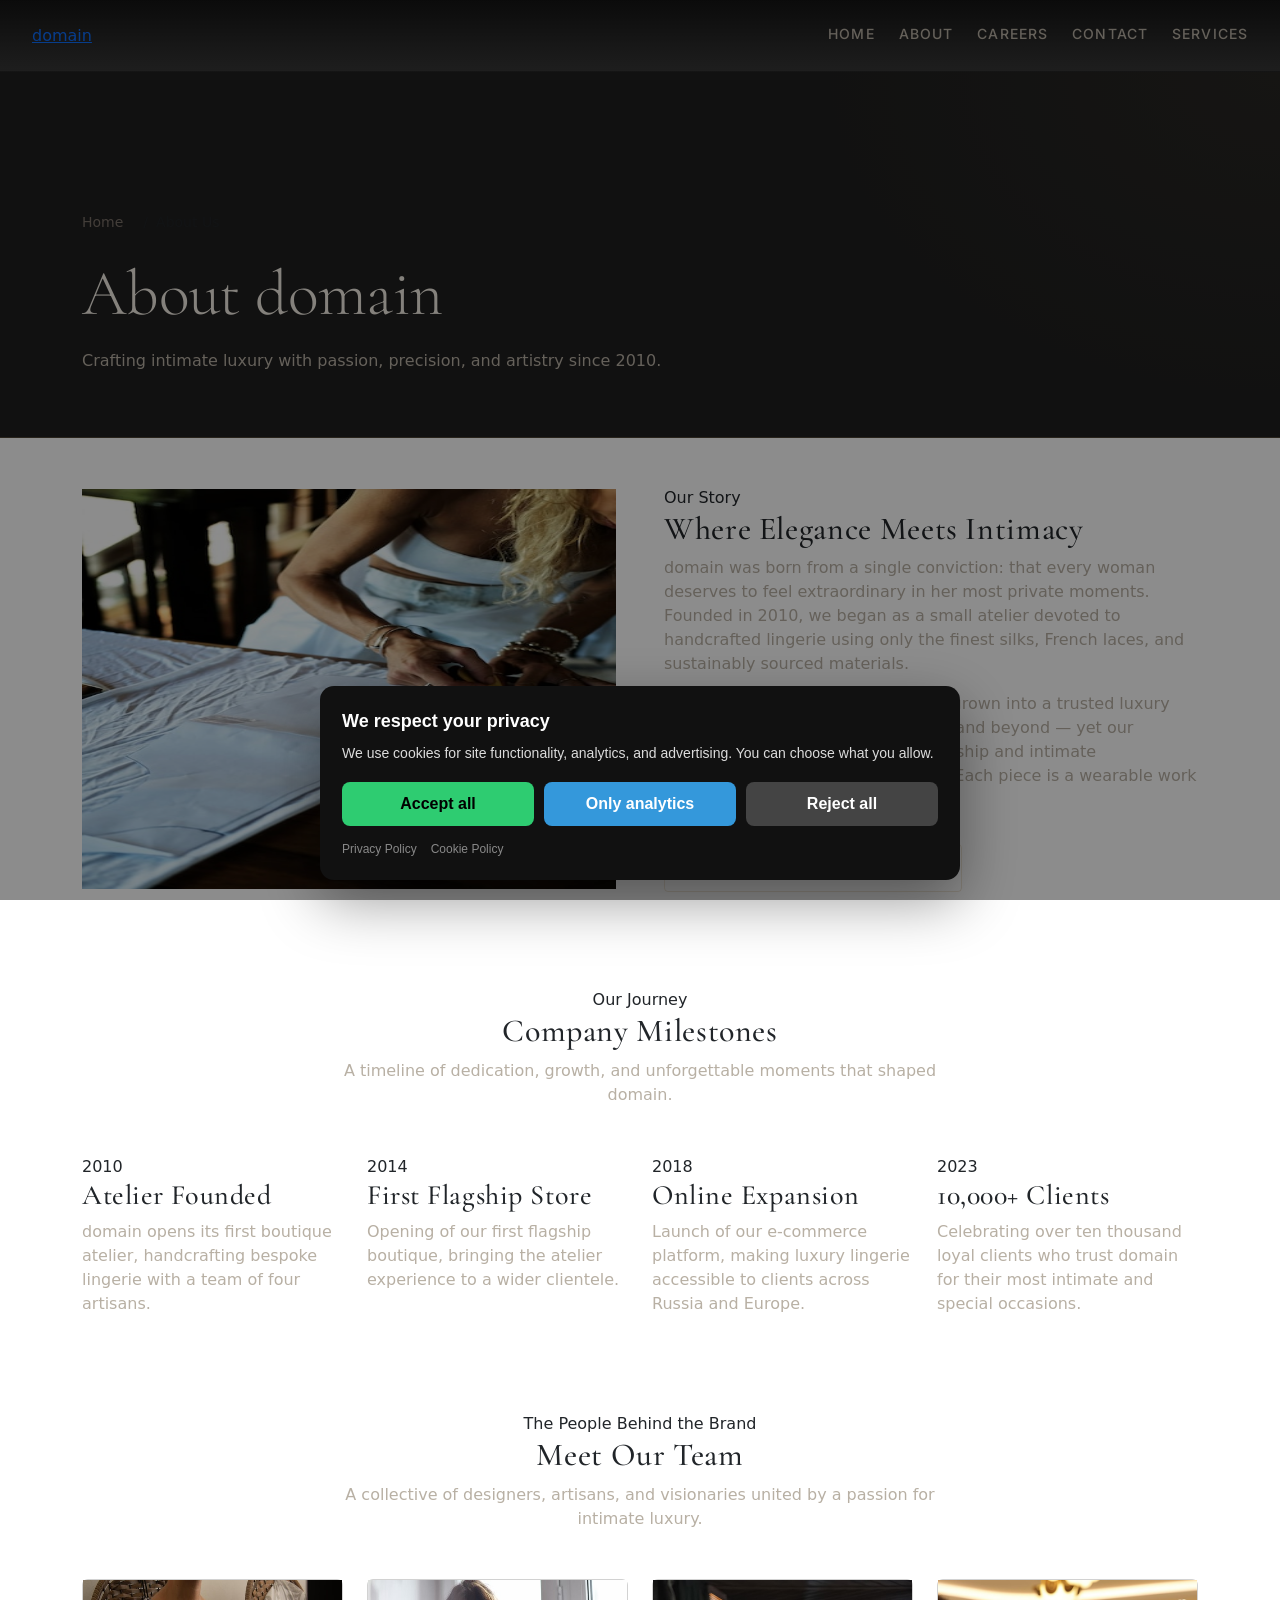
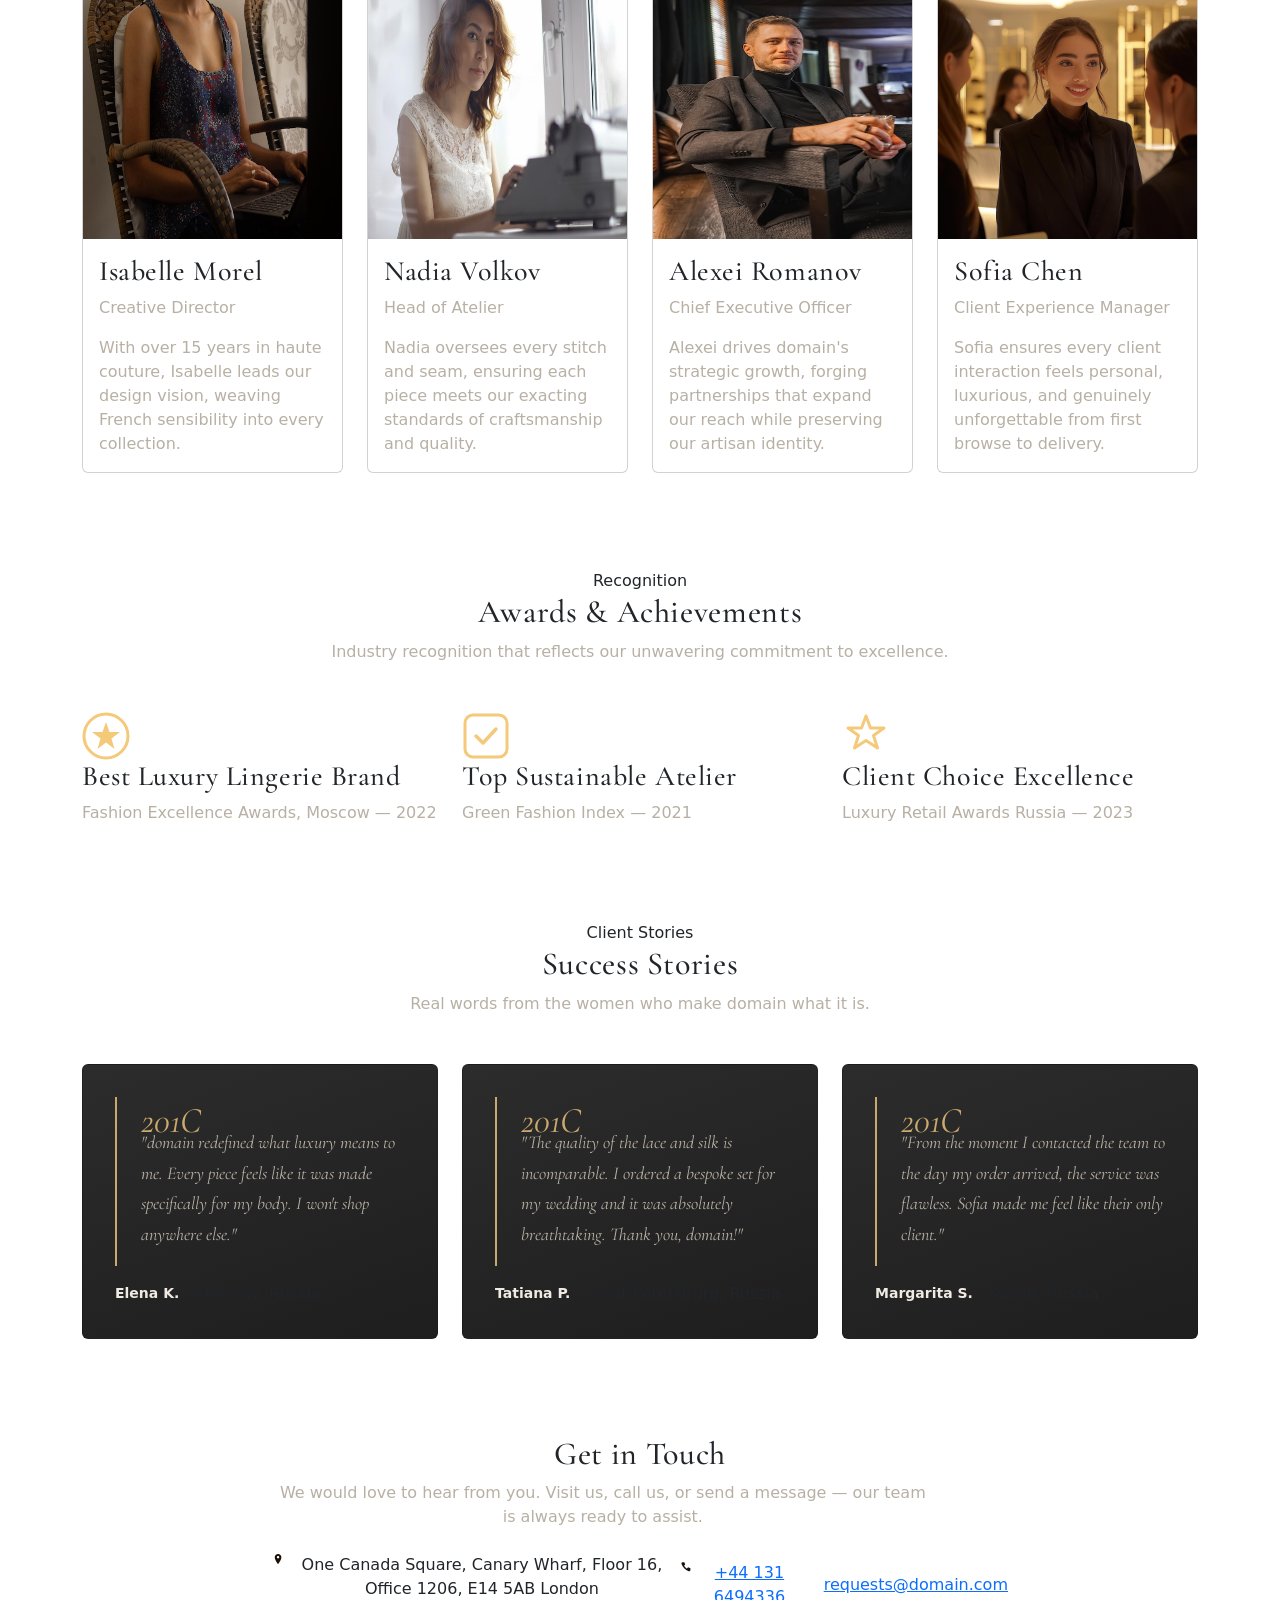
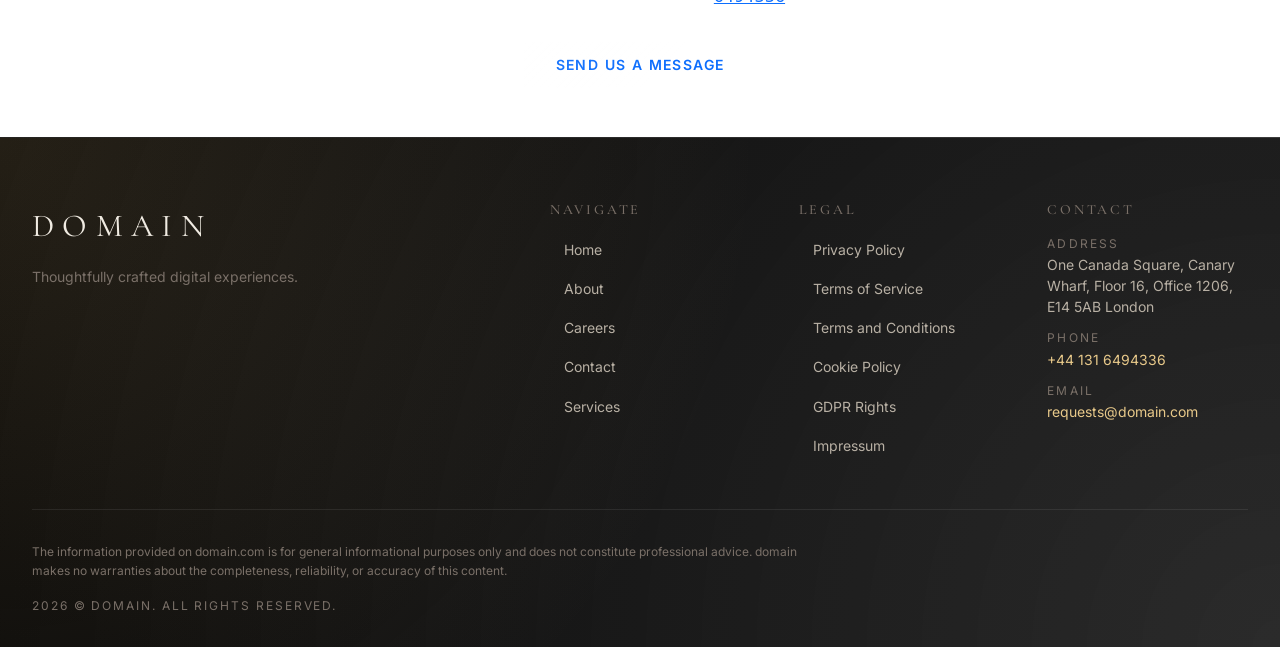
==== commit 08277a35: "AI Audit" ====
--- a/about.html
+++ b/about.html
@@ -1,4 +1,70 @@
 <!DOCTYPE html><html lang="en"><head>
+<script type="application/ld+json">
+{
+  "@context": "https://schema.org",
+  "@graph": [
+    {
+      "@type": "Organization",
+      "@id": "https://domain.com/#org",
+      "name": "domain",
+      "url": "https://domain.com",
+      "email": "requests@domain.com",
+      "telephone": "+44 131 6494336",
+      "address": {
+        "@type": "PostalAddress",
+        "streetAddress": "One Canada Square, Canary Wharf, Floor 16, Office 1206, E14 5AB London"
+      },
+      "contactPoint": {
+        "@type": "ContactPoint",
+        "contactType": "customer support",
+        "email": "requests@domain.com",
+        "telephone": "+44 131 6494336"
+      }
+    },
+    {
+      "@type": "WebSite",
+      "@id": "https://domain.com/#website",
+      "url": "https://domain.com",
+      "name": "domain",
+      "publisher": {
+        "@id": "https://domain.com/#org"
+      }
+    },
+    {
+      "@type": "WebPage",
+      "@id": "https://domain.com/about.html#webpage",
+      "url": "https://domain.com/about.html",
+      "name": "About Us — domain | Luxury Lingerie",
+      "isPartOf": {
+        "@id": "https://domain.com/#website"
+      },
+      "about": {
+        "@id": "https://domain.com/#org"
+      },
+      "inLanguage": "en",
+      "description": "Learn about domain, our story, values, and the passionate team behind our luxury lingerie collections. Discover our milestones, awards, and client success stories."
+    },
+    {
+      "@type": "BreadcrumbList",
+      "@id": "https://domain.com/about.html#breadcrumbs",
+      "itemListElement": [
+        {
+          "@type": "ListItem",
+          "position": 1,
+          "name": "Home",
+          "item": "https://domain.com"
+        },
+        {
+          "@type": "ListItem",
+          "position": 2,
+          "name": "About.Html",
+          "item": "https://domain.com/about.html"
+        }
+      ]
+    }
+  ]
+}
+</script>
   <meta charset="UTF-8">
   <meta name="viewport" content="width=device-width, initial-scale=1.0">
   <title>About Us — domain | Luxury Lingerie</title>
@@ -12,28 +78,34 @@
   <link rel="stylesheet" href="style.css">
   <link rel="icon" type="image/png" href="/favicon.png">
   <link rel="apple-touch-icon" href="/apple-touch-icon.png">
- </head>
+   <link rel="stylesheet" href="https://cdn.jsdelivr.net/npm/bootstrap@5.3.3/dist/css/bootstrap.min.css" integrity="sha384-QWTKZyjpPEjISv5WaRU9OFeRpok6YctnYmDr5pNlyT2bRjXh0JMhjY6hW+ALEwIH" crossorigin="anonymous">
+  <link rel="stylesheet" href="https://unpkg.com/aos@2.3.4/dist/aos.css">
+<link rel="stylesheet" href="./header-footer.css">
+<link rel="stylesheet" href="./consent.css">
+<script src="./consent.js"></script>
+</head>
  <body>
-  <header class="l-header c-header navbar navbar-expand-md sticky-top" role="banner">
-   <div class="container">
-    <a class="navbar-brand c-logo" href="/" aria-label="Velourá — Home"> <span class="c-logo__wordmark">Velourá</span> </a>
-    <button class="navbar-toggler c-nav__toggle" type="button" aria-controls="primaryNav" aria-expanded="false" aria-label="Toggle navigation"><span class="c-nav__toggle-icon"> 
-      <svg width="24" height="24" viewBox="0 0 24 24" fill="none" aria-hidden="true" focusable="false">
-       <rect x="3" y="5" width="18" height="2" rx="1" fill="currentColor"></rect> <rect x="3" y="11" width="18" height="2" rx="1" fill="currentColor"></rect> <rect x="3" y="17" width="18" height="2" rx="1" fill="currentColor"></rect>
-      </svg> 
-     </span></button>
-    <div class="collapse navbar-collapse c-nav" id="primaryNav">
-     <ul class="navbar-nav ms-auto mb-2 mb-md-0 c-nav__list" role="list">
-      <li class="nav-item" role="listitem"><a class="nav-link c-nav__link is-active" href="/" aria-current="page">Home</a></li>
-      <li class="nav-item" role="listitem"><a class="nav-link c-nav__link" href="about.html">About</a></li>
-      <li class="nav-item" role="listitem"><a class="nav-link c-nav__link" href="services.html">Collections</a></li>
-      <li class="nav-item" role="listitem"><a class="nav-link c-nav__link" href="careers.html">Careers</a></li>
-      <li class="nav-item" role="listitem"><a class="nav-link c-nav__link" href="contact.html">Contact</a></li>
-     </ul>
-     <a href="contact.html" class="c-button c-button--primary ms-md-3">Shop Now</a>
-    </div>
-   </div>
-  </header>
+<header class="dr-header" data-dr-variant="v1">
+  <div class="dr-header-inner">
+    <a class="dr-logo" href="./index.html" aria-label="domain">domain</a>
+
+    <nav class="dr-nav" aria-label="Primary navigation">
+      <ul class="dr-nav-list">
+        <li class="dr-nav-item"><a class="dr-nav-link" href="./index.html">Home</a></li><li class="dr-nav-item"><a class="dr-nav-link" href="./about.html">About</a></li><li class="dr-nav-item"><a class="dr-nav-link" href="./careers.html">Careers</a></li><li class="dr-nav-item"><a class="dr-nav-link" href="./contact.html">Contact</a></li><li class="dr-nav-item"><a class="dr-nav-link" href="./services.html">Services</a></li>
+      </ul>
+    </nav>
+
+    <button class="dr-burger" type="button" aria-label="Toggle menu" aria-expanded="false" aria-controls="dr-mobile-menu">
+      <span></span><span></span><span></span>
+    </button>
+  </div>
+</header>
+<nav class="dr-mobile-menu" id="dr-mobile-menu" aria-label="Mobile navigation">
+  <ul class="dr-mobile-nav-list">
+    <li class="dr-nav-item"><a class="dr-nav-link" href="./index.html">Home</a></li><li class="dr-nav-item"><a class="dr-nav-link" href="./about.html">About</a></li><li class="dr-nav-item"><a class="dr-nav-link" href="./careers.html">Careers</a></li><li class="dr-nav-item"><a class="dr-nav-link" href="./contact.html">Contact</a></li><li class="dr-nav-item"><a class="dr-nav-link" href="./services.html">Services</a></li>
+  </ul>
+</nav>
+
   <main id="main-content" role="main">
    <section class="c-page-hero l-section" aria-label="About page hero">
     <div class="c-page-hero__overlay" aria-hidden="true"></div>
@@ -268,19 +340,19 @@
          <svg width="20" height="20" viewBox="0 0 20 20" fill="none" xmlns="http://www.w3.org/2000/svg" aria-hidden="true">
           <path d="M10 1.5C7 1.5 4.5 4 4.5 7C4.5 11.5 10 18.5 10 18.5C10 18.5 15.5 11.5 15.5 7C15.5 4 13 1.5 10 1.5ZM10 9C8.9 9 8 8.1 8 7C8 5.9 8.9 5 10 5C11.1 5 12 5.9 12 7C12 8.1 11.1 9 10 9Z" fill="#1A1008"></path>
          </svg>
-         <address class="c-contact-info__address">{address}</address>
+         <address class="c-contact-info__address">One Canada Square, Canary Wharf, Floor 16, Office 1206, E14 5AB London</address>
         </div>
         <div class="c-contact-info__item">
          <svg width="20" height="20" viewBox="0 0 20 20" fill="none" xmlns="http://www.w3.org/2000/svg" aria-hidden="true">
           <path d="M4.5 2H7.5L9 6L7 8C7.8 9.6 10.4 12.2 12 13L14 11L18 12.5V15.5C18 16.9 16.6 18 15.2 17.5C8.4 15 5 11.6 2.5 4.8C2 3.4 3.1 2 4.5 2Z" fill="#1A1008"></path>
          </svg>
-         <a href="tel:{telephone}" class="c-contact-info__phone">{telephone}</a>
+         <a href="tel:+44 131 6494336" class="c-contact-info__phone">+44 131 6494336</a>
         </div>
         <div class="c-contact-info__item">
          <svg width="20" height="20" viewBox="0 0 20 20" fill="none" xmlns="http://www.w3.org/2000/svg" aria-hidden="true">
           <path d="M2 4H18V15C18 15.6 17.6 16 17 16H3C2.4 16 2 15.6 2 15V4ZM2 4L10 11L18 4" stroke="#1A1008" stroke-width="1.5" fill="none" stroke-linejoin="round"></path>
          </svg>
-         <a href="mailto:info@domain.com" class="c-contact-info__email">info@domain.com</a>
+         <a href="mailto:requests@domain.com" class="c-contact-info__email">requests@domain.com</a>
         </div>
        </div>
        <a href="contact.html" class="c-button c-button--dark mt-4">Send Us a Message</a>
@@ -289,69 +361,65 @@
     </div>
    </section>
   </main>
-  <footer class="l-footer c-footer" role="contentinfo">
-   <div class="container">
-    <div class="row g-4 py-4 py-md-5">
-     <div class="col-12 col-md-4">
-      <a href="/" class="c-logo c-footer__brand" aria-label="Velourá — Home"> <span class="c-logo__wordmark">Velourá</span> </a>
-      <p class="c-footer__tagline mt-2">Luxury lingerie crafted for the modern woman. Elegance. Sensuality. Confidence.</p>
-      <address class="c-footer__address" aria-label="Company address"><span>{address}</span>
-       <br>
-       <a href="tel:{telephone}" class="c-footer__phone">{telephone}</a>
-       <br>
-       <a href="mailto:info@domain.com" class="c-footer__email">info@domain.com</a></address>
-     </div>
-     <div class="col-6 col-md-2">
-      <h3 class="c-footer__heading">Company</h3>
-      <ul class="c-footer__nav" role="list">
-       <li><a href="/" class="c-footer__link">Home</a></li>
-       <li><a href="about.html" class="c-footer__link">About</a></li>
-       <li><a href="services.html" class="c-footer__link">Collections</a></li>
-       <li><a href="careers.html" class="c-footer__link">Careers</a></li>
-       <li><a href="contact.html" class="c-footer__link">Contact</a></li>
-      </ul>
-     </div>
-     <div class="col-6 col-md-2">
-      <h3 class="c-footer__heading">Legal</h3>
-      <ul class="c-footer__nav" role="list">
-       <li><a href="privacy.html" class="c-footer__link">Privacy Policy</a></li>
-       <li><a href="terms_and_conditions.html" class="c-footer__link">Terms &amp; Conditions</a></li>
-       <li><a href="terms_of_services.html" class="c-footer__link">Terms of Service</a></li>
-       <li><a href="cookie_policy.html" class="c-footer__link">Cookie Policy</a></li>
-       <li><a href="gdpr-rights.html" class="c-footer__link">GDPR Rights</a></li>
-       <li><a href="impressum.html" class="c-footer__link">Impressum</a></li>
-      </ul>
-     </div>
-     <div class="col-12 col-md-4">
-      <h3 class="c-footer__heading">Follow Us</h3>
-      <p class="c-footer__social-text">Stay connected for the latest collections and exclusive previews.</p>
-      <div class="c-footer__social d-flex gap-3 mt-2">
-       <a href="contact.html" class="c-footer__social-link" aria-label="Velourá on Instagram"> 
-        <svg width="24" height="24" viewBox="0 0 24 24" fill="none" aria-hidden="true" focusable="false">
-         <rect x="2" y="2" width="20" height="20" rx="5" stroke="currentColor" stroke-width="2"></rect> <circle cx="12" cy="12" r="5" stroke="currentColor" stroke-width="2"></circle> <circle cx="17.5" cy="6.5" r="1.5" fill="currentColor"></circle>
-        </svg> 
-       </a> <a href="contact.html" class="c-footer__social-link" aria-label="Velourá on Facebook"> 
-        <svg width="24" height="24" viewBox="0 0 24 24" fill="none" aria-hidden="true" focusable="false">
-         <path d="M18 2h-3a5 5 0 00-5 5v3H7v4h3v8h4v-8h3l1-4h-4V7a1 1 0 011-1h3z" stroke="currentColor" stroke-width="2" stroke-linecap="round" stroke-linejoin="round"></path>
-        </svg> 
-       </a> <a href="contact.html" class="c-footer__social-link" aria-label="Velourá on Pinterest"> 
-        <svg width="24" height="24" viewBox="0 0 24 24" fill="none" aria-hidden="true" focusable="false">
-         <circle cx="12" cy="12" r="10" stroke="currentColor" stroke-width="2"></circle> <path d="M9.5 16.5c.5-1.5 1-3 1.5-4.5-.5-.8-.7-1.5-.7-2.5 0-1.5 1-2.5 2-2.5s1.5.8 1.5 2c0 1.5-.8 3.5-.8 5s1 2 2 1.5 2-2.5 2-4c0-3-2-5-5-5-3.5 0-5.5 2.5-5.5 5 0 1.5.5 2.5 1.5 3.5" stroke="currentColor" stroke-width="2" stroke-linecap="round"></path>
-        </svg> 
-       </a>
-      </div>
-     </div>
-    </div>
-    <div class="c-footer__bottom row border-top py-3 align-items-center">
-     <div class="col-12 col-md-6 text-center text-md-start">
-      <p class="c-footer__copy mb-0">© <span id="currentYear"></span> Velourá. All rights reserved.</p>
-     </div>
-     <div class="col-12 col-md-6 text-center text-md-end mt-2 mt-md-0">
-      <a href="privacy.html" class="c-footer__link me-3">Privacy</a> <a href="cookie_policy.html" class="c-footer__link me-3">Cookies</a> <a href="impressum.html" class="c-footer__link">Impressum</a>
-     </div>
-    </div>
-   </div>
-  </footer>
-  <script src="script.js" defer=""></script>
+  <footer class="dr-footer" aria-label="Site footer">
+  <div class="dr-footer-inner">
+    <div class="dr-footer-top">
+      <div class="dr-footer-brand">
+        <div class="dr-footer-logo" aria-label="domain">domain</div>
+        <p class="dr-footer-tagline">Thoughtfully crafted digital experiences.</p>
+      </div>
+      <div class="dr-footer-nav-wrap">
+        <nav class="dr-footer-nav" aria-label="Primary navigation">
+          <h2 class="dr-footer-heading">Navigate</h2>
+          <ul class="dr-footer-list">
+            <li class="dr-footer-item"><a href="./index.html" class="dr-footer-link">Home</a></li>
+            <li class="dr-footer-item"><a href="./about.html" class="dr-footer-link">About</a></li>
+            <li class="dr-footer-item"><a href="./careers.html" class="dr-footer-link">Careers</a></li>
+            <li class="dr-footer-item"><a href="./contact.html" class="dr-footer-link">Contact</a></li>
+            <li class="dr-footer-item"><a href="./services.html" class="dr-footer-link">Services</a></li>
+          </ul>
+        </nav>
+        <nav class="dr-footer-legal" aria-label="Legal navigation">
+          <h2 class="dr-footer-heading">Legal</h2>
+          <ul class="dr-footer-list dr-footer-list-legal">
+            <li class="dr-footer-item"><a href="./privacy.html" class="dr-footer-link">Privacy Policy</a></li>
+            <li class="dr-footer-item"><a href="./terms_of_services.html" class="dr-footer-link">Terms of Service</a></li>
+            <li class="dr-footer-item"><a href="./terms_and_conditions.html" class="dr-footer-link">Terms and Conditions</a></li>
+            <li class="dr-footer-item"><a href="./cookie_policy.html" class="dr-footer-link">Cookie Policy</a></li>
+            <li class="dr-footer-item"><a href="./gdpr-rights.html" class="dr-footer-link">GDPR Rights</a></li>
+            <li class="dr-footer-item"><a href="./impressum.html" class="dr-footer-link">Impressum</a></li>
+          </ul>
+        </nav>
+        <section class="dr-footer-contact" aria-label="Contact information">
+          <h2 class="dr-footer-heading">Contact</h2>
+          <ul class="dr-footer-contact-list">
+            <li class="dr-footer-contact-item"><span class="dr-footer-contact-label">Address</span><span class="dr-footer-contact-value">One Canada Square, Canary Wharf, Floor 16, Office 1206, E14 5AB London</span></li>
+            <li class="dr-footer-contact-item"><span class="dr-footer-contact-label">Phone</span><a href="tel:+44 131 6494336" class="dr-footer-contact-link">+44 131 6494336</a></li>
+            <li class="dr-footer-contact-item"><span class="dr-footer-contact-label">Email</span><a href="mailto:requests@domain.com" class="dr-footer-contact-link">requests@domain.com</a></li>
+          </ul>
+        </section>
+      </div>
+    </div>
+    <div class="dr-footer-bottom">
+      <p class="dr-footer-disclaimer">The information provided on domain.com is for general informational purposes only and does not constitute professional advice. domain makes no warranties about the completeness, reliability, or accuracy of this content.</p>
+      <div class="dr-footer-bottom-bar">
+        <p class="dr-footer-meta"><span class="dr-year"></span> © domain. All rights reserved.</p>
+      </div>
+    </div>
+  </div>
+</footer>
+  
  
+  
+  
+
+<script src="script.js" defer=""></script>
+<script src="https://unpkg.com/aos@2.3.4/dist/aos.js"></script>
+<script>
+if (typeof AOS !== "undefined" && !window.__AOS_INITIALIZED__) {
+  AOS.init({ once: true, duration: 700, easing: "ease-out-cubic" });
+  window.__AOS_INITIALIZED__ = true;
+}
+</script>
+<script src="./header-footer.js"></script>
 </body></html>
--- a/style.css
+++ b/style.css
@@ -1174,7 +1174,6 @@
   border: 1px solid var(--color-border);
   border-radius: var(--border-radius-lg);
   padding: var(--space-xl);
-  height: 100%;
   display: flex;
   flex-direction: column;
   transition:
--- a/header-footer.css
+++ b/header-footer.css
@@ -0,0 +1,634 @@
+:root {
+  --color-primary: #1a1a1a;
+  --color-secondary: #c9a96e;
+  --color-accent: #e8c98a;
+  --color-accent-hover: #d4b070;
+  --color-neutral-dark: #0d0d0d;
+  --color-neutral-mid: #2a2a2a;
+  --color-neutral-light: #f5f0e8;
+  --color-neutral-100: #1e1e1e;
+  --color-neutral-200: #2c2c2c;
+  --color-neutral-300: #3a3a3a;
+  --color-neutral-400: #555555;
+  --color-neutral-500: #888888;
+  --color-neutral-600: #aaaaaa;
+  --color-neutral-700: #cccccc;
+  --color-neutral-800: #e8e8e8;
+  --color-neutral-900: #f4f0eb;
+  --color-surface: rgba(20, 20, 20, 0.92);
+  --color-glass: rgba(255, 255, 255, 0.04);
+  --color-glass-border: rgba(201, 169, 110, 0.2);
+  --color-text-primary: #f0ebe2;
+  --color-text-secondary: #b8b0a4;
+  --color-text-muted: #7a7068;
+  --color-success: #4caf50;
+  --color-error: #e57373;
+  --color-border: rgba(201, 169, 110, 0.25);
+  --color-border-light: rgba(255, 255, 255, 0.08);
+  --font-primary: 'Inter', system-ui, -apple-system, sans-serif;
+  --font-secondary: 'Cormorant Garamond', Georgia, serif;
+  --font-size-xs: clamp(0.65rem, 1vw, 0.75rem);
+  --font-size-sm: clamp(0.8rem, 1.5vw, 0.875rem);
+  --font-size-base: clamp(0.9rem, 2vw, 1rem);
+  --font-size-lg: clamp(1rem, 2.5vw, 1.125rem);
+  --font-size-xl: clamp(1.125rem, 3vw, 1.25rem);
+  --font-size-2xl: clamp(1.5rem, 4vw, 2rem);
+  --font-size-3xl: clamp(2rem, 5vw, 3rem);
+  --font-size-4xl: clamp(2.5rem, 6vw, 4rem);
+  --font-size-hero: clamp(2.8rem, 8vw, 5.5rem);
+  --font-weight-light: 300;
+  --font-weight-regular: 400;
+  --font-weight-medium: 500;
+  --font-weight-semibold: 600;
+  --font-weight-bold: 700;
+  --line-height-base: 1.6;
+  --line-height-heading: 1.15;
+  --line-height-tight: 1.1;
+  --space-xs: 0.25rem;
+  --space-sm: 0.5rem;
+  --space-md: 1rem;
+  --space-lg: 1.5rem;
+  --space-xl: 2rem;
+  --space-2xl: 3rem;
+  --space-3xl: 4rem;
+  --space-4xl: 6rem;
+  --logo-w: 150px;
+  --logo-h: 40px;
+  --header-h: 72px;
+  --nav-h: 72px;
+  --container-max: 1280px;
+  --container-padding: clamp(1rem, 5vw, 2rem);
+  --z-nav: 1000;
+  --z-modal: 1050;
+  --z-overlay: 999;
+  --z-burger-menu: 1040;
+  --transition-base: 220ms ease-in-out;
+  --transition-slow: 420ms ease-in-out;
+  --transition-fast: 120ms ease-in-out;
+  --shadow-sm: 0 1px 2px rgba(0, 0, 0, 0.3);
+  --shadow-md: 0 4px 12px rgba(0, 0, 0, 0.4);
+  --shadow-lg: 0 12px 40px rgba(0, 0, 0, 0.6);
+  --shadow-glow: 0 0 20px rgba(201, 169, 110, 0.18);
+  --shadow-glow-strong: 0 0 40px rgba(201, 169, 110, 0.28);
+  --border-radius-sm: 4px;
+  --border-radius-md: 8px;
+  --border-radius-lg: 16px;
+  --border-radius-xl: 24px;
+  --border-radius-pill: 999px;
+  --bp-lg: 1024px;
+  --bp-md: 768px;
+  --bp-sm: 480px;
+}
+
+/* HEADER */
+.dr-header {
+  position: sticky;
+  top: 0;
+  z-index: var(--z-nav);
+  height: var(--header-h);
+  backdrop-filter: blur(18px);
+  background: linear-gradient(to bottom, rgba(10, 10, 10, 0.96), rgba(10, 10, 10, 0.82));
+  border-bottom: 1px solid var(--color-border-light);
+}
+
+.dr-header-inner {
+  max-width: var(--container-max);
+  margin: 0 auto;
+  padding: 0 var(--container-padding);
+  height: 100%;
+  display: flex;
+  align-items: center;
+  justify-content: space-between;
+  gap: var(--space-lg);
+}
+
+.dr-header-brand {
+  display: inline-flex;
+  align-items: center;
+  gap: var(--space-sm);
+}
+
+.dr-header-logo {
+  display: inline-flex;
+  align-items: center;
+  justify-content: center;
+  width: var(--logo-w);
+  height: var(--logo-h);
+  font-family: var(--font-secondary);
+  font-size: var(--font-size-xl);
+  letter-spacing: 0.16em;
+  text-transform: uppercase;
+  color: var(--color-text-primary);
+}
+
+/* Desktop navigation */
+.dr-nav {
+  display: flex;
+  align-items: center;
+  gap: var(--space-xl);
+}
+
+.dr-nav-list {
+  display: flex;
+  align-items: center;
+  gap: var(--space-lg);
+  list-style: none;
+  margin: 0;
+  padding: 0;
+}
+
+.dr-nav-link {
+  position: relative;
+  display: inline-flex;
+  align-items: center;
+  font-family: var(--font-primary);
+  font-size: var(--font-size-sm);
+  font-weight: var(--font-weight-medium);
+  letter-spacing: 0.08em;
+  text-transform: uppercase;
+  color: var(--color-text-secondary);
+  text-decoration: none;
+  padding-block: 0.25rem;
+  transition: color var(--transition-base);
+}
+
+.dr-nav-link::after {
+  content: "";
+  position: absolute;
+  left: 0;
+  bottom: -0.15rem;
+  width: 0;
+  height: 2px;
+  border-radius: 999px;
+  background: linear-gradient(90deg, var(--color-secondary), var(--color-accent));
+  transition: width var(--transition-base);
+}
+
+.dr-nav-link:hover,
+.dr-nav-link:focus-visible {
+  color: var(--color-neutral-900);
+}
+
+.dr-nav-link:hover::after,
+.dr-nav-link:focus-visible::after {
+  width: 100%;
+}
+
+/* Burger button */
+.dr-burger {
+  position: relative;
+  z-index: var(--z-burger-menu);
+  width: 42px;
+  height: 42px;
+  border-radius: 999px;
+  border: 1px solid var(--color-border-light);
+  background: linear-gradient(145deg, rgba(30, 30, 30, 0.96), rgba(12, 12, 12, 0.96));
+  display: inline-flex;
+  align-items: center;
+  justify-content: center;
+  cursor: pointer;
+  padding: 0;
+  transition: background var(--transition-base), border-color var(--transition-base), transform var(--transition-fast), box-shadow var(--transition-base);
+}
+
+.dr-burger:hover,
+.dr-burger:focus-visible {
+  background: linear-gradient(145deg, rgba(35, 35, 35, 0.98), rgba(16, 16, 16, 0.98));
+  border-color: var(--color-secondary);
+  box-shadow: var(--shadow-sm), 0 0 0 1px rgba(201, 169, 110, 0.35);
+}
+
+.dr-burger:active {
+  transform: scale(0.96);
+}
+
+.dr-burger-box {
+  width: 20px;
+  height: 14px;
+  position: relative;
+}
+
+.dr-burger-line {
+  position: absolute;
+  left: 0;
+  width: 100%;
+  height: 2px;
+  border-radius: 999px;
+  background: var(--color-text-primary);
+  transition: transform var(--transition-base), opacity var(--transition-base), top var(--transition-base), bottom var(--transition-base), background var(--transition-base);
+}
+
+.dr-burger-line:nth-child(1) {
+  top: 0;
+}
+
+.dr-burger-line:nth-child(2) {
+  top: 6px;
+}
+
+.dr-burger-line:nth-child(3) {
+  bottom: 0;
+}
+
+/* Burger animation when header has .dr-open */
+.dr-header.dr-open .dr-burger-line:nth-child(1) {
+  top: 6px;
+  transform: rotate(45deg);
+}
+
+.dr-header.dr-open .dr-burger-line:nth-child(2) {
+  opacity: 0;
+}
+
+.dr-header.dr-open .dr-burger-line:nth-child(3) {
+  bottom: 6px;
+  transform: rotate(-45deg);
+}
+
+.dr-header.dr-open .dr-burger-line {
+  background: var(--color-secondary);
+}
+
+/* MOBILE MENU */
+.dr-mobile-menu {
+  position: fixed;
+  inset: var(--header-h) 0 0 0;
+  z-index: calc(var(--z-burger-menu) - 1);
+  background: radial-gradient(circle at top left, rgba(201, 169, 110, 0.1), transparent 60%),
+              radial-gradient(circle at bottom right, rgba(232, 201, 138, 0.12), transparent 55%),
+              rgba(8, 8, 8, 0.96);
+  backdrop-filter: blur(18px);
+  border-top: 1px solid var(--color-border-light);
+  box-shadow: 0 18px 45px rgba(0, 0, 0, 0.7);
+  display: none;
+}
+
+.dr-mobile-menu-inner {
+  max-width: var(--container-max);
+  margin: 0 auto;
+  padding: var(--space-xl) var(--container-padding) var(--space-3xl);
+  display: flex;
+  flex-direction: column;
+  gap: var(--space-2xl);
+}
+
+.dr-mobile-nav-section-title {
+  font-family: var(--font-secondary);
+  font-size: var(--font-size-sm);
+  text-transform: uppercase;
+  letter-spacing: 0.22em;
+  color: var(--color-text-muted);
+  margin: 0 0 var(--space-md);
+}
+
+.dr-mobile-nav-list {
+  list-style: none;
+  margin: 0;
+  padding: 0;
+  display: flex;
+  flex-direction: column;
+  gap: var(--space-md);
+}
+
+.dr-mobile-nav-link {
+  display: flex;
+  justify-content: space-between;
+  align-items: center;
+  font-family: var(--font-primary);
+  font-size: var(--font-size-lg);
+  font-weight: var(--font-weight-medium);
+  letter-spacing: 0.06em;
+  text-transform: uppercase;
+  text-decoration: none;
+  color: var(--color-text-primary);
+  padding-block: 0.25rem;
+}
+
+.dr-mobile-nav-link span {
+  flex: 1;
+}
+
+.dr-mobile-nav-link::after {
+  content: "";
+  width: 8px;
+  height: 8px;
+  border-radius: 999px;
+  margin-left: var(--space-md);
+  background: radial-gradient(circle at 30% 30%, var(--color-accent), var(--color-secondary));
+  opacity: 0;
+  transform: scale(0.4);
+  transition: opacity var(--transition-base), transform var(--transition-base);
+}
+
+.dr-mobile-nav-link:hover::after,
+.dr-mobile-nav-link:focus-visible::after {
+  opacity: 1;
+  transform: scale(1);
+}
+
+.dr-mobile-meta {
+  display: flex;
+  flex-direction: column;
+  gap: var(--space-md);
+  border-top: 1px solid var(--color-border-light);
+  padding-top: var(--space-lg);
+}
+
+.dr-mobile-contact {
+  display: flex;
+  flex-direction: column;
+  gap: var(--space-xs);
+  font-size: var(--font-size-sm);
+  color: var(--color-text-secondary);
+}
+
+.dr-mobile-contact a {
+  color: var(--color-accent);
+  text-decoration: none;
+}
+
+.dr-mobile-contact a:hover,
+.dr-mobile-contact a:focus-visible {
+  color: var(--color-accent-hover);
+}
+
+.dr-mobile-legal {
+  display: flex;
+  flex-wrap: wrap;
+  gap: var(--space-sm);
+}
+
+.dr-mobile-legal a {
+  font-size: var(--font-size-xs);
+  color: var(--color-text-muted);
+  text-decoration: none;
+}
+
+.dr-mobile-legal a:hover,
+.dr-mobile-legal a:focus-visible {
+  color: var(--color-text-secondary);
+}
+
+/* Header open state shows mobile menu */
+.dr-header.dr-open + .dr-mobile-menu {
+  display: block;
+}
+
+/* FOOTER */
+.dr-footer {
+  background: radial-gradient(circle at top left, rgba(201, 169, 110, 0.16), transparent 55%),
+              radial-gradient(circle at bottom right, rgba(20, 20, 20, 0.9), rgba(5, 5, 5, 1));
+  border-top: 1px solid var(--color-border-light);
+  color: var(--color-text-secondary);
+  font-family: var(--font-primary);
+}
+
+.dr-footer-inner {
+  max-width: var(--container-max);
+  margin: 0 auto;
+  padding: var(--space-3xl) var(--container-padding) var(--space-xl);
+}
+
+.dr-footer-top {
+  display: grid;
+  grid-template-columns: minmax(0, 1.3fr) minmax(0, 2fr);
+  gap: var(--space-2xl);
+  padding-bottom: var(--space-2xl);
+  border-bottom: 1px solid var(--color-border-light);
+}
+
+.dr-footer-brand {
+  display: flex;
+  flex-direction: column;
+  gap: var(--space-md);
+}
+
+.dr-footer-logo {
+  display: inline-flex;
+  align-items: center;
+  justify-content: flex-start;
+  font-family: var(--font-secondary);
+  font-size: var(--font-size-2xl);
+  letter-spacing: 0.26em;
+  text-transform: uppercase;
+  color: var(--color-text-primary);
+}
+
+.dr-footer-tagline {
+  margin: 0;
+  max-width: 26rem;
+  font-family: var(--font-primary);
+  font-size: var(--font-size-sm);
+  line-height: var(--line-height-base);
+  color: var(--color-text-muted);
+}
+
+.dr-footer-nav-wrap {
+  display: grid;
+  grid-template-columns: repeat(3, minmax(0, 1fr));
+  gap: var(--space-xl);
+}
+
+.dr-footer-heading {
+  margin: 0 0 var(--space-md);
+  font-family: var(--font-secondary);
+  font-size: var(--font-size-sm);
+  letter-spacing: 0.2em;
+  text-transform: uppercase;
+  color: var(--color-text-muted);
+}
+
+.dr-footer-list {
+  list-style: none;
+  margin: 0;
+  padding: 0;
+  display: flex;
+  flex-direction: column;
+  gap: var(--space-sm);
+}
+
+.dr-footer-list-legal {
+  column-count: 1;
+}
+
+.dr-footer-item {}
+
+.dr-footer-link {
+  position: relative;
+  display: inline-flex;
+  align-items: center;
+  font-size: var(--font-size-sm);
+  color: var(--color-text-secondary);
+  text-decoration: none;
+  padding-block: 0.1rem;
+  transition: color var(--transition-base);
+}
+
+.dr-footer-link::before {
+  content: "";
+  width: 6px;
+  height: 6px;
+  border-radius: 50%;
+  margin-right: var(--space-sm);
+  background: radial-gradient(circle at 30% 30%, rgba(232, 201, 138, 0.9), rgba(201, 169, 110, 0.35));
+  opacity: 0;
+  transform: scale(0.4);
+  transition: opacity var(--transition-base), transform var(--transition-base);
+}
+
+.dr-footer-link:hover,
+.dr-footer-link:focus-visible {
+  color: var(--color-neutral-900);
+}
+
+.dr-footer-link:hover::before,
+.dr-footer-link:focus-visible::before {
+  opacity: 1;
+  transform: scale(1);
+}
+
+.dr-footer-contact {
+  font-size: var(--font-size-sm);
+}
+
+.dr-footer-contact-list {
+  list-style: none;
+  margin: 0;
+  padding: 0;
+  display: flex;
+  flex-direction: column;
+  gap: var(--space-sm);
+}
+
+.dr-footer-contact-item {
+  display: flex;
+  flex-direction: column;
+  gap: 0.1rem;
+}
+
+.dr-footer-contact-label {
+  text-transform: uppercase;
+  letter-spacing: 0.18em;
+  font-size: var(--font-size-xs);
+  color: var(--color-text-muted);
+}
+
+.dr-footer-contact-value {
+  color: var(--color-text-secondary);
+}
+
+.dr-footer-contact-link {
+  color: var(--color-accent);
+  text-decoration: none;
+}
+
+.dr-footer-contact-link:hover,
+.dr-footer-contact-link:focus-visible {
+  color: var(--color-accent-hover);
+}
+
+.dr-footer-bottom {
+  padding-top: var(--space-xl);
+  display: flex;
+  flex-direction: column;
+  gap: var(--space-md);
+}
+
+.dr-footer-disclaimer {
+  margin: 0;
+  font-size: var(--font-size-xs);
+  line-height: var(--line-height-base);
+  color: var(--color-text-muted);
+  max-width: 48rem;
+}
+
+.dr-footer-bottom-bar {
+  display: flex;
+  align-items: center;
+  justify-content: space-between;
+  gap: var(--space-md);
+}
+
+.dr-footer-meta {
+  margin: 0;
+  font-size: var(--font-size-xs);
+  letter-spacing: 0.16em;
+  text-transform: uppercase;
+  color: var(--color-text-muted);
+}
+
+/* YEAR HELPER (for JS to fill .dr-year) */
+.dr-year {
+  /* left intentionally unstyled for dynamic injection */
+}
+
+/* RESPONSIVE RULES */
+
+/* Mobile-first: default state */
+@media (max-width: 767px) {
+  /* Hide desktop nav, show burger */
+  .dr-nav {
+    display: none;
+  }
+
+  .dr-burger {
+    display: inline-flex;
+  }
+
+  .dr-footer-inner {
+    padding-inline: var(--container-padding);
+    padding-top: var(--space-2xl);
+  }
+
+  .dr-footer-top {
+    grid-template-columns: minmax(0, 1fr);
+    gap: var(--space-2xl);
+  }
+
+  .dr-footer-nav-wrap {
+    grid-template-columns: minmax(0, 1fr);
+    gap: var(--space-2xl);
+  }
+
+  .dr-footer-bottom-bar {
+    flex-direction: column;
+    align-items: flex-start;
+  }
+}
+
+/* Tablet & up: show desktop nav, hide burger and mobile menu */
+@media (min-width: 768px) {
+  .dr-nav {
+    display: flex;
+  }
+
+  .dr-burger {
+    display: none;
+  }
+
+  .dr-mobile-menu {
+    display: none;
+  }
+
+  .dr-footer-top {
+    align-items: flex-start;
+  }
+
+  .dr-footer-nav-wrap {
+    align-items: flex-start;
+  }
+}
+
+@media (min-width: 1024px) {
+  .dr-footer-top {
+    gap: var(--space-3xl);
+  }
+
+  .dr-footer-nav-wrap {
+    gap: var(--space-2xl);
+  }
+
+  .dr-footer-list-legal {
+    column-count: 2;
+  }
+}
--- a/consent.css
+++ b/consent.css
@@ -0,0 +1,73 @@
+.cc-wrapper {
+  position: fixed;
+  inset: 0;
+  background: rgba(0,0,0,0.45);
+  display: flex;
+  align-items: flex-end;
+  justify-content: center;
+  z-index: 9999;
+  padding: 20px;
+}
+
+.cc-card {
+  background: #111;
+  color: #fff;
+  max-width: 640px;
+  width: 100%;
+  border-radius: 14px;
+  padding: 22px;
+  box-shadow: 0 20px 60px rgba(0,0,0,0.4);
+  font-family: -apple-system, BlinkMacSystemFont, "Segoe UI", Roboto, sans-serif;
+}
+
+.cc-header {
+  font-size: 18px;
+  font-weight: 600;
+  margin-bottom: 8px;
+}
+
+.cc-body {
+  font-size: 14px;
+  opacity: 0.85;
+  margin-bottom: 18px;
+  line-height: 1.5;
+}
+
+.cc-actions {
+  display: flex;
+  gap: 10px;
+  flex-wrap: wrap;
+}
+
+.cc-btn {
+  flex: 1;
+  padding: 10px 14px;
+  border-radius: 8px;
+  border: none;
+  cursor: pointer;
+  font-weight: 600;
+  transition: 0.2s ease;
+}
+
+.cc-accept { background: #2ecc71; color: #000; }
+.cc-analytics { background: #3498db; color: #fff; }
+.cc-reject { background: #444; color: #fff; }
+
+.cc-btn:hover { transform: translateY(-1px); opacity: 0.9; }
+
+.cc-links {
+  margin-top: 14px;
+  font-size: 12px;
+  opacity: 0.7;
+  display: flex;
+  gap: 14px;
+}
+
+.cc-links a {
+  color: #bbb;
+  text-decoration: none;
+}
+
+.cc-links a:hover {
+  text-decoration: underline;
+}
